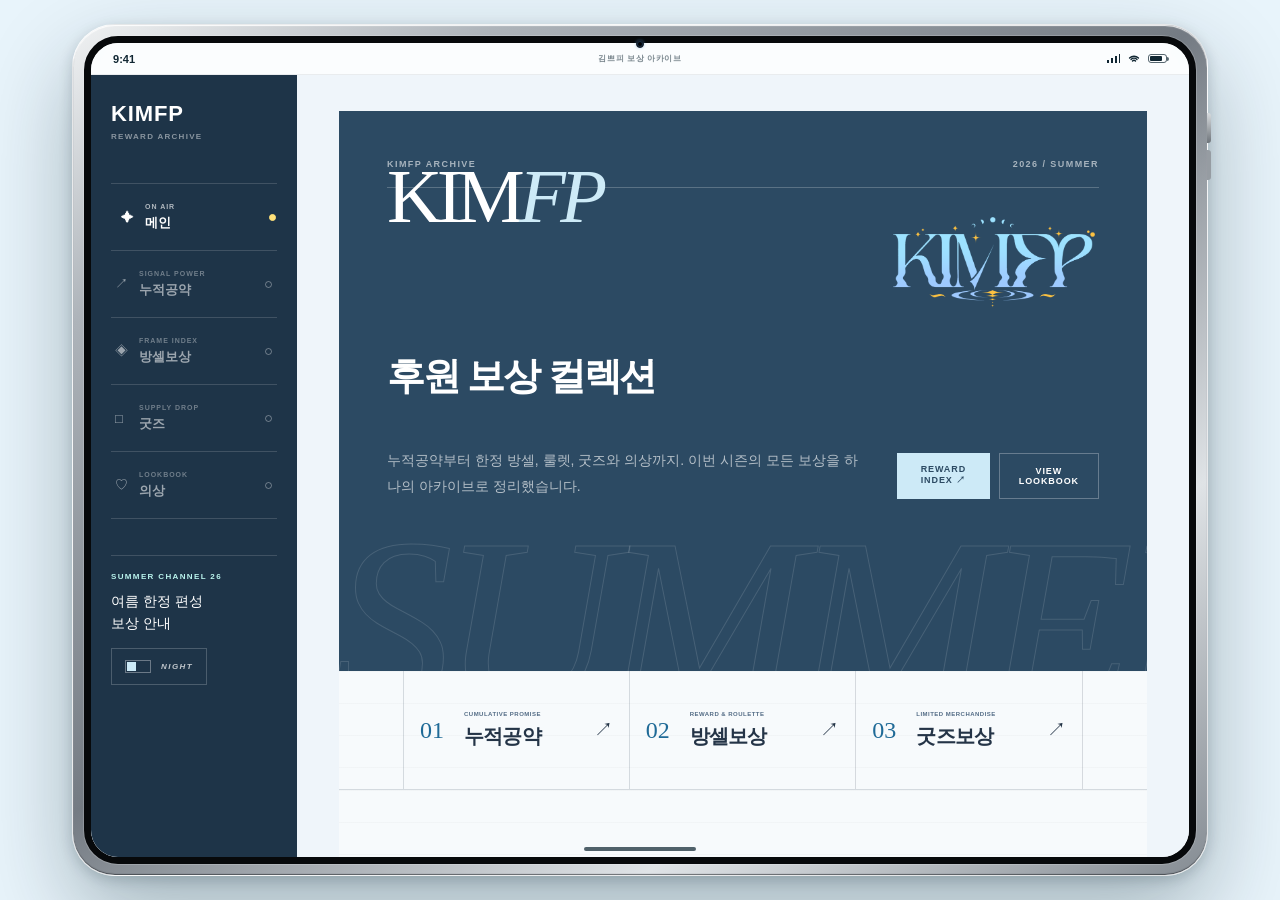
==== index.html @ 83be07af "Add files via upload" ====
<!doctype html>
<html lang="ko">
<head>
<meta charset="utf-8">
<meta name="viewport" content="width=device-width, initial-scale=1">
<title>김쁘피 여름 보상 아카이브</title>
<meta name="description" content="김쁘피의 누적공약, 방셀룰렛, 한정 굿즈와 여름 의상을 한눈에 확인하세요.">
<meta property="og:type" content="website">
<meta property="og:title" content="김쁘피 여름 보상 아카이브">
<meta property="og:description" content="김쁘피의 누적공약, 방셀룰렛, 한정 굿즈와 여름 의상을 한눈에 확인하세요.">
<meta property="og:image" content="og.jpg">
<link rel="icon" type="image/jpeg" href="https://profile.img.sooplive.co.kr/LOGO/gu/gurm01/gurm01.jpg">
<link rel="preconnect" href="https://cdn.jsdelivr.net" crossorigin>
<link rel="stylesheet" href="https://cdn.jsdelivr.net/gh/orioncactus/pretendard@v1.3.9/dist/web/variable/pretendardvariable-dynamic-subset.min.css">
<link rel="stylesheet" href="style.css">
</head>
<body>
<script>if(localStorage.getItem('theme')==='dark')document.body.classList.add('dark');</script>

<!-- 전환/로딩 커버 -->
<div id="cover" class="chan-cover" aria-hidden="true">
  <div class="chan-cover-in">
    <img id="cover-img" src="https://profile.img.sooplive.co.kr/LOGO/gu/gurm01/gurm01.jpg" alt="" referrerpolicy="no-referrer">
    <span class="chan-cover-rule"></span>
    <img id="cover-logo" class="chan-cover-logo" src="" alt="" hidden referrerpolicy="no-referrer">
    <strong id="cover-label">김쁘피 · 메인</strong>
  </div>
</div>

<div class="view-experience" data-view="ipad">
  <div class="ipad-device">
    <div class="ipad-screen">

      <div class="ipad-status-bar" aria-hidden="true">
        <strong data-hook="status-time">9:41</strong>
        <span class="ipad-status-title" data-hook="status-title">김쁘피 보상 아카이브</span>
        <div class="ipad-status-icons">
          <i class="ipad-cellular"></i>
          <svg class="ipad-wifi" viewBox="0 0 20 14" role="presentation" focusable="false">
            <path d="M3.64 5.64a9 9 0 0 1 12.72 0"></path>
            <path d="M5.76 7.76a6 6 0 0 1 8.48 0"></path>
            <path d="M7.88 9.88a3 3 0 0 1 4.24 0"></path>
          </svg>
          <i class="ipad-battery"><b></b></i>
        </div>
      </div>

      <div class="ipad-scroll-area">
        <div class="site-shell" data-theme="editorial">

          <aside class="side-navigation">
            <div class="brand-block ipad-archive-brand">
              <div><img id="brandLogo" class="brand-logo" src="" alt="" hidden referrerpolicy="no-referrer">
                   <strong id="brandName" data-hook="brand-name">KIMFP</strong>
                   <span data-hook="brand-sub">REWARD ARCHIVE</span></div>
            </div>
            <nav aria-label="페이지 메뉴"><button data-go="main" class="active"><span class="nav-mark" data-hook="nav1-mark">✦</span><span><small data-hook="nav1-eyebrow">ON AIR</small><strong data-hook="nav1-label">메인</strong></span><span class="nav-dot"></span></button><button data-go="promise" class=""><span class="nav-mark" data-hook="nav2-mark">↗</span><span><small data-hook="nav2-eyebrow">SIGNAL POWER</small><strong data-hook="nav2-label">누적공약</strong></span><span class="nav-dot"></span></button><button data-go="reward" class=""><span class="nav-mark" data-hook="nav3-mark">◈</span><span><small data-hook="nav3-eyebrow">FRAME INDEX</small><strong data-hook="nav3-label">방셀보상</strong></span><span class="nav-dot"></span></button><button data-go="goods" class=""><span class="nav-mark" data-hook="nav4-mark">□</span><span><small data-hook="nav4-eyebrow">SUPPLY DROP</small><strong data-hook="nav4-label">굿즈</strong></span><span class="nav-dot"></span></button><button data-go="outfit" class=""><span class="nav-mark" data-hook="nav5-mark">♡</span><span><small data-hook="nav5-eyebrow">LOOKBOOK</small><strong data-hook="nav5-label">의상</strong></span><span class="nav-dot"></span></button></nav>
            <div class="side-note">
              <span data-hook="side-kicker">SUMMER CHANNEL 26</span>
              <strong data-hook="side-title">여름 한정 편성<br>보상 안내</strong>
            </div>
            <button class="dark-toggle" id="darkToggle" type="button" aria-label="다크모드 전환">
              <i></i><em>NIGHT</em>
            </button>
          </aside>

          <main class="content-sheet">
            <header class="mobile-header">
              <div class="brand-block"><div>
                <strong data-hook="mobile-brand">김쁘피</strong>
                <span id="mobEyebrow">ON AIR</span></div></div>
              <div class="mobile-page-label" id="mobLabel">메인</div>
            </header>
            <nav class="mobile-nav" aria-label="모바일 페이지 메뉴"><button data-go="main" class="active"><span data-hook="nav1-mark">✦</span><i data-hook="nav1-label">메인</i></button><button data-go="promise" class=""><span data-hook="nav2-mark">↗</span><i data-hook="nav2-label">누적공약</i></button><button data-go="reward" class=""><span data-hook="nav3-mark">◈</span><i data-hook="nav3-label">방셀보상</i></button><button data-go="goods" class=""><span data-hook="nav4-mark">□</span><i data-hook="nav4-label">굿즈</i></button><button data-go="outfit" class=""><span data-hook="nav5-mark">♡</span><i data-hook="nav5-label">의상</i></button></nav>

            <!-- ══════════════ 메인 ══════════════ -->
            <div class="page-content main-page" data-view-panel="main">
              <section class="editorial-hero">
                <img id="heroLogo" class="hero-logo" src="" alt="" hidden referrerpolicy="no-referrer">
                <span class="hero-ghost" aria-hidden="true" data-hook="hero-ghost">SUMMER</span>
                <div class="hero-overline">
                  <span data-hook="hero-overline-l">KIMFP ARCHIVE</span>
                  <span data-hook="hero-overline-r">2026 / SUMMER</span>
                </div>
                <div class="hero-title">
                  <h1><span data-hook="hero-title-a">KIM</span><em data-hook="hero-title-b">FP</em></h1>
                  <h2 data-hook="hero-title-sub">후원 보상 컬렉션</h2>
                </div>
                <div class="hero-lower">
                  <p data-hook="hero-lead">누적공약부터 한정 방셀, 룰렛, 굿즈와 의상까지. 이번 시즌의 모든 보상을 하나의 아카이브로 정리했습니다.</p>
                  <div class="hero-actions">
                    <button class="primary-button" data-go="reward">
                      <span data-hook="hero-btn1">REWARD INDEX</span> <span>↗</span></button>
                    <button class="soft-button" data-go="outfit" data-hook="hero-btn2">VIEW LOOKBOOK</button>
                  </div>
                </div>
                <div class="summer-signal">
                  <span><i></i> <b data-hook="signal-text">VIRTUAL SIGNAL ONLINE</b></span>
                  <div class="signal-bars" aria-hidden="true">
                    <b></b><b></b><b></b><b></b><b></b><b></b><b></b><b></b><b></b><b></b><b></b><b></b>
                  </div>
                  <strong data-hook="signal-channel">SUMMER CHANNEL · 26</strong>
                </div>
              </section>

              <section class="editorial-index" aria-label="주요 보상 요약"><button data-go="promise"><span>01</span><div><small data-hook="idx1-small">CUMULATIVE PROMISE</small><strong data-hook="idx1-strong">누적공약</strong></div><em data-hook="idx1-em">10만 — 300만</em><b>↗</b></button><button data-go="reward"><span>02</span><div><small data-hook="idx2-small">REWARD & ROULETTE</small><strong data-hook="idx2-strong">방셀보상</strong></div><em data-hook="idx2-em">100개 · 11연차</em><b>↗</b></button><button data-go="goods"><span>03</span><div><small data-hook="idx3-small">LIMITED MERCHANDISE</small><strong data-hook="idx3-strong">굿즈보상</strong></div><em data-hook="idx3-em">6 TIERS</em><b>↗</b></button></section>

              <section class="main-lookbook">
                <div class="editorial-heading">
                  <div><span data-hook="lookbook-kicker">CURATED LOOKS</span>
                       <h3 data-hook="lookbook-title">이번 여름의 두 가지 무드</h3></div>
                  <button data-go="outfit"><span data-hook="lookbook-btn">FULL LOOKBOOK</span> ↗</button>
                </div>
                <div class="look-split" id="mainLooks"></div>
              </section>

              <section class="main-ledger">
                <article class="reward-ledger">
                  <div class="editorial-heading">
                    <div><span data-hook="ledger-kicker">FIXED REWARD</span>
                         <h3 data-hook="ledger-title">확정 방셀 단가</h3></div>
                    <button data-go="reward"><span data-hook="ledger-btn">DETAIL</span> ↗</button>
                  </div>
                  <div class="mini-reward-list" id="miniRewards"></div>
                </article>
                <article class="goods-feature">
                  <div class="goods-feature-copy">
                    <span data-hook="goodsfeat-kicker">MERCHANDISE / 06</span>
                    <h3 data-hook="goodsfeat-title">취향으로 완성하는<br>리워드 셀렉션</h3>
                    <p data-hook="goodsfeat-desc">블랙과 크림, 낮과 밤. 단계별 한정 굿즈를 확인해보세요.</p>
                    <button data-go="goods"><span data-hook="goodsfeat-btn">EXPLORE GOODS</span> ↗</button>
                  </div>
                  <div class="goods-feature-images">
                    <img src="assets/tumbler-black.png" alt="블랙 텀블러">
                    <img src="assets/keycaps.png" alt="캐릭터 키캡">
                    <img src="assets/keyring.png" alt="미니 아크릴 키링">
                  </div>
                </article>
              </section>
            </div>

            <!-- ══════════════ 누적공약 ══════════════ -->
            <div class="page-content" data-view-panel="promise" hidden>
              <header class="section-title">
                <span class="section-kicker" data-hook="promise-kicker">CUMULATIVE PROMISE</span>
                <h2 data-hook="promise-title">누적공약</h2>
                <p data-hook="promise-desc">누적으로 함께 채워가는 김쁘피의 장기 공약이에요.</p>
              </header>
              <section class="promise-progress">
                <div class="promise-progress-head">
                  <div><small data-hook="promise-live">LIVE PROGRESS</small>
                       <strong><span data-hook="promise-current">0</span>만</strong>
                       <span>/ <b data-hook="promise-final">300</b>만</span></div>
                  <p data-hook="promise-note">완료된 구간은 진하게, 다음 목표는 포인트 색으로 표시됩니다.</p>
                  <em id="promisePct">0%</em>
                </div>
                <div class="promise-roadmap-scroll">
                  <div class="promise-roadmap" id="promiseRoad">
                    <div class="promise-track" aria-hidden="true"><span></span></div>
                  </div>
                </div>
              </section>
              <div class="promise-footer-note">
                <span>✦</span>
                <div><strong data-hook="promise-foot-strong">40만 달성 시 이전 공약 모두 이행</strong>
                     <p data-hook="promise-foot-desc">정확한 진행 일정과 세부 방식은 방송 공지를 기준으로 확인해주세요.</p></div>
              </div>
            </div>

            <!-- ══════════════ 방셀보상 ══════════════ -->
            <div class="page-content" data-view-panel="reward" hidden>
              <header class="section-title">
                <span class="section-kicker" data-hook="reward-kicker">PERSONAL REWARD</span>
                <h2 data-hook="reward-title">방셀보상</h2>
                <p data-hook="reward-desc">확정 방셀 단가와 룰렛 확률을 함께 확인할 수 있습니다.</p>
              </header>
              <div class="reward-layout">
                <section class="reward-panel roulette-panel">
                  <div class="panel-heading">
                    <div><span class="panel-number" data-hook="rp2-num">02</span>
                         <small data-hook="rp2-small">DOPAMINE ROULETTE</small>
                         <h3 data-hook="rp2-title">100개 방셀룰렛</h3></div>
                    <div class="roulette-badge">
                      <strong data-hook="roulette-badge-num">11</strong>
                      <span data-hook="roulette-badge-text">1000개 시 연차</span></div>
                  </div>
                  <div class="roulette-columns" id="rouletteCols"></div>
                </section>
                <section class="reward-panel fixed-panel">
                  <div class="panel-heading">
                    <div><span class="panel-number" data-hook="rp1-num">01</span>
                         <small data-hook="rp1-small">FIXED REWARD</small>
                         <h3 data-hook="rp1-title">확정 방셀 단가</h3></div>
                    <span class="floating-star">✦</span>
                  </div>
                  <p class="panel-note" data-hook="rp1-note">삼국지 한정 방셀 및 히든 방셀은 룰렛에서만 구매 가능해요.</p>
                  <div class="fixed-reward-list" id="fixedList"></div>
                </section>
              </div>
            </div>

            <!-- ══════════════ 굿즈 ══════════════ -->
            <div class="page-content" data-view-panel="goods" hidden>
              <header class="section-title">
                <span class="section-kicker" data-hook="goods-kicker">LIMITED MERCHANDISE</span>
                <h2 data-hook="goods-title">굿즈보상</h2>
                <p data-hook="goods-desc">선택형 굿즈부터 모든 색상 풀세트까지 단계별로 정리했습니다.</p>
              </header>
              <div class="goods-tier-grid" id="tierGrid"></div>
              <div class="goods-caution">
                <span>!</span>
                <p><strong data-hook="goods-caution-strong">굿즈 풀세트 제외 안내</strong>
                   <b data-hook="goods-caution-text">버인 바람막이와 버인 방셀은 굿즈 풀세트에서 제외돼요.</b></p>
              </div>
              <section class="merch-gallery-section">
                <div class="subsection-heading">
                  <div><span class="section-kicker" data-hook="merch-kicker">MERCH GALLERY</span>
                       <h3 data-hook="merch-title">전체 굿즈 보기</h3></div>
                  <p data-hook="merch-note">상품 사진은 비율에 맞춰 카드 안에 자동으로 정리돼요.</p>
                </div>
                <div class="merch-gallery" id="merchGrid"></div>
              </section>
            </div>

            <!-- ══════════════ 의상 ══════════════ -->
            <div class="page-content" data-view-panel="outfit" hidden>
              <header class="section-title">
                <span class="section-kicker" data-hook="outfit-kicker">SUMMER LOOKBOOK</span>
                <h2 data-hook="outfit-title">한정의상</h2>
                <p data-hook="outfit-desc">사진을 누르면 해당 컬렉션의 방셀 포스터 5종이 아래에 펼쳐집니다.</p>
              </header>
              <div class="lookbook-grid" id="lookGrid"></div>
              <section class="poster-section">
                <div class="subsection-heading">
                  <div><span class="section-kicker" id="posterKicker"></span>
                       <h3 id="posterTitle"></h3></div>
                  <div class="carousel-count"><strong id="posterCount"></strong><span id="posterTotal"></span></div>
                </div>
                <div class="poster-switch" role="tablist" aria-label="의상 컬렉션 선택" id="posterSwitch"></div>
                <div class="poster-grid" id="posterGrid"></div>
              </section>
            </div>

            <footer class="site-footer">
              <span data-hook="footer-left">KIMFP · REWARD ARCHIVE</span>
              <a id="soopLink" class="soop-link" href="#" target="_blank" rel="noreferrer">SOOP 방송국 ↗</a>
              <strong data-hook="footer-right">SUMMER 2026</strong>
            </footer>
          </main>
        </div>
      </div>
    </div>
    <span class="ipad-home-indicator" aria-hidden="true"></span>
  </div>
</div>

<!-- 이미지 확대 -->
<div class="image-modal" id="imgModal" role="dialog" aria-modal="true" aria-label="확대 이미지" hidden>
  <button class="image-modal-close" type="button" aria-label="닫기">×</button>
  <div class="image-modal-frame"><img id="imgModalImg" src="" alt=""></div>
</div>

<script src="https://cdn.jsdelivr.net/npm/@supabase/supabase-js@2/dist/umd/supabase.min.js"></script>
<script src="supabase.js"></script>
<script>
var DEFAULT_TEXT = {
 "site-title": "김쁘피 여름 보상 아카이브",
 "site-desc": "김쁘피의 누적공약, 방셀룰렛, 한정 굿즈와 여름 의상을 한눈에 확인하세요.",
 "brand-name": "KIMFP",
 "brand-sub": "REWARD ARCHIVE",
 "status-time": "9:41",
 "status-title": "김쁘피 보상 아카이브",
 "side-kicker": "SUMMER CHANNEL 26",
 "side-title": "여름 한정 편성<br>보상 안내",
 "mobile-brand": "김쁘피",
 "footer-left": "KIMFP · REWARD ARCHIVE",
 "footer-right": "SUMMER 2026",
 "logo-image": "",
 "hero-logo": "assets/logo-wordmark.png",
 "cover-logo": "assets/logo-wordmark-white.png",
 "logo-emblem": "assets/logo-emblem.png",
 "page-image": "",
 "font-all": "1",
 "font-hero": "1",
 "font-title": "1",
 "font-sub": "1",
 "font-kicker": "1",
 "font-body": "1",
 "font-number": "1",
 "font-nav": "1",
 "soop-id": "gurm01",
 "soop-url": "https://www.sooplive.com/station/gurm01",
 "loader-image": "",
 "trans-prefix": "김쁘피 · ",
 "nav1-eyebrow": "ON AIR",
 "nav1-label": "메인",
 "nav1-mark": "✦",
 "nav2-eyebrow": "SIGNAL POWER",
 "nav2-label": "누적공약",
 "nav2-mark": "↗",
 "nav3-eyebrow": "FRAME INDEX",
 "nav3-label": "방셀보상",
 "nav3-mark": "◈",
 "nav4-eyebrow": "SUPPLY DROP",
 "nav4-label": "굿즈",
 "nav4-mark": "□",
 "nav5-eyebrow": "LOOKBOOK",
 "nav5-label": "의상",
 "nav5-mark": "♡",
 "hero-overline-l": "KIMFP ARCHIVE",
 "hero-overline-r": "2026 / SUMMER",
 "hero-title-a": "KIM",
 "hero-title-b": "FP",
 "hero-title-sub": "후원 보상 컬렉션",
 "hero-lead": "누적공약부터 한정 방셀, 룰렛, 굿즈와 의상까지. 이번 시즌의 모든 보상을 하나의 아카이브로 정리했습니다.",
 "hero-btn1": "REWARD INDEX",
 "hero-btn2": "VIEW LOOKBOOK",
 "signal-text": "VIRTUAL SIGNAL ONLINE",
 "signal-channel": "SUMMER CHANNEL · 26",
 "hero-ghost": "SUMMER",
 "idx1-small": "CUMULATIVE PROMISE",
 "idx1-strong": "누적공약",
 "idx1-em": "10만 — 300만",
 "idx2-small": "REWARD & ROULETTE",
 "idx2-strong": "방셀보상",
 "idx2-em": "100개 · 11연차",
 "idx3-small": "LIMITED MERCHANDISE",
 "idx3-strong": "굿즈보상",
 "idx3-em": "6 TIERS",
 "lookbook-kicker": "CURATED LOOKS",
 "lookbook-title": "이번 여름의 두 가지 무드",
 "lookbook-btn": "FULL LOOKBOOK",
 "ledger-kicker": "FIXED REWARD",
 "ledger-title": "확정 방셀 단가",
 "ledger-btn": "DETAIL",
 "goodsfeat-kicker": "MERCHANDISE / 06",
 "goodsfeat-title": "취향으로 완성하는<br>리워드 셀렉션",
 "goodsfeat-desc": "블랙과 크림, 낮과 밤. 단계별 한정 굿즈를 확인해보세요.",
 "goodsfeat-btn": "EXPLORE GOODS",
 "promise-kicker": "CUMULATIVE PROMISE",
 "promise-title": "누적공약",
 "promise-desc": "누적으로 함께 채워가는 김쁘피의 장기 공약이에요.",
 "promise-live": "LIVE PROGRESS",
 "promise-current": "0",
 "promise-final": "300",
 "promise-note": "완료된 구간은 진하게, 다음 목표는 포인트 색으로 표시됩니다.",
 "promise-foot-strong": "40만 달성 시 이전 공약 모두 이행",
 "promise-foot-desc": "정확한 진행 일정과 세부 방식은 방송 공지를 기준으로 확인해주세요.",
 "reward-kicker": "PERSONAL REWARD",
 "reward-title": "방셀보상",
 "reward-desc": "확정 방셀 단가와 룰렛 확률을 함께 확인할 수 있습니다.",
 "rp1-num": "02",
 "rp1-small": "FIXED REWARD",
 "rp1-title": "확정 방셀 단가",
 "rp1-note": "삼국지 한정 방셀 및 히든 방셀은 룰렛에서만 구매 가능해요.",
 "rp2-num": "01",
 "rp2-small": "DOPAMINE ROULETTE",
 "rp2-title": "100개 방셀룰렛",
 "roulette-badge-num": "11",
 "roulette-badge-text": "1000개 시 연차",
 "roulette-percol": "9",
 "goods-kicker": "LIMITED MERCHANDISE",
 "goods-title": "굿즈보상",
 "goods-desc": "선택형 굿즈부터 모든 색상 풀세트까지 단계별로 정리했습니다.",
 "goods-caution-strong": "굿즈 풀세트 제외 안내",
 "goods-caution-text": "버인 바람막이와 버인 방셀은 굿즈 풀세트에서 제외돼요.",
 "merch-kicker": "MERCH GALLERY",
 "merch-title": "전체 굿즈 보기",
 "merch-note": "상품 사진은 비율에 맞춰 카드 안에 자동으로 정리돼요.",
 "outfit-kicker": "SUMMER LOOKBOOK",
 "outfit-title": "한정의상",
 "outfit-desc": "사진을 누르면 해당 컬렉션의 방셀 포스터 5종이 아래에 펼쳐집니다.",
 "col1-index": "01",
 "col1-eyebrow": "SUMMER LIMITED",
 "col1-title": "여름 한정 의상",
 "col1-note": "초선 한정의상은 룰렛에서만 구매 가능해요.",
 "col1-cover": "assets/summer-outfits.png",
 "col2-index": "02",
 "col2-eyebrow": "PPEUKINI LIMITED",
 "col2-title": "쁘키니 한정 의상",
 "col2-note": "각 의상의 디테일과 포즈를 천천히 확인해보세요.",
 "col2-cover": "assets/ppeukini-outfits.png",
 "empty-outfit": "이 컬렉션에는 아직 송출된 프레임이 없어요."
};
var DEFAULT_THEME = {
 "theme-ink": "#243447",
 "theme-muted": "#526B85",
 "theme-paper": "#F7FAFC",
 "theme-night": "#2C4A63",
 "theme-night-soft": "#3A5C77",
 "theme-iris": "#1F6A97",
 "theme-ice": "#CDEAF7",
 "theme-rose": "#F6DCE2",
 "theme-sand": "#F0C43C",
 "theme-mint": "#D8EDE4",
 "theme-night-deep": "#1E3448",
 "theme-hero": "#2C4A63",
 "theme-page": "#E8F4FB",
 "theme-screen": "#FBFDFE",
 "theme-sheet": "#EFF5FA"
};
var DEFAULT_FONT = {
 "font-all": "1",
 "font-hero": "1",
 "font-title": "1",
 "font-sub": "1",
 "font-kicker": "1",
 "font-body": "1",
 "font-number": "1",
 "font-nav": "1"
};
var DEFAULT_DATA = {
 "promises": [
  {
   "amount": "10만",
   "title": "엔더 하드코어 노방종",
   "sort": 0
  },
  {
   "amount": "20만",
   "title": "종겜 똥겜 핀볼",
   "sort": 1
  },
  {
   "amount": "30만",
   "title": "항마력 딸리는 일식 노래 커버하기",
   "sort": 2
  },
  {
   "amount": "40만",
   "title": "이전 단계 공약 모두 이행",
   "sort": 3
  },
  {
   "amount": "50만",
   "title": "오리지널곡 제작",
   "sort": 4
  },
  {
   "amount": "60만",
   "title": "마크서버 만들기",
   "sort": 5
  },
  {
   "amount": "70만",
   "title": "오리지널곡 + 3D 뮤직비디오 제작",
   "sort": 6
  },
  {
   "amount": "90만",
   "title": "호룰 만지기 VLOG",
   "sort": 7
  },
  {
   "amount": "100만",
   "title": "미니콘서트 (feat. 버인초청?)",
   "sort": 8
  },
  {
   "amount": "300만",
   "title": "보스한테 언니 시집보내기",
   "sort": 9
  }
 ],
 "fixed": [
  {
   "count": "1111",
   "title": "여름 랜덤 단컷",
   "tone": "pink",
   "sort": 0
  },
  {
   "count": "2222",
   "title": "여름 선택 2컷",
   "tone": "blue",
   "sort": 1
  },
  {
   "count": "3333",
   "title": "쁘키니 랜덤 2컷",
   "tone": "yellow",
   "sort": 2
  },
  {
   "count": "4999",
   "title": "버인방셀 + 버인바람막이",
   "tone": "mint",
   "sort": 3
  },
  {
   "count": "5555",
   "title": "쁘키니 선택 2종 2컷",
   "tone": "lavender",
   "sort": 4
  }
 ],
 "roulette": [
  {
   "title": "여름 A",
   "chance": "0.8%",
   "sort": 0
  },
  {
   "title": "여름 B",
   "chance": "0.8%",
   "sort": 1
  },
  {
   "title": "여름 C",
   "chance": "0.8%",
   "sort": 2
  },
  {
   "title": "여름 D",
   "chance": "0.8%",
   "sort": 3
  },
  {
   "title": "삼국지 한정 초선",
   "chance": "0.4%",
   "sort": 4
  },
  {
   "title": "쁘키니 A",
   "chance": "0.3%",
   "sort": 5
  },
  {
   "title": "쁘키니 B",
   "chance": "0.3%",
   "sort": 6
  },
  {
   "title": "쁘키니 C",
   "chance": "0.3%",
   "sort": 7
  },
  {
   "title": "쁘키니 D",
   "chance": "0.3%",
   "sort": 8
  },
  {
   "title": "쁘키니 히든",
   "chance": "0.1%",
   "sort": 9
  },
  {
   "title": "여름랜덤방셀",
   "chance": "3%",
   "sort": 10
  },
  {
   "title": "김",
   "chance": "3%",
   "sort": 11
  },
  {
   "title": "쁘",
   "chance": "3%",
   "sort": 12
  },
  {
   "title": "피",
   "chance": "3%",
   "sort": 13
  },
  {
   "title": "다음 룰렛 2배 (글자 적용 X)",
   "chance": "20%",
   "sort": 14
  },
  {
   "title": "쿼쁘",
   "chance": "5%",
   "sort": 15
  },
  {
   "title": "쁘독",
   "chance": "4%",
   "sort": 16
  },
  {
   "title": "용캐지원금",
   "chance": "54.1%",
   "sort": 17
  }
 ],
 "tiers": [
  {
   "count": "582개",
   "label": "MINI",
   "title": "미니굿즈",
   "description": "미니 아크릴 키링",
   "images": [
    "assets/keyring.png"
   ],
   "tone": "pink",
   "sort": 0
  },
  {
   "count": "1182개",
   "label": "A GOODS",
   "title": "A 굿즈",
   "description": "티셔츠(블랙/화이트) 또는 장패드(밤/낮) 중 택 1",
   "images": [
    "assets/tshirt-black.png",
    "assets/tshirt-white.png",
    "assets/deskmat-night.png",
    "assets/deskmat-day.png"
   ],
   "tone": "blue",
   "sort": 1
  },
  {
   "count": "1482개",
   "label": "B GOODS",
   "title": "B 굿즈",
   "description": "텀블러(블랙/크림) 또는 키캡 또는 쿠션 중 택 1",
   "images": [
    "assets/tumbler-black.png",
    "assets/tumbler-cream.png",
    "assets/keycaps.png",
    "assets/keycap-case.png",
    "assets/cushion.png"
   ],
   "tone": "yellow",
   "sort": 2
  },
  {
   "count": "2882개",
   "label": "SET",
   "title": "굿즈세트",
   "description": "미니굿즈 + A 굿즈 중 택 1 + B 굿즈 중 택 1",
   "images": [
    "assets/keyring.png",
    "assets/tshirt-black.png",
    "assets/tshirt-white.png",
    "assets/deskmat-night.png",
    "assets/deskmat-day.png",
    "assets/tumbler-black.png",
    "assets/tumbler-cream.png",
    "assets/keycaps.png",
    "assets/keycap-case.png",
    "assets/cushion.png"
   ],
   "tone": "mint",
   "sort": 3
  },
  {
   "count": "4999개",
   "label": "SPECIAL",
   "title": "버인굿즈",
   "description": "버인 바람막이와 버인 방셀",
   "images": [
    "assets/windbreaker-models.png",
    "assets/windbreaker-black.png",
    "assets/windbreaker-white.png"
   ],
   "tone": "lavender",
   "sort": 4
  },
  {
   "count": "12482개",
   "label": "FULL SET",
   "title": "굿즈 풀세트",
   "description": "모든 굿즈·모든 색상 풀세트 + 손편지",
   "images": [
    "assets/keyring.png",
    "assets/tshirt-black.png",
    "assets/tshirt-white.png",
    "assets/deskmat-night.png",
    "assets/deskmat-day.png",
    "assets/tumbler-black.png",
    "assets/tumbler-cream.png",
    "assets/keycaps.png",
    "assets/keycap-case.png",
    "assets/cushion.png"
   ],
   "tone": "pink",
   "sort": 5
  }
 ],
 "merch": [
  {
   "image_url": "assets/tshirt-black.png",
   "name": "블랙 티셔츠",
   "sort": 0
  },
  {
   "image_url": "assets/tshirt-white.png",
   "name": "화이트 티셔츠",
   "sort": 1
  },
  {
   "image_url": "assets/deskmat-night.png",
   "name": "밤 장패드",
   "sort": 2
  },
  {
   "image_url": "assets/deskmat-day.png",
   "name": "낮 장패드",
   "sort": 3
  },
  {
   "image_url": "assets/tumbler-black.png",
   "name": "블랙 텀블러",
   "sort": 4
  },
  {
   "image_url": "assets/tumbler-cream.png",
   "name": "크림 텀블러",
   "sort": 5
  },
  {
   "image_url": "assets/keycaps.png",
   "name": "캐릭터 키캡",
   "sort": 6
  },
  {
   "image_url": "assets/keycap-case.png",
   "name": "키캡 패키지",
   "sort": 7
  },
  {
   "image_url": "assets/cushion.png",
   "name": "쁘키니 쿠션",
   "sort": 8
  },
  {
   "image_url": "assets/keyring.png",
   "name": "미니 아크릴 키링",
   "sort": 9
  },
  {
   "image_url": "assets/windbreaker-black.png",
   "name": "블랙 바람막이",
   "sort": 10
  },
  {
   "image_url": "assets/windbreaker-white.png",
   "name": "화이트 바람막이",
   "sort": 11
  }
 ],
 "outfits": [
   {
    "collection": "summer",
    "name": "삼국지 초선 한정",
    "image_url": "assets/poster/summer-pose-02.webp",
    "origin_url": "assets/summer-pose-02.png",
    "sort": 0
   },
   {
    "collection": "summer",
    "name": "여름 A",
    "image_url": "assets/poster/summer-pose-10.webp",
    "origin_url": "assets/summer-pose-10.png",
    "sort": 1
   },
   {
    "collection": "summer",
    "name": "여름 B",
    "image_url": "assets/poster/summer-pose-08.webp",
    "origin_url": "assets/summer-pose-08.png",
    "sort": 2
   },
   {
    "collection": "summer",
    "name": "여름 C",
    "image_url": "assets/poster/summer-pose-01.webp",
    "origin_url": "assets/summer-pose-01.png",
    "sort": 3
   },
   {
    "collection": "summer",
    "name": "여름 D",
    "image_url": "assets/poster/summer-pose-07.webp",
    "origin_url": "assets/summer-pose-07.png",
    "sort": 4
   },
   {
    "collection": "ppeukini",
    "name": "쁘키니 히든",
    "image_url": "assets/poster/summer-pose-03.webp",
    "origin_url": "assets/summer-pose-03.png",
    "sort": 5
   },
   {
    "collection": "ppeukini",
    "name": "쁘키니 A",
    "image_url": "assets/poster/summer-pose-04.webp",
    "origin_url": "assets/summer-pose-04.png",
    "sort": 6
   },
   {
    "collection": "ppeukini",
    "name": "쁘키니 B",
    "image_url": "assets/poster/summer-pose-06.webp",
    "origin_url": "assets/summer-pose-06.png",
    "sort": 7
   },
   {
    "collection": "ppeukini",
    "name": "쁘키니 C",
    "image_url": "assets/poster/summer-pose-05.webp",
    "origin_url": "assets/summer-pose-05.png",
    "sort": 8
   },
   {
    "collection": "ppeukini",
    "name": "쁘키니 D",
    "image_url": "assets/poster/summer-pose-09.webp",
    "origin_url": "assets/summer-pose-09.png",
    "sort": 9
   }
  ]
};
</script>
<script src="app.js"></script>
</body>
</html>
---- style.css ----
:root {
  --fs-all: 1;
  --fs-hero: 1;
  --fs-title: 1;
  --fs-sub: 1;
  --fs-kicker: 1;
  --fs-body: 1;
  --fs-number: 1;
  --fs-nav: 1;
  --ink: #243447;
  --muted: #526B85;
  --paper: #F7FAFC;
  --sheet: #EFF5FA;
  --white: #ffffff;
  --night: #2C4A63;
  --night-soft: #3A5C77;
  --night-deep: #1E3448;
  --hero: #2C4A63;
  --iris: #1F6A97;
  --ice: #CDEAF7;
  --rose: #F6DCE2;
  --sand: #F0C43C;
  --mint: #D8EDE4;
  --page: #E8F4FB;
  --screen: #FBFDFE;
  --line: rgba(36, 52, 71, 0.16);
  --line-dark: rgba(255, 255, 255, 0.2);
  --shadow: 0 24px 80px rgba(36, 52, 71, 0.16);
}

* {
  box-sizing: border-box;
}

html {
  scroll-behavior: smooth;
}

body {
  min-height: 100vh;
  margin: 0;
  color: var(--ink);
  background:
    linear-gradient(rgba(255, 255, 255, 0.06) 1px, transparent 1px),
    linear-gradient(90deg, rgba(255, 255, 255, 0.06) 1px, transparent 1px),
    radial-gradient(circle at 12% 5%, rgba(121, 134, 228, 0.52), transparent 28%),
    radial-gradient(circle at 92% 22%, rgba(147, 217, 228, 0.38), transparent 25%),
    #151925;
  background-size: 48px 48px, 48px 48px, auto, auto, auto;
  font-family:
    "Pretendard Variable", Pretendard, "Noto Sans KR", "Apple SD Gothic Neo",
    "Malgun Gothic", sans-serif;
  opacity: 0;
  transition: opacity 0.22s ease;
}

body.ready {
  opacity: 1;
}

body::before {
  position: fixed;
  inset: 0;
  z-index: -1;
  background: linear-gradient(120deg, transparent 0 48%, rgba(255, 255, 255, 0.035) 48% 49%, transparent 49%);
  content: "";
  pointer-events: none;
}

button,
input,
textarea,
select {
  font: inherit;
}

button {
  color: inherit;
}

img {
  display: block;
  max-width: 100%;
}

.site-shell {
  display: grid;
  grid-template-columns: 218px minmax(0, 1fr);
  width: min(1460px, 90vw);
  min-height: calc(100vh - 8vw);
  margin: clamp(34px, 4vw, 70px) auto;
  border: 1px solid rgba(255, 255, 255, 0.2);
  background: var(--paper);
  box-shadow: var(--shadow);
}

.side-navigation {
  position: sticky;
  top: 0;
  align-self: start;
  min-height: calc(100vh - 8vw);
  padding: 34px 24px 24px;
  color: #fff;
  background:
    radial-gradient(circle at 0 0, rgba(115, 125, 232, 0.34), transparent 34%),
    var(--night);
}

.brand-block {
  display: flex;
  align-items: center;
  gap: 13px;
}

.brand-mark {
  display: grid;
  flex: 0 0 42px;
  width: 42px;
  height: 42px;
  place-items: center;
  border: 1px solid rgba(255, 255, 255, 0.42);
  color: #fff;
  font-size: 12px;
  font-weight: 900;
  letter-spacing: -0.04em;
}

.brand-block strong,
.brand-block span {
  display: block;
}

.brand-block strong {
  font-size: 13px;
  letter-spacing: 0.07em;
}

.brand-block span {
  margin-top: 4px;
  color: rgba(255, 255, 255, 0.5);
  font-size: 8px;
  font-weight: 800;
  letter-spacing: 0.16em;
}

.side-navigation nav {
  display: grid;
  margin-top: 64px;
  border-top: 1px solid var(--line-dark);
}

.side-navigation nav button {
  display: grid;
  grid-template-columns: 24px 1fr 8px;
  align-items: center;
  min-height: 72px;
  padding: 0 4px;
  border: 0;
  border-bottom: 1px solid var(--line-dark);
  color: rgba(255, 255, 255, 0.56);
  background: transparent;
  text-align: left;
  cursor: pointer;
  transition: color 0.18s ease, padding 0.18s ease;
}

.side-navigation nav button:hover,
.side-navigation nav button.active {
  padding-left: 10px;
  color: #fff;
}

.nav-mark {
  font-size: 13px;
}

.side-navigation nav small,
.side-navigation nav strong {
  display: block;
}

.side-navigation nav small {
  margin-bottom: 4px;
  color: inherit;
  font-size: 7px;
  font-weight: 800;
  letter-spacing: 0.14em;
  opacity: 0.65;
}

.side-navigation nav strong {
  font-size: 14px;
}

.nav-dot {
  width: 7px;
  height: 7px;
  border: 1px solid rgba(255, 255, 255, 0.35);
  border-radius: 50%;
}

.side-navigation nav button.active .nav-dot {
  border-color: var(--ice);
  background: var(--ice);
  box-shadow: 0 0 18px rgba(184, 233, 239, 0.8);
}

.side-note {
  margin-top: 54px;
  padding-top: 18px;
  border-top: 1px solid var(--line-dark);
}

.side-note span,
.side-note strong {
  display: block;
}

.side-note span {
  margin-bottom: 10px;
  color: var(--ice);
  font-size: calc((8px) * var(--fs-kicker, 1) * var(--fs-all, 1));
  font-weight: 800;
  letter-spacing: 0.17em;
}

.side-note strong {
  font-size: 14px;
  font-weight: 500;
  line-height: 1.55;
}

.content-sheet {
  min-width: 0;
  overflow: hidden;
  background:
    linear-gradient(rgba(17, 19, 26, 0.025) 1px, transparent 1px),
    var(--paper);
  background-size: 100% 32px;
}

.mobile-header,
.mobile-nav {
  display: none;
}

.page-content {
  min-height: 780px;
  padding: clamp(42px, 5vw, 78px);
}

.main-page {
  padding-top: clamp(34px, 4vw, 64px);
}

.editorial-hero {
  position: relative;
  overflow: hidden;
  min-height: 560px;
  padding: clamp(28px, 4vw, 56px);
  color: #fff;
  background:
    linear-gradient(100deg, rgba(115, 125, 232, 0.2), transparent 48%),
    radial-gradient(circle at 88% 12%, rgba(184, 233, 239, 0.18), transparent 26%),
    var(--night);
}

.editorial-hero::after {
  position: absolute;
  right: -90px;
  bottom: -175px;
  width: 430px;
  height: 430px;
  border: 1px solid rgba(255, 255, 255, 0.14);
  border-radius: 50%;
  box-shadow:
    0 0 0 42px rgba(255, 255, 255, 0.025),
    0 0 0 84px rgba(255, 255, 255, 0.018);
  content: "";
}

.hero-overline {
  display: flex;
  justify-content: space-between;
  padding-bottom: 18px;
  border-bottom: 1px solid var(--line-dark);
  color: rgba(255, 255, 255, 0.58);
  font-size: 9px;
  font-weight: 800;
  letter-spacing: 0.16em;
}

.hero-title {
  position: relative;
  z-index: 1;
  padding: clamp(54px, 8vw, 94px) 0 46px;
}

.hero-issue {
  display: block;
  margin-bottom: 18px;
  color: var(--ice);
  font-size: 9px;
  font-weight: 900;
  letter-spacing: 0.2em;
}

.hero-title h1,
.hero-title h2,
.hero-lower p {
  margin: 0;
}

.hero-title h1 {
  font-family: Georgia, "Times New Roman", serif;
  font-size: calc((clamp(58px, 9vw, 124px)) * var(--fs-hero, 1) * var(--fs-all, 1));
  font-weight: 400;
  letter-spacing: -0.075em;
  line-height: 0.8;
}

.hero-title h1 em {
  color: var(--ice);
  font-weight: 400;
}

.hero-title h2 {
  margin-top: 28px;
  font-size: calc((clamp(28px, 4vw, 52px)) * var(--fs-sub, 1) * var(--fs-all, 1));
  font-weight: 700;
  letter-spacing: -0.055em;
}

.hero-lower {
  position: relative;
  z-index: 1;
  display: flex;
  gap: 30px;
  align-items: flex-end;
  justify-content: space-between;
}

.hero-lower > p {
  max-width: 480px;
  color: rgba(255, 255, 255, 0.64);
  font-size: 14px;
  line-height: 1.8;
}

.hero-actions {
  display: flex;
  gap: 9px;
}

.hero-actions button,
.editorial-heading button,
.goods-feature-copy button {
  border: 0;
  cursor: pointer;
}

.primary-button,
.soft-button {
  min-height: 46px;
  padding: 0 19px;
  font-size: 9px;
  font-weight: 900;
  letter-spacing: 0.1em;
}

.primary-button {
  color: var(--night);
  background: var(--ice);
}

.soft-button {
  border: 1px solid var(--line-dark) !important;
  color: #fff;
  background: transparent;
}

.main-lookbook,
.main-ledger,
.merch-gallery-section,
.poster-section {
  margin-top: clamp(64px, 8vw, 112px);
}

.editorial-heading,
.subsection-heading {
  display: flex;
  align-items: flex-end;
  justify-content: space-between;
  margin-bottom: 24px;
  padding-bottom: 16px;
  border-bottom: 1px solid var(--ink);
}

.editorial-heading span,
.section-kicker {
  display: block;
  margin-bottom: 8px;
  color: var(--iris);
  font-size: calc((8px) * var(--fs-kicker, 1) * var(--fs-all, 1));
  font-weight: 900;
  letter-spacing: 0.17em;
}

.editorial-heading h3,
.subsection-heading h3 {
  margin: 0;
  font-size: calc((clamp(25px, 3vw, 38px)) * var(--fs-sub, 1) * var(--fs-all, 1));
  letter-spacing: -0.055em;
}

.editorial-heading button,
.goods-feature-copy button {
  padding: 10px 0;
  border-bottom: 1px solid var(--ink);
  background: transparent;
  font-size: 9px;
  font-weight: 900;
  letter-spacing: 0.12em;
}

.main-ledger {
  display: grid;
  grid-template-columns: 0.9fr 1.1fr;
  gap: 40px;
}

.mini-reward-list {
  display: grid;
  border-top: 1px solid var(--line);
}

.mini-reward-list > div {
  display: grid;
  grid-template-columns: 36px 74px 1fr;
  gap: 14px;
  align-items: center;
  min-height: 58px;
  border-bottom: 1px solid var(--line);
}

.mini-reward-list span {
  color: var(--iris);
  font-family: Georgia, "Times New Roman", serif;
  font-size: 13px;
}

.mini-reward-list strong {
  font-size: 18px;
}

.mini-reward-list p {
  margin: 0;
  color: var(--muted);
  font-size: 12px;
}

.goods-feature {
  display: grid;
  grid-template-columns: 0.88fr 1.12fr;
  min-height: 390px;
  color: #fff;
  background: var(--night);
}

.goods-feature-copy {
  padding: clamp(30px, 4vw, 54px);
}

.goods-feature-copy > span {
  color: var(--ice);
  font-size: 8px;
  font-weight: 900;
  letter-spacing: 0.17em;
}

.goods-feature-copy h3 {
  margin: 50px 0 16px;
  font-size: clamp(26px, 3vw, 40px);
  letter-spacing: -0.055em;
  line-height: 1.17;
}

.goods-feature-copy p {
  margin: 0 0 40px;
  color: rgba(255, 255, 255, 0.58);
  font-size: 12px;
  line-height: 1.7;
}

.goods-feature-copy button {
  border-color: rgba(255, 255, 255, 0.5);
  color: #fff;
}

.goods-feature-images {
  position: relative;
  overflow: hidden;
  background:
    radial-gradient(circle at 50% 30%, rgba(184, 233, 239, 0.25), transparent 42%),
    var(--night-soft);
}

.goods-feature-images img {
  position: absolute;
  object-fit: contain;
  filter: drop-shadow(0 20px 28px rgba(0, 0, 0, 0.28));
}

.goods-feature-images img:nth-child(1) {
  right: 14%;
  bottom: -5%;
  width: 47%;
  height: 90%;
}

.goods-feature-images img:nth-child(2) {
  top: 7%;
  left: 2%;
  width: 55%;
  height: 38%;
}

.goods-feature-images img:nth-child(3) {
  bottom: 5%;
  left: 8%;
  width: 35%;
  height: 36%;
}

.section-title {
  position: relative;
  padding: 14px 0 42px;
  border-top: 1px solid var(--ink);
  border-bottom: 1px solid var(--ink);
}

.section-title::after {
  position: absolute;
  right: 0;
  top: 22px;
  width: 72px;
  height: 72px;
  border: 1px solid var(--line);
  border-radius: 50%;
  /* 비어 있던 장식 링 안에 로고 엠블럼을 얹는다 (없으면 링만) */
  background-image: var(--logo-emblem, none);
  background-position: center;
  background-repeat: no-repeat;
  background-size: 58%;
  content: "";
}

.section-title h2 {
  margin: 28px 0 14px;
  font-family: Georgia, "Times New Roman", "Noto Serif KR", serif;
  font-size: calc((clamp(58px, 7.6vw, 104px)) * var(--fs-title, 1) * var(--fs-all, 1));
  font-weight: 400;
  letter-spacing: -0.08em;
  line-height: 0.95;
}

.section-title p {
  max-width: 520px;
  margin: 0;
  color: var(--muted);
  font-size: calc((13px) * var(--fs-body, 1) * var(--fs-all, 1));
  line-height: 1.75;
}

.promise-banner {
  display: grid;
  grid-template-columns: 210px 1fr auto;
  gap: 28px;
  align-items: center;
  margin-top: 40px;
  padding: 30px 34px;
  color: #fff;
  background: var(--night);
}

.promise-banner small,
.promise-banner strong {
  display: block;
}

.promise-banner small {
  margin-bottom: 8px;
  color: var(--ice);
  font-size: 8px;
  letter-spacing: 0.15em;
}

.promise-banner strong {
  font-family: Georgia, "Times New Roman", serif;
  font-size: 27px;
  font-weight: 400;
}

.promise-banner p {
  margin: 0;
  color: rgba(255, 255, 255, 0.6);
  font-size: 12px;
}

.promise-banner > span {
  color: var(--ice);
  font-size: 10px;
  font-weight: 900;
  letter-spacing: 0.13em;
}

.promise-grid {
  display: grid;
  grid-template-columns: repeat(2, 1fr);
  margin-top: 44px;
  border-top: 1px solid var(--ink);
}

.promise-card {
  position: relative;
  display: grid;
  grid-template-columns: 42px 96px 1fr;
  gap: 14px;
  align-items: center;
  min-height: 124px;
  padding: 24px 28px 24px 0;
  border-right: 1px solid var(--line);
  border-bottom: 1px solid var(--line);
  background: transparent;
}

.promise-card:nth-child(even) {
  padding-left: 28px;
  border-right: 0;
}

.promise-card.special {
  color: #fff;
  background: var(--iris);
}

.promise-index {
  font-family: Georgia, "Times New Roman", serif;
  color: var(--iris);
  font-size: 17px;
}

.promise-card.special .promise-index {
  color: #fff;
}

.promise-card > strong {
  font-size: 25px;
  letter-spacing: -0.04em;
}

.promise-card h3 {
  margin: 0;
  font-size: 16px;
  letter-spacing: -0.03em;
  line-height: 1.45;
}

.promise-line {
  position: absolute;
  right: 28px;
  bottom: 17px;
  left: 152px;
  height: 1px;
  background: var(--line);
}

.promise-card:nth-child(even) .promise-line {
  left: 180px;
}

.promise-line span {
  display: block;
  height: 1px;
  background: currentColor;
}

.promise-footer-note,
.goods-caution {
  display: flex;
  gap: 18px;
  align-items: center;
  margin-top: 28px;
  padding: 26px 30px;
  border: 1px solid var(--line);
  background: #fff;
}

.promise-footer-note > span,
.goods-caution > span {
  display: grid;
  flex: 0 0 42px;
  width: 42px;
  height: 42px;
  place-items: center;
  color: #fff;
  background: var(--night);
}

.promise-footer-note strong,
.goods-caution strong {
  display: block;
  margin-bottom: 5px;
  font-size: 14px;
}

.promise-footer-note p,
.goods-caution p {
  margin: 0;
  color: var(--muted);
  font-size: 11px;
  line-height: 1.65;
}

.reward-layout {
  display: grid;
  grid-template-columns: 0.78fr 1.22fr;
  gap: 18px;
  margin-top: 46px;
}

.reward-panel {
  padding: clamp(28px, 4vw, 48px);
  border: 1px solid var(--line);
  background: #fff;
}

.roulette-panel {
  color: #fff;
  background: var(--night);
}

.panel-heading {
  display: flex;
  align-items: flex-start;
  justify-content: space-between;
  padding-bottom: 26px;
  border-bottom: 1px solid var(--line);
}

.roulette-panel .panel-heading {
  border-color: var(--line-dark);
}

.panel-heading > div:first-child {
  display: grid;
  grid-template-columns: 38px 1fr;
}

.panel-number {
  grid-row: 1 / 3;
  color: var(--iris);
  font-family: Georgia, "Times New Roman", serif;
  font-size: calc((20px) * var(--fs-number, 1) * var(--fs-all, 1));
}

.roulette-panel .panel-number {
  color: var(--ice);
}

.panel-heading small {
  font-size: 8px;
  letter-spacing: 0.14em;
  opacity: 0.58;
}

.panel-heading h3 {
  margin: 7px 0 0;
  font-size: calc((clamp(24px, 3vw, 36px)) * var(--fs-sub, 1) * var(--fs-all, 1));
  letter-spacing: -0.05em;
}

.floating-star {
  color: var(--iris);
  font-size: 24px;
}

.panel-note {
  margin: 24px 0;
  color: var(--muted);
  font-size: calc((11px) * var(--fs-body, 1) * var(--fs-all, 1));
  line-height: 1.7;
}

.fixed-reward-list {
  display: grid;
  border-top: 1px solid var(--line);
}

.fixed-reward {
  display: grid;
  grid-template-columns: 86px 1fr;
  gap: 14px;
  align-items: center;
  min-height: 66px;
  border-bottom: 1px solid var(--line);
}

.fixed-reward strong {
  color: var(--iris);
  font-family: Georgia, "Times New Roman", serif;
  font-size: calc((24px) * var(--fs-number, 1) * var(--fs-all, 1));
  font-weight: 400;
}

.fixed-reward span {
  font-size: calc((13px) * var(--fs-body, 1) * var(--fs-all, 1));
}

.roulette-badge {
  text-align: right;
}

.roulette-badge strong,
.roulette-badge span {
  display: block;
}

.roulette-badge strong {
  color: var(--ice);
  font-family: Georgia, "Times New Roman", serif;
  font-size: calc((38px) * var(--fs-number, 1) * var(--fs-all, 1));
  font-weight: 400;
}

.roulette-badge span {
  color: rgba(255, 255, 255, 0.5);
  font-size: 8px;
}

.roulette-columns {
  display: grid;
  grid-template-columns: repeat(2, 1fr);
  gap: 28px;
  margin-top: 24px;
}

.roulette-list {
  display: grid;
}

.roulette-list > div {
  display: grid;
  grid-template-columns: 1fr auto;
  gap: 14px;
  align-items: center;
  min-height: 47px;
  border-bottom: 1px solid var(--line-dark);
}

.roulette-list span {
  color: rgba(255, 255, 255, 0.72);
  font-size: 11px;
}

.roulette-list strong {
  color: var(--ice);
  font-family: Georgia, "Times New Roman", serif;
  font-size: 14px;
  font-weight: 400;
}

.goods-tier-grid {
  display: grid;
  grid-template-columns: repeat(2, 1fr);
  gap: 1px;
  margin-top: 46px;
  border: 1px solid var(--line);
  background: var(--line);
}

.goods-tier {
  display: grid;
  grid-template-columns: 0.9fr 1.1fr;
  min-height: 360px;
  background: #fff;
}

.goods-tier-copy {
  display: flex;
  flex-direction: column;
  padding: clamp(28px, 4vw, 48px);
}

.goods-tier-copy small {
  color: var(--iris);
  font-size: calc((8px) * var(--fs-kicker, 1) * var(--fs-all, 1));
  font-weight: 900;
  letter-spacing: 0.15em;
}

.goods-tier-copy > strong {
  margin-top: auto;
  color: var(--iris);
  font-family: Georgia, "Times New Roman", serif;
  font-size: calc((32px) * var(--fs-number, 1) * var(--fs-all, 1));
  font-weight: 400;
}

.goods-tier-copy h3 {
  margin: 9px 0 12px;
  font-size: calc((27px) * var(--fs-sub, 1) * var(--fs-all, 1));
  letter-spacing: -0.05em;
}

.goods-tier-copy p {
  margin: 0;
  color: var(--muted);
  font-size: calc((11px) * var(--fs-body, 1) * var(--fs-all, 1));
  line-height: 1.65;
}

.goods-tier-image {
  display: grid;
  min-width: 0;
  place-items: center;
  padding: 18px;
  background:
    linear-gradient(rgba(17, 19, 26, 0.04) 1px, transparent 1px),
    linear-gradient(90deg, rgba(17, 19, 26, 0.04) 1px, transparent 1px),
    #eef0f5;
  background-size: 24px 24px;
}

.goods-tier.pink .goods-tier-image {
  background-color: #f1e6ec;
}

.goods-tier.blue .goods-tier-image {
  background-color: #e3edf3;
}

.goods-tier.yellow .goods-tier-image {
  background-color: #f2eddf;
}

.goods-tier.mint .goods-tier-image {
  background-color: #e2eee9;
}

.goods-tier.lavender .goods-tier-image {
  background-color: #e8e8f3;
}

.goods-tier-image img {
  width: 100%;
  height: 290px;
  object-fit: contain;
  filter: drop-shadow(0 18px 22px rgba(23, 25, 34, 0.12));
}

.goods-caution {
  margin-top: 18px;
}

.merch-gallery-section {
  padding-top: 24px;
}

.subsection-heading p {
  max-width: 330px;
  margin: 0;
  color: var(--muted);
  font-size: 11px;
  text-align: right;
}

.merch-gallery {
  display: grid;
  grid-template-columns: repeat(4, 1fr);
  gap: 1px;
  border: 1px solid var(--line);
  background: var(--line);
}

.merch-gallery figure {
  margin: 0;
  background: #fff;
}

.merch-gallery figure > div {
  display: grid;
  aspect-ratio: 1 / 1;
  place-items: center;
  padding: 18px;
  background: #f0f1f3;
}

.merch-gallery img {
  width: 100%;
  height: 100%;
  object-fit: contain;
  transition: transform 0.22s ease;
}

.merch-gallery figure:hover img {
  transform: scale(1.035);
}

.merch-gallery figcaption {
  padding: 13px 15px;
  border-top: 1px solid var(--line);
  font-size: calc((11px) * var(--fs-sub, 1) * var(--fs-all, 1));
}

.lookbook-grid {
  display: grid;
  grid-template-columns: repeat(2, 1fr);
  gap: 18px;
  margin-top: 46px;
}

.lookbook-card {
  position: relative;
  padding: 20px;
  border: 1px solid var(--line);
  background: #fff;
}

.lookbook-label {
  display: flex;
  gap: 10px 18px;
  align-items: center;
  margin-bottom: 18px;
  flex-wrap: wrap;
}

.lookbook-label > div {
  min-width: 0;
}

.lookbook-label > span {
  color: var(--iris);
  font-family: Georgia, "Times New Roman", serif;
  font-size: 27px;
}

.lookbook-label small,
.lookbook-label h3 {
  display: block;
  margin: 0;
}

.lookbook-label small {
  margin-bottom: 5px;
  color: var(--muted);
  font-size: calc((7px) * var(--fs-kicker, 1) * var(--fs-all, 1));
  font-weight: 900;
  letter-spacing: 0.14em;
}

.lookbook-label h3 {
  font-size: calc((20px) * var(--fs-sub, 1) * var(--fs-all, 1));
  letter-spacing: -0.04em;
  word-break: keep-all;
}

.lookbook-image {
  position: relative;
  display: block;
  overflow: hidden;
  width: 100%;
  padding: 0;
  border: 0;
  background: #e2edf1;
  cursor: pointer;
}

.lookbook-image::after {
  position: absolute;
  inset: 0;
  background: rgba(7, 60, 82, 0);
  content: "";
  transition: background 0.25s ease;
}

.lookbook-image:hover::after {
  background: rgba(7, 60, 82, 0.08);
}

.lookbook-image:focus-visible {
  outline: 2px solid var(--iris);
  outline-offset: 2px;
}

.lookbook-cue {
  position: absolute;
  right: 12px;
  bottom: 12px;
  z-index: 2;
  padding: 8px 12px;
  color: #fff;
  background: rgba(7, 60, 82, 0.82);
  font-size: 8px;
  font-weight: 900;
  letter-spacing: 0.14em;
}

.lookbook-card.selected {
  border-color: var(--iris);
  box-shadow: inset 0 0 0 1px var(--iris);
}

.lookbook-card.selected .lookbook-cue {
  background: var(--iris);
}

.lookbook-flag {
  margin-left: auto;
  white-space: nowrap;
  padding: 5px 9px;
  border: 1px solid var(--line);
  color: var(--muted);
  font-size: 7px;
  font-weight: 900;
  letter-spacing: 0.14em;
}

.lookbook-card.selected .lookbook-flag {
  border-color: var(--iris);
  color: #fff;
  background: var(--iris);
}

.lookbook-card.pink .lookbook-image {
  background: #efe2e8;
}

.lookbook-image img {
  width: 100%;
  height: clamp(310px, 34vw, 520px);
  object-fit: cover;
}

.lookbook-card > p {
  margin: 16px 0 0;
  color: var(--muted);
  font-size: calc((11px) * var(--fs-body, 1) * var(--fs-all, 1));
}

.carousel-count {
  display: flex;
  gap: 7px;
  align-items: baseline;
}

.carousel-count strong {
  color: var(--iris);
  font-family: Georgia, "Times New Roman", serif;
  font-size: calc((33px) * var(--fs-number, 1) * var(--fs-all, 1));
  font-weight: 400;
}

.carousel-count span {
  color: var(--muted);
  font-size: 10px;
}

.poster-switch {
  display: inline-flex;
  margin-bottom: 14px;
  border: 1px solid var(--line);
}

.poster-switch button {
  padding: 10px 18px;
  border: 0;
  color: var(--muted);
  background: transparent;
  font-size: calc((11px) * var(--fs-nav, 1) * var(--fs-all, 1));
  font-weight: 800;
  letter-spacing: 0.02em;
  cursor: pointer;
  transition: color 0.2s ease, background 0.2s ease;
}

.poster-switch button + button {
  border-left: 1px solid var(--line);
}

.poster-switch button.active {
  color: #fff;
  background: var(--night);
}

.poster-grid {
  display: grid;
  grid-template-columns: repeat(4, minmax(0, 1fr));
  gap: 12px;
}

.poster-grid > .poster-tile:first-child {
  grid-row: span 2;
  grid-column: span 2;
}

.poster-tile {
  position: relative;
  display: block;
  aspect-ratio: 3 / 4;
  overflow: hidden;
  padding: 0;
  border: 1px solid var(--line);
  background:
    radial-gradient(circle at 50% 40%, rgba(255, 255, 255, 0.96), transparent 52%),
    linear-gradient(135deg, #e6ecf4, #e9e6f1);
  cursor: pointer;
  animation: pose-in 0.34s ease both;
  animation-delay: var(--poster-delay, 0ms);
  transition: transform 0.3s ease, box-shadow 0.3s ease;
}

.poster-tile:hover {
  box-shadow: 0 18px 42px rgba(5, 59, 77, 0.22);
  transform: translateY(-5px);
}

.poster-tile:focus-visible {
  outline: 2px solid var(--iris);
  outline-offset: 2px;
}

.poster-grid-lines {
  position: absolute;
  inset: 0;
  background:
    linear-gradient(rgba(17, 19, 26, 0.045) 1px, transparent 1px),
    linear-gradient(90deg, rgba(17, 19, 26, 0.045) 1px, transparent 1px);
  background-size: 30px 30px;
}

.poster-tile img {
  position: absolute;
  inset: 0;
  z-index: 1;
  width: 100%;
  height: 100%;
  object-fit: cover;
  transition: transform 0.5s ease;
}

.poster-tile:hover img {
  transform: scale(1.045);
}

.poster-tile::after {
  position: absolute;
  inset: 0;
  z-index: 2;
  background:
    linear-gradient(
      180deg,
      rgba(7, 60, 82, 0.42) 0%,
      rgba(7, 60, 82, 0) 24%,
      rgba(7, 60, 82, 0) 48%,
      rgba(7, 60, 82, 0.78) 100%
    );
  content: "";
  pointer-events: none;
}

.poster-frame-line {
  position: absolute;
  z-index: 3;
  inset: 9px;
  border: 1px solid rgba(255, 255, 255, 0.42);
  pointer-events: none;
}

.poster-top {
  position: absolute;
  top: 0;
  right: 0;
  left: 0;
  z-index: 4;
  display: flex;
  padding: 16px 16px 0;
  gap: 8px;
  align-items: flex-start;
  justify-content: space-between;
  color: #fff;
}

.poster-serial {
  font-family: Georgia, "Times New Roman", serif;
  font-size: calc((15px) * var(--fs-number, 1) * var(--fs-all, 1));
  letter-spacing: 0.06em;
  text-shadow: 0 1px 5px rgba(4, 30, 40, 0.7);
}

.poster-serial i {
  margin: 0 2px;
  opacity: 0.6;
  font-style: normal;
}

.poster-badge {
  padding: 4px 8px;
  color: #fff;
  background: var(--iris);
  font-size: calc((7px) * var(--fs-kicker, 1) * var(--fs-all, 1));
  font-weight: 900;
  letter-spacing: 0.14em;
}

.poster-bottom {
  position: absolute;
  right: 0;
  bottom: 0;
  left: 0;
  z-index: 4;
  display: block;
  padding: 0 16px 16px;
  color: #fff;
  text-align: left;
}

.poster-rule {
  display: block;
  width: 24px;
  height: 2px;
  margin-bottom: 9px;
  background: var(--sand);
}

.poster-bottom strong {
  display: block;
  font-size: calc((14px) * var(--fs-sub, 1) * var(--fs-all, 1));
  letter-spacing: -0.02em;
  line-height: 1.2;
  text-shadow: 0 2px 8px rgba(4, 30, 40, 0.7);
  word-break: keep-all;
}

.poster-bottom em {
  display: block;
  margin-top: 7px;
  font-size: 7px;
  font-style: normal;
  font-weight: 900;
  letter-spacing: 0.16em;
  opacity: 0;
  transition: opacity 0.25s ease, transform 0.25s ease;
  transform: translateY(4px);
}

.poster-tile:hover .poster-bottom em,
.poster-tile:focus-visible .poster-bottom em {
  opacity: 0.92;
  transform: translateY(0);
}

.poster-grid > .poster-tile:first-child .poster-serial {
  font-size: calc((24px) * var(--fs-number, 1) * var(--fs-all, 1));
}

.poster-grid > .poster-tile:first-child .poster-bottom strong {
  font-size: calc((25px) * var(--fs-sub, 1) * var(--fs-all, 1));
}

.poster-grid > .poster-tile:first-child .poster-rule {
  width: 34px;
  height: 3px;
}

@keyframes pose-in {
  from {
    opacity: 0;
    transform: translateY(10px);
  }

  to {
    opacity: 1;
    transform: translateY(0);
  }
}

.poster-viewer {
  position: fixed;
  inset: 0;
  z-index: 600;
  display: flex;
  padding: clamp(14px, 4vw, 46px);
  align-items: center;
  justify-content: center;
  background: rgba(6, 32, 44, 0.9);
  animation: poster-fade 0.2s ease both;
  backdrop-filter: blur(10px);
}

@keyframes poster-fade {
  from {
    opacity: 0;
  }

  to {
    opacity: 1;
  }
}

.poster-viewer-inner {
  position: relative;
  display: flex;
  max-width: min(1020px, 100%);
  gap: clamp(8px, 2vw, 20px);
  align-items: center;
}

.poster-viewer figure {
  margin: 0;
  border: 1px solid rgba(255, 255, 255, 0.26);
  background: #fffaf0;
}

.poster-viewer figure img {
  display: block;
  width: auto;
  max-width: 100%;
  max-height: min(70vh, 820px);
  background:
    radial-gradient(circle at 50% 40%, rgba(255, 255, 255, 0.96), transparent 55%),
    linear-gradient(135deg, #e6ecf4, #e9e6f1);
  object-fit: contain;
}

.poster-viewer figcaption {
  display: flex;
  padding: 14px 18px;
  gap: 14px;
  align-items: baseline;
  border-top: 1px solid var(--line);
  flex-wrap: wrap;
}

.poster-viewer figcaption span {
  color: var(--muted);
  font-size: 7px;
  font-weight: 900;
  letter-spacing: 0.14em;
}

.poster-viewer figcaption strong {
  font-size: 17px;
  letter-spacing: -0.03em;
}

.poster-viewer figcaption em {
  color: var(--iris);
  font-family: Georgia, "Times New Roman", serif;
  font-size: 15px;
  font-style: normal;
}

.poster-viewer figcaption a {
  margin-left: auto;
  color: var(--night);
  font-size: 9px;
  font-weight: 900;
  letter-spacing: 0.1em;
}

.poster-viewer-nav,
.poster-viewer-close {
  flex: 0 0 auto;
  width: 42px;
  height: 42px;
  border: 1px solid rgba(255, 255, 255, 0.34);
  color: #fff;
  background: transparent;
  font-size: 17px;
  cursor: pointer;
  transition: background 0.2s ease, color 0.2s ease;
}

.poster-viewer-nav:hover,
.poster-viewer-close:hover {
  color: var(--night);
  background: #fff;
}

.poster-viewer-close {
  position: absolute;
  top: -54px;
  right: 0;
}

@media (max-width: 900px) {.poster-grid {
    grid-template-columns: repeat(2, minmax(0, 1fr));
  }

.poster-grid > .poster-tile:first-child {
    grid-row: auto;
  }
}

@media (max-width: 620px) {.poster-viewer-inner {
    flex-wrap: wrap;
    justify-content: center;
  }

.poster-viewer figure {
    order: -1;
    width: 100%;
  }

.poster-viewer figure img {
    width: 100%;
    max-height: 56vh;
  }
}

@media (prefers-reduced-motion: reduce) {.poster-tile,
.poster-viewer {
    animation: none;
  }

.poster-tile:hover {
    transform: none;
  }

.poster-tile:hover img {
    transform: none;
  }
}

.site-footer {
  display: flex;
  justify-content: space-between;
  margin: 0 clamp(42px, 5vw, 78px);
  padding: 26px 0 34px;
  border-top: 1px solid var(--ink);
  color: var(--muted);
  font-size: 8px;
  font-weight: 800;
  letter-spacing: 0.13em;
}

.site-footer strong {
  color: var(--ink);
}

@media (max-width: 1180px) {.site-shell {
    grid-template-columns: 186px minmax(0, 1fr);
    width: 94vw;
  }

.side-navigation {
    padding-right: 18px;
    padding-left: 18px;
  }

.main-ledger,
.reward-layout {
    grid-template-columns: 1fr;
  }

.goods-feature {
    min-height: 430px;
  }

.goods-tier {
    grid-template-columns: 1fr;
  }

.goods-tier-copy {
    min-height: 230px;
  }
}

@media (max-width: 860px) {.site-shell {
    display: block;
    width: 94vw;
    margin: 3vw auto;
  }

.side-navigation {
    position: static;
    min-height: auto;
    padding: 18px 22px;
  }

.side-navigation > .brand-block,
.side-note {
    display: none;
  }

.side-navigation nav {
    grid-template-columns: repeat(5, 1fr);
    margin: 0;
    border: 0;
  }

.side-navigation nav button {
    display: flex;
    min-height: 52px;
    justify-content: center;
    padding: 0;
    border: 0;
    border-right: 1px solid var(--line-dark);
    text-align: center;
  }

.side-navigation nav button:last-child {
    border-right: 0;
  }

.side-navigation nav button:hover,
.side-navigation nav button.active {
    padding: 0;
    color: var(--ice);
  }

.side-navigation nav small,
.nav-mark,
.nav-dot {
    display: none;
  }

.page-content {
    padding: 40px;
  }

.hero-title h1 {
    font-size: calc((clamp(56px, 13vw, 100px)) * var(--fs-hero, 1) * var(--fs-all, 1));
  }

.hero-lower,
.editorial-heading,
.subsection-heading {
    align-items: flex-start;
  }

.goods-tier-grid,
.promise-grid,
.lookbook-grid {
    grid-template-columns: 1fr;
  }

.promise-card,
.promise-card:nth-child(even) {
    padding-left: 0;
    border-right: 0;
  }

.promise-card:nth-child(even) .promise-line {
    left: 152px;
  }

.merch-gallery {
    grid-template-columns: repeat(3, 1fr);
  }
}

/* Brand lockup: the square monogram was removed,
so the name now carries the mark. */
.ipad-archive-brand {
  gap: 0;
}

.ipad-archive-brand strong {
  font-size: 18px;
  line-height: 1;
  letter-spacing: 0.04em;
}

.view-experience[data-view="ipad"] .ipad-archive-brand strong {
  font-size: 22px;
}

.view-experience[data-view="ipad"] .ipad-archive-brand span {
  margin-top: 7px;
}

/* Large,
swipeable product strips with a visible bottom scrollbar. */
.goods-tier-image,
.view-experience[data-view="ipad"] .content-sheet .goods-tier-image {
  display: flex;
  flex-wrap: nowrap;
  align-items: stretch;
  justify-content: flex-start;
  gap: 12px;
  overflow-x: auto;
  overflow-y: hidden;
  padding: 14px 14px 10px;
  scroll-padding-inline: 14px;
  scroll-snap-type: x mandatory;
  scrollbar-gutter: stable;
  scrollbar-width: thin;
  scrollbar-color: var(--iris) rgba(17, 19, 26, 0.08);
}

.goods-tier-image::-webkit-scrollbar {
  height: 8px;
}

.goods-tier-image::-webkit-scrollbar-track {
  border-radius: 999px;
  background: rgba(17, 19, 26, 0.08);
}

.goods-tier-image::-webkit-scrollbar-thumb {
  border-radius: 999px;
  background: var(--iris);
}

.goods-product-thumb,
.view-experience[data-view="ipad"] .content-sheet .goods-product-thumb {
  flex: 0 0 84%;
  width: 84%;
  min-width: 0;
  height: auto;
  aspect-ratio: auto;
  align-self: stretch;
  padding: 12px;
  scroll-snap-align: start;
  scroll-snap-stop: always;
}

.goods-tier-image.goods-count-1 .goods-product-thumb {
  flex-basis: 100%;
  width: 100%;
}

.goods-product-thumb img {
  width: 100%;
  height: 100%;
  object-fit: contain;
}

@media (max-width: 620px) {.site-shell {
    width: 100%;
    margin: 0;
    border: 0;
  }

.side-navigation {
    padding: 12px 8px;
  }

.side-navigation nav strong {
    font-size: 11px;
  }

.page-content {
    padding: 28px 18px 46px;
  }

.editorial-hero {
    min-height: 580px;
    padding: 24px 20px;
  }

.hero-overline span:last-child {
    display: none;
  }

.hero-title {
    padding-top: 66px;
  }

.hero-title h1 {
    font-size: calc((clamp(49px, 15vw, 72px)) * var(--fs-hero, 1) * var(--fs-all, 1));
  }

.hero-title h2 {
    font-size: calc((28px) * var(--fs-sub, 1) * var(--fs-all, 1));
  }

.hero-lower {
    display: block;
  }

.hero-lower > p {
    font-size: 12px;
  }

.hero-actions {
    margin-top: 24px;
  }

.main-lookbook,
.main-ledger,
.merch-gallery-section,
.poster-section {
    margin-top: 62px;
  }

.editorial-heading {
    display: block;
  }

.editorial-heading button {
    margin-top: 15px;
  }

.goods-feature {
    grid-template-columns: 1fr;
  }

.goods-feature-images {
    min-height: 300px;
  }

.section-title h2 {
    font-size: calc((56px) * var(--fs-title, 1) * var(--fs-all, 1));
  }

.section-title::after {
    width: 48px;
    height: 48px;
  }

.promise-banner {
    grid-template-columns: 1fr;
    gap: 14px;
    padding: 24px;
  }

.promise-banner > span {
    display: none;
  }

.promise-card {
    grid-template-columns: 34px 74px 1fr;
    min-height: 112px;
    padding-right: 8px;
  }

.promise-card > strong {
    font-size: 21px;
  }

.promise-card h3 {
    font-size: 14px;
  }

.promise-line,
.promise-card:nth-child(even) .promise-line {
    left: 122px;
  }

.reward-panel {
    padding: 24px 18px;
  }

.panel-heading {
    display: block;
  }

.floating-star,
.roulette-badge {
    display: none;
  }

.roulette-columns {
    grid-template-columns: 1fr;
    gap: 0;
  }

.goods-tier {
    min-height: 0;
  }

.goods-tier-copy {
    min-height: 210px;
  }

.goods-tier-image img {
    height: 250px;
  }

.subsection-heading {
    display: block;
  }

.subsection-heading p {
    margin-top: 12px;
    text-align: left;
  }

.merch-gallery {
    grid-template-columns: repeat(2, 1fr);
  }

.lookbook-image img {
    height: 310px;
  }

.poster-grid {
    gap: 8px;
  }

.poster-bottom strong {
    font-size: calc((12px) * var(--fs-sub, 1) * var(--fs-all, 1));
  }

.poster-grid > .poster-tile:first-child .poster-bottom strong {
    font-size: calc((19px) * var(--fs-sub, 1) * var(--fs-all, 1));
  }

.site-footer {
    margin: 0 18px;
  }
}

.theme-switch {
  margin-top: 36px;
  padding-top: 18px;
  border-top: 1px solid var(--line-dark);
}

.theme-switch > span {
  display: block;
  margin-bottom: 10px;
  color: rgba(255, 255, 255, 0.45);
  font-size: 7px;
  font-weight: 900;
  letter-spacing: 0.16em;
}

.theme-switch > div {
  display: grid;
  grid-template-columns: repeat(2, 1fr);
  gap: 5px;
}

.theme-switch button {
  min-height: 34px;
  padding: 0 4px;
  border: 1px solid var(--line-dark);
  color: rgba(255, 255, 255, 0.5);
  background: transparent;
  font-size: 7px;
  font-weight: 900;
  letter-spacing: 0.08em;
  cursor: pointer;
}

.theme-switch button.active {
  border-color: var(--ice);
  color: var(--night);
  background: var(--ice);
}

@media (max-width: 860px) {.theme-switch {
    display: flex;
    gap: 10px;
    align-items: center;
    justify-content: center;
    margin: 10px 0 0;
    padding: 10px 0 0;
  }

.theme-switch > span {
    margin: 0;
  }

.theme-switch > div {
    width: 170px;
  }
}

@media (max-width: 620px) {.theme-switch {
    justify-content: space-between;
  }

.theme-switch > span {
    display: none;
  }

.theme-switch > div {
    width: 100%;
  }
}

/* Restrained art direction: flat materials,
one accent and consistent geometry. */
body {
  background: #d9dadd;
}

body::before,
.editorial-hero::after {
  display: none;
}

.site-shell {
  border: 0;
  box-shadow: 0 20px 64px rgba(10, 12, 18, 0.16);
}

.side-navigation {
  background: var(--night-deep);
}

.content-sheet {
  background: var(--sheet);
  background-image: none;
}

.editorial-hero {
  background: var(--night-deep);
}.lookbook-image {
  background: #e4edf0;
}.lookbook-card.pink .lookbook-image {
  background: #eee5e8;
}

.goods-feature,
.goods-feature-images {
  background: #15171c;
}

.goods-feature-images {
  border-left: 1px solid rgba(255, 255, 255, 0.12);
}

.goods-tier-image,
.goods-tier.pink .goods-tier-image,
.goods-tier.blue .goods-tier-image,
.goods-tier.yellow .goods-tier-image,
.goods-tier.mint .goods-tier-image,
.goods-tier.lavender .goods-tier-image {
  background: #eef0f1;
  background-image: none;
}

.poster-tile {
  background: #e8eaee;
}

.promise-card.special {
  background: #6570cf;
}

/* Fixed-frame composition: sections share edges instead of floating. */
.main-page {
  padding: 0;
}

.editorial-hero {
  min-height: 600px;
  border: 0;
  border-radius: 0;
  box-shadow: none;
}

.main-lookbook {
  margin: 0;
  padding: clamp(62px, 7vw, 104px) clamp(34px, 5vw, 76px);
  border-bottom: 1px solid var(--line);
}

.main-ledger {
  gap: 0;
  margin: 0;
  padding: 0;
  border-bottom: 1px solid var(--line);
}

.reward-ledger {
  padding: clamp(44px, 5vw, 76px);
  border: 0;
  border-right: 1px solid var(--line);
  border-radius: 0;
  background: var(--sheet);
  box-shadow: none;
}

.goods-feature {
  min-height: 520px;
  border: 0;
  border-radius: 0;
  box-shadow: none;
}

.promise-progress {
  margin-top: 46px;
  border-top: 1px solid var(--ink);
  border-bottom: 1px solid var(--ink);
}

.promise-progress-head {
  display: grid;
  grid-template-columns: 210px 1fr 80px;
  gap: 28px;
  align-items: center;
  min-height: 110px;
  padding: 0 18px;
  border-bottom: 1px solid var(--line);
}

.promise-progress-head > div {
  display: flex;
  align-items: baseline;
}

.promise-progress-head small {
  display: block;
  margin-right: 16px;
  color: var(--iris);
  font-size: 7px;
  font-weight: 900;
  letter-spacing: 0.14em;
}

.promise-progress-head strong {
  font-family: Georgia, "Times New Roman", serif;
  font-size: 31px;
  font-weight: 400;
}

.promise-progress-head span {
  margin-left: 5px;
  color: var(--muted);
  font-size: 11px;
}

.promise-progress-head p {
  margin: 0;
  color: var(--muted);
  font-size: 11px;
}

.promise-progress-head em {
  justify-self: end;
  color: var(--iris);
  font-family: Georgia, "Times New Roman", serif;
  font-size: 28px;
  font-style: normal;
}

.promise-roadmap-scroll {
  overflow-x: auto;
  scrollbar-width: thin;
  scrollbar-color: var(--ink) transparent;
}

.promise-roadmap {
  --promise-progress: 0%;
  position: relative;
  display: grid;
  grid-template-columns: repeat(10, minmax(118px, 1fr));
  min-width: 1280px;
  padding: 44px 30px 34px;
}

.promise-track {
  position: absolute;
  top: 86px;
  right: 88px;
  left: 88px;
  height: 2px;
  background: #c9c9c9;
}

.promise-track span {
  display: block;
  width: var(--promise-progress);
  height: 100%;
  background: var(--iris);
}

.promise-node {
  position: relative;
  min-width: 0;
  padding: 0 14px;
  text-align: center;
}

.promise-node > span {
  display: block;
  margin-bottom: 22px;
  color: var(--muted);
  font-family: Georgia, "Times New Roman", serif;
  font-size: 12px;
}

.promise-node i {
  position: relative;
  z-index: 1;
  display: block;
  width: 12px;
  height: 12px;
  margin: 0 auto 24px;
  border: 2px solid #aaa;
  border-radius: 50%;
  background: var(--paper);
}

.promise-node.completed i {
  border-color: var(--ink);
  background: var(--ink);
}

.promise-node.next i {
  width: 18px;
  height: 18px;
  margin-top: -3px;
  margin-bottom: 21px;
  border: 4px solid var(--paper);
  background: var(--iris);
  box-shadow: 0 0 0 1px var(--iris);
}

.promise-node strong {
  display: block;
  margin-bottom: 9px;
  font-size: calc((21px) * var(--fs-number, 1) * var(--fs-all, 1));
  letter-spacing: -0.04em;
}

.promise-node h3 {
  min-height: 42px;
  margin: 0;
  color: var(--muted);
  font-size: calc((11px) * var(--fs-body, 1) * var(--fs-all, 1));
  font-weight: 600;
  line-height: 1.45;
  word-break: keep-all;
}

.promise-node.completed h3,
.promise-node.next h3 {
  color: var(--ink);
}

@media (max-width: 860px) {

.main-ledger {
    grid-template-columns: 1fr;
  }

.reward-ledger {
    border-right: 0;
    border-bottom: 1px solid var(--line);
  }
}

@media (max-width: 620px) {.editorial-hero {
    border-radius: 0;
  }

.main-lookbook {
    padding: 58px 18px;
  }

.reward-ledger {
    padding: 52px 18px;
  }

.promise-progress-head {
    grid-template-columns: 1fr auto;
    gap: 8px 18px;
    padding: 20px 10px;
  }

.promise-progress-head > div {
    grid-column: 1;
  }

.promise-progress-head p {
    grid-column: 1 / -1;
  }

.promise-progress-head em {
    grid-column: 2;
    grid-row: 1;
  }
}

.site-shell[data-theme="editorial"] .editorial-hero {
  position: relative;
  isolation: isolate;
  border-left: 1px solid rgba(255, 255, 255, 0.16);
  background: #202a38;
}

.site-shell[data-theme="editorial"] .editorial-hero::before {
  position: absolute;
  inset: 0;
  z-index: -1;
  background:
    linear-gradient(rgba(184, 233, 239, 0.055) 1px, transparent 1px),
    linear-gradient(90deg, rgba(184, 233, 239, 0.04) 1px, transparent 1px);
  background-size: 32px 32px;
  content: "";
  pointer-events: none;
}

.summer-signal {
  position: relative;
  z-index: 1;
  display: grid;
  grid-template-columns: 1fr minmax(180px, 320px) auto;
  gap: 24px;
  align-items: center;
  margin-top: 24px;
  padding-top: 16px;
  border-top: 1px solid rgba(255, 255, 255, 0.15);
  color: rgba(255, 255, 255, 0.55);
  font-size: 8px;
  font-weight: 900;
  letter-spacing: 0.14em;
}

.summer-signal > span {
  color: var(--ice);
}

.summer-signal i {
  display: inline-block;
  width: 6px;
  height: 6px;
  margin-right: 8px;
  background: #ff8f79;
}

.summer-signal strong {
  color: rgba(255, 255, 255, 0.62);
  font: inherit;
  text-align: right;
}

.signal-bars {
  display: grid;
  grid-template-columns: repeat(12, 1fr);
  gap: 4px;
  align-items: end;
  height: 18px;
}

.signal-bars b {
  display: block;
  height: 20%;
  background: var(--ice);
  opacity: 0.65;
}

.signal-bars b:nth-child(2) { height: 50%; }

.signal-bars b:nth-child(3) { height: 80%; }

.signal-bars b:nth-child(4) { height: 35%; }

.signal-bars b:nth-child(5) { height: 65%; }

.signal-bars b:nth-child(6) { height: 100%; }

.signal-bars b:nth-child(7) { height: 45%; }

.signal-bars b:nth-child(8) { height: 75%; }

.signal-bars b:nth-child(9) { height: 30%; }

.signal-bars b:nth-child(10) { height: 65%; }

.signal-bars b:nth-child(11) { height: 90%; }

.signal-bars b:nth-child(12) { height: 40%; }

.goods-tier {
  min-height: 420px;
}

.goods-tier-image {
  display: flex;
  gap: 9px;
  align-content: center;
  align-items: center;
  justify-content: center;
  min-height: 350px;
  padding: 24px 18px;
  flex-wrap: wrap;
}

.goods-product-thumb {
  display: grid;
  flex: 0 0 clamp(58px, 5.2vw, 78px);
  width: clamp(58px, 5.2vw, 78px);
  aspect-ratio: 1;
  place-items: center;
  padding: 6px;
  border: 1px solid rgba(17, 19, 26, 0.1);
  background: rgba(255, 255, 255, 0.82);
}

.goods-product-thumb img,
.goods-tier-image .goods-product-thumb img {
  width: 100%;
  height: 100%;
  object-fit: contain;
  filter: none;
}

@media (max-width: 1180px) {.goods-tier-image {
    min-height: 300px;
  }

.goods-product-thumb {
    flex-basis: 72px;
    width: 72px;
  }
}

@media (max-width: 620px) {.summer-signal {
    grid-template-columns: 1fr auto;
  }

.signal-bars {
    grid-column: 1 / -1;
    grid-row: 2;
  }

.goods-tier-image {
    min-height: 270px;
    padding: 20px 14px;
  }

.goods-product-thumb {
    flex-basis: 62px;
    width: 62px;
  }
}

.goods-tier {
  grid-template-columns: 0.86fr 1.14fr;
  min-height: 0;
  height: 316px;
}

.goods-tier-copy {
  min-height: 0;
  padding: 28px 26px;
  justify-content: center;
}

.goods-tier-copy > strong {
  margin-top: 24px;
}

.goods-tier-image {
  gap: 7px;
  align-content: center;
  min-height: 0;
  height: 100%;
  padding: 16px 12px;
}

.goods-product-thumb {
  flex: 0 0 60px;
  width: 60px;
  padding: 5px;
}

.merch-gallery {
  grid-auto-rows: 270px;
}

.merch-gallery figure {
  display: grid;
  min-width: 0;
  min-height: 0;
  grid-template-rows: minmax(0, 1fr) 42px;
}

.merch-gallery figure > div {
  width: 100%;
  min-height: 0;
  aspect-ratio: auto;
  padding: 14px;
  overflow: hidden;
}

.merch-gallery img {
  max-width: 100%;
  max-height: 100%;
}

.merch-gallery figcaption {
  display: flex;
  align-items: center;
  min-height: 42px;
  padding: 0 14px;
}

@media (max-width: 1180px) {.goods-tier {
    grid-template-columns: 0.86fr 1.14fr;
    height: 316px;
  }

.goods-tier-copy {
    min-height: 0;
  }

.goods-tier-image {
    min-height: 0;
  }
}

@media (max-width: 760px) {.goods-tier {
    grid-template-columns: 1fr;
    height: auto;
  }

.goods-tier-copy {
    min-height: 190px;
  }

.goods-tier-image {
    min-height: 230px;
  }

.merch-gallery {
    grid-auto-rows: 230px;
  }
}

body {
  background: #b9dfe8;
}

.site-shell {
  background: #fffaf0;
  box-shadow: var(--shadow);
}

.side-navigation {
  border-top: 8px solid #ff7a63;
  background: #073c52;
}

.brand-mark {
  border-color: #ff8c74;
  color: #073c52;
  background: #ff8c74;
}

.side-navigation nav button.active .nav-dot {
  border-color: #ffe27a;
  background: #ffe27a;
  box-shadow: none;
}

.side-note span {
  color: #baf4ed;
}

.content-sheet,
.reward-ledger {
  background: #fffaf0;
}

.site-shell[data-theme="editorial"] .editorial-hero {
  border-top: 8px solid #ff7a63;
  border-left: 0;
  background: #087f9d;
}

.site-shell[data-theme="editorial"] .editorial-hero::before {
  background:
    linear-gradient(rgba(255, 255, 255, 0.085) 1px, transparent 1px),
    linear-gradient(90deg, rgba(255, 255, 255, 0.065) 1px, transparent 1px);
  background-size: 28px 28px;
}

.site-shell[data-theme="editorial"] .editorial-hero::after {
  position: absolute;
  right: 34px;
  bottom: -18px;
  display: block;
  width: auto;
  height: auto;
  border: 0;
  border-radius: 0;
  color: rgba(255, 255, 255, 0.08);
  font-family: Georgia, "Times New Roman", serif;
  font-size: clamp(72px, 11vw, 158px);
  font-style: italic;
  font-weight: 400;
  letter-spacing: -0.08em;
  line-height: 0.8;
  white-space: nowrap;
  box-shadow: none;
  content: "SUMMER / 2026";
  pointer-events: none;
}

.site-shell[data-theme="editorial"] .hero-overline {
  border-bottom-color: rgba(255, 255, 255, 0.28);
  color: rgba(255, 255, 255, 0.72);
}

.site-shell[data-theme="editorial"] .hero-issue {
  color: #ffe27a;
}

.site-shell[data-theme="editorial"] .hero-title h1 em {
  color: #baf4ed;
}

.site-shell[data-theme="editorial"] .hero-lower > p {
  color: rgba(255, 255, 255, 0.78);
}

.site-shell[data-theme="editorial"] .primary-button {
  color: #073c52;
  background: #ffe27a;
}

.site-shell[data-theme="editorial"] .soft-button {
  border-color: rgba(255, 255, 255, 0.45) !important;
  color: #fff;
}

.summer-signal {
  border-top-color: rgba(255, 255, 255, 0.24);
  color: rgba(255, 255, 255, 0.72);
}

.summer-signal > span {
  color: #baf4ed;
}

.summer-signal i {
  background: #ff7a63;
}

.summer-signal strong {
  color: #ffe27a;
}

.signal-bars b {
  background: #baf4ed;
  opacity: 0.86;
}

.editorial-heading span,
.section-kicker {
  color: #087f9d;
}

.main-lookbook {
  background: #fffaf0;
}.lookbook-image {
  background: #dff3f3;
}.lookbook-card.pink .lookbook-image {
  background: #ffe6dc;
}

.goods-feature,
.goods-feature-images {
  background: #073c52;
}

.goods-tier-image,
.goods-tier.pink .goods-tier-image,
.goods-tier.blue .goods-tier-image,
.goods-tier.yellow .goods-tier-image,
.goods-tier.mint .goods-tier-image,
.goods-tier.lavender .goods-tier-image,
.poster-tile {
  background: #edf7f5;
}

.site-footer strong {
  color: #087f9d;
}

@media (max-width: 760px) {.site-shell[data-theme="editorial"] .editorial-hero::after {
    right: 18px;
    bottom: 18px;
    font-size: clamp(54px, 16vw, 92px);
    white-space: normal;
    text-align: right;
  }
}

/* 창 전체 뒷배경. 색은 --page, 이미지는 관리자 '뒷배경 이미지'로 제어. */
body {
  background-color: var(--page);
  background-image: var(--page-image, none);
  background-position: center top;
  background-size: cover;
  background-attachment: fixed;
}

.side-navigation nav {
  margin-top: 12px;
}

.site-shell[data-theme="editorial"] .editorial-hero {
  background-color: #073c52;
  background-image:
    linear-gradient(
      90deg,
      rgba(7, 60, 82, 0.99) 0%,
      rgba(7, 60, 82, 0.95) 32%,
      rgba(7, 60, 82, 0.74) 52%,
      rgba(7, 60, 82, 0.32) 74%,
      rgba(7, 60, 82, 0.14) 100%
    ),
    url("/assets/hero-otter-pair.png");
  background-repeat: no-repeat;
  background-position: center, right 8%;
  background-size: cover, auto 124%;
}

.site-shell[data-theme="editorial"] .editorial-hero::before,
.site-shell[data-theme="editorial"] .editorial-hero::after {
  display: none;
}

@media (max-width: 760px) {body {
    background-attachment: scroll;
    background-size: auto 100vh;
  }

.site-shell[data-theme="editorial"] .editorial-hero {
    background-image:
      linear-gradient(
        90deg,
        rgba(7, 60, 82, 0.98) 0%,
        rgba(7, 60, 82, 0.9) 52%,
        rgba(7, 60, 82, 0.56) 100%
      ),
      url("/assets/hero-otter-pair.png");
    background-position: center, 62% 8%;
    background-size: cover, auto 112%;
  }
}

/* Detach the navigation panel from the content sheet on desktop. */
.site-shell {
  column-gap: 18px;
  align-items: start;
  background: transparent;
  box-shadow: none;
}

.side-navigation {
  box-shadow: 0 18px 42px rgba(5, 59, 77, 0.16);
}

.content-sheet {
  min-height: calc(100vh - 8vw);
  box-shadow: 0 18px 42px rgba(5, 59, 77, 0.16);
}

@media (max-width: 860px) {.site-shell {
    background: #fffaf0;
    box-shadow: var(--shadow);
  }

.side-navigation,
.content-sheet {
    box-shadow: none;
  }
}

/* iPad cleanup: keep the device chrome quiet and align all summary columns. */
.view-experience[data-view="ipad"] .view-mode-switch {
  display: none;
}

.view-experience[data-view="ipad"] .reward-layout {
  grid-template-columns: minmax(0, 1fr);
  gap: 18px;
  margin-top: 34px;
}

.view-experience[data-view="ipad"] .reward-panel {
  padding: 28px;
}

.view-experience[data-view="ipad"] .panel-heading h3 {
  font-size: calc((30px) * var(--fs-sub, 1) * var(--fs-all, 1));
  white-space: nowrap;
}

.view-experience[data-view="ipad"] .fixed-reward {
  grid-template-columns: 76px minmax(0, 1fr);
}

.view-experience[data-view="ipad"] .content-sheet .goods-tier-grid {
  grid-template-columns: minmax(0, 1fr);
}

.view-experience[data-view="ipad"] .content-sheet .goods-tier {
  grid-template-columns: minmax(0, 0.78fr) minmax(0, 1.22fr);
  min-height: 300px;
}

.view-experience[data-view="ipad"] .content-sheet .goods-tier-copy {
  min-width: 0;
  min-height: 300px;
  padding: 28px;
}

.view-experience[data-view="ipad"] .content-sheet .goods-tier-copy > strong,
.view-experience[data-view="ipad"] .content-sheet .goods-tier-copy h3 {
  white-space: nowrap;
}

.view-experience[data-view="ipad"] .content-sheet .goods-tier-image {
  min-height: 300px;
}

/* Archived editorial presentation shared by the default site and iPad view. */
body[data-view-mode="original"] {
  overflow: auto;
  background: #d7d9dc;
  background-image: none;
}

body[data-view-mode="original"]::before {
  display: none;
}

@media (max-width: 860px) {body[data-view-mode="original"] {
    background: var(--sheet);
  }
}

.view-mode-switch {
  position: fixed;
  top: 14px;
  right: 16px;
  z-index: 1500;
  display: flex;
  overflow: hidden;
  border: 1px solid rgba(7, 60, 82, 0.3);
  border-radius: 999px;
  background: rgba(255, 250, 240, 0.9);
  box-shadow: 0 8px 24px rgba(5, 36, 48, 0.12);
  backdrop-filter: blur(16px) saturate(1.25);
}

.view-mode-switch button {
  display: flex;
  align-items: center;
  gap: 6px;
  min-height: 34px;
  padding: 0 12px;
  border: 0;
  color: rgba(7, 60, 82, 0.62);
  background: transparent;
  font-size: 10px;
  font-weight: 800;
  cursor: pointer;
}

.view-mode-switch button + button {
  border-left: 1px solid rgba(7, 60, 82, 0.18);
}

.view-mode-switch button span {
  font-size: 7px;
  letter-spacing: 0.12em;
}

.view-mode-switch button.active {
  color: #fff;
  background: #073c52;
}

body[data-view-mode="ipad"] {
  overflow: hidden;
}

.view-experience[data-view="ipad"] {
  display: grid;
  min-height: 100svh;
  padding: 22px;
  place-items: center;
  background: color-mix(in srgb, var(--page) 34%, transparent);
  backdrop-filter: blur(2px);
}

.view-experience[data-view="ipad"] .ipad-device {
  position: relative;
  width: min(760px, calc(100vw - 56px), calc((100svh - 44px) * 0.75));
  height: auto;
  aspect-ratio: 3 / 4;
  padding: 11px;
  border: 1px solid rgba(255, 255, 255, 0.78);
  border-radius: 43px;
  background:
    linear-gradient(145deg, #f0f2f3 0%, #aeb4ba 18%, #747b83 48%, #dfe3e6 76%, #858c93 100%);
  box-shadow:
    0 38px 90px rgba(4, 30, 40, 0.3),
    0 4px 14px rgba(4, 30, 40, 0.18),
    inset 0 1px 1px rgba(255, 255, 255, 0.92),
    inset 0 -1px 1px rgba(28, 32, 36, 0.6);
}

.view-experience[data-view="ipad"] .ipad-device::before {
  position: absolute;
  top: 15px;
  left: 50%;
  z-index: 8;
  width: 6px;
  height: 6px;
  border: 1px solid #18212b;
  border-radius: 50%;
  background: #020406;
  box-shadow:
    inset 0 0 0 1px #17304a,
    0 0 3px rgba(83, 154, 216, 0.42);
  content: "";
  transform: translateX(-50%);
}

.view-experience[data-view="ipad"] .ipad-device::after {
  position: absolute;
  top: 88px;
  right: -4px;
  width: 4px;
  height: 30px;
  border-radius: 0 3px 3px 0;
  background: linear-gradient(#d8dcdf, #6e747a);
  box-shadow: 0 37px 0 #969ca2;
  content: "";
}

.view-experience[data-view="ipad"] .ipad-screen {
  position: relative;
  display: flex;
  overflow: hidden;
  width: 100%;
  height: 100%;
  flex-direction: column;
  border: 7px solid #07090b;
  border-radius: 34px;
  background: var(--screen);
  box-shadow:
    0 0 0 1px rgba(255, 255, 255, 0.18),
    inset 0 0 30px rgba(255, 255, 255, 0.32);
}

.ipad-status-bar {
  display: grid;
  flex: 0 0 32px;
  grid-template-columns: 1fr auto 1fr;
  align-items: center;
  padding: 0 22px;
  border-bottom: 1px solid rgba(16, 38, 50, 0.08);
  color: #102632;
  background: color-mix(in srgb, var(--screen) 94%, transparent);
  font-size: 10px;
  backdrop-filter: blur(20px);
}

.ipad-status-bar > strong {
  font-size: 11px;
}

.ipad-status-title {
  color: rgba(16, 38, 50, 0.56);
  font-size: 8px;
  font-weight: 700;
  letter-spacing: 0.08em;
}

.ipad-status-icons {
  display: flex;
  justify-self: end;
  align-items: center;
  gap: 7px;
}

.ipad-cellular {
  width: 13px;
  height: 9px;
  background:
    linear-gradient(to top, #102632 0 100%) 0 6px / 2px 3px no-repeat,
    linear-gradient(to top, #102632 0 100%) 4px 4px / 2px 5px no-repeat,
    linear-gradient(to top, #102632 0 100%) 8px 2px / 2px 7px no-repeat,
    linear-gradient(to top, #102632 0 100%) 12px 0 / 2px 9px no-repeat;
}

.ipad-wifi {
  display: block;
  width: 14px;
  height: 10px;
  fill: none;
  stroke: #102632;
  stroke-width: 2;
  stroke-linecap: round;
}

.ipad-battery {
  position: relative;
  display: block;
  width: 19px;
  height: 9px;
  padding: 1px;
  border: 1px solid rgba(16, 38, 50, 0.7);
  border-radius: 3px;
}

.ipad-battery::after {
  position: absolute;
  top: 2px;
  right: -3px;
  width: 2px;
  height: 4px;
  border-radius: 0 2px 2px 0;
  background: rgba(16, 38, 50, 0.7);
  content: "";
}

.ipad-battery b {
  display: block;
  width: 78%;
  height: 100%;
  border-radius: 1px;
  background: #102632;
}

.ipad-app-bar {
  display: grid;
  flex: 0 0 48px;
  grid-template-columns: 1fr auto 1fr;
  align-items: center;
  padding: 0 18px;
  border-bottom: 1px solid rgba(16, 38, 50, 0.12);
  color: #102632;
  background: rgba(255, 250, 240, 0.93);
  backdrop-filter: blur(22px) saturate(1.3);
}

.ipad-app-bar > div {
  display: flex;
  align-items: center;
  gap: 9px;
}

.ipad-app-icon {
  display: grid;
  width: 26px;
  height: 26px;
  place-items: center;
  border-radius: 7px;
  color: #fff;
  background: linear-gradient(145deg, #0e7d99, #073c52);
  font-size: 8px;
  font-weight: 900;
  box-shadow: inset 0 1px 0 rgba(255, 255, 255, 0.28);
}

.ipad-app-bar strong {
  font-size: 11px;
}

.ipad-app-bar > span {
  color: rgba(16, 38, 50, 0.54);
  font-size: 8px;
  font-weight: 800;
  letter-spacing: 0.1em;
}

.ipad-app-bar > button {
  justify-self: end;
  padding: 6px 10px;
  border: 0;
  border-radius: 7px;
  color: #087f9d;
  background: rgba(8, 127, 157, 0.09);
  font-size: 9px;
  font-weight: 800;
  cursor: pointer;
}

.view-experience[data-view="ipad"] .ipad-scroll-area {
  container-type: size;   /* 사이드바가 이 영역의 실제 높이(100cqh)를 참조하도록 */
  position: relative;
  flex: 1 1 auto;
  min-height: 0;
  overflow: auto;
  overscroll-behavior: contain;
  scrollbar-color: rgba(7, 60, 82, 0.42) transparent;
  scrollbar-width: thin;
}

.view-experience[data-view="ipad"] .ipad-scroll-area::-webkit-scrollbar {
  width: 6px;
}

.view-experience[data-view="ipad"] .ipad-scroll-area::-webkit-scrollbar-thumb {
  border-radius: 999px;
  background: rgba(7, 60, 82, 0.42);
}

.view-experience[data-view="ipad"] .site-shell {
  display: block;
  width: 100%;
  min-height: 100%;
  margin: 0;
  border: 0;
}

.view-experience[data-view="ipad"] .side-navigation {
  position: sticky;
  top: 0;
  z-index: 45;
  display: block;
  width: 100%;
  min-height: 0;
  padding: 10px 12px;
  background: rgba(7, 60, 82, 0.96);
  backdrop-filter: blur(20px) saturate(1.2);
}

.view-experience[data-view="ipad"] .side-navigation nav {
  display: grid;
  grid-template-columns: repeat(5, 1fr);
  margin: 0;
  border: 0;
}

.view-experience[data-view="ipad"] .side-navigation nav button {
  display: flex;
  min-height: 46px;
  justify-content: center;
  padding: 0;
  border: 0;
  border-right: 1px solid rgba(255, 255, 255, 0.18);
  text-align: center;
}

.view-experience[data-view="ipad"] .side-navigation nav button:last-child {
  border-right: 0;
}

.view-experience[data-view="ipad"] .side-navigation nav button:hover,
.view-experience[data-view="ipad"] .side-navigation nav button.active {
  padding: 0;
  color: #baf4ed;
}

.view-experience[data-view="ipad"] .side-navigation nav small,
.view-experience[data-view="ipad"] .side-navigation .nav-mark,
.view-experience[data-view="ipad"] .side-navigation .nav-dot,
.view-experience[data-view="ipad"] .side-note {
  display: none;
}

.view-experience[data-view="ipad"] .side-navigation nav strong {
  font-size: 11px;
}

.view-experience[data-view="ipad"] .page-content {
  padding: 34px;
}

.view-experience[data-view="ipad"] .hero-title h1 {
  font-size: calc((clamp(58px, 7vw, 78px)) * var(--fs-hero, 1) * var(--fs-all, 1));
  transform: translateY(-58px);
}

.view-experience[data-view="ipad"] .hero-title h2 {
  font-size: calc((32px) * var(--fs-sub, 1) * var(--fs-all, 1));
}

.view-experience[data-view="ipad"] .hero-lower {
  display: block;
}

.view-experience[data-view="ipad"] .hero-actions {
  margin-top: 22px;
}

.view-experience[data-view="ipad"] .goods-tier-grid,
.view-experience[data-view="ipad"] .lookbook-grid {
  grid-template-columns: 1fr;
}

.view-experience[data-view="ipad"] .merch-gallery {
  grid-template-columns: repeat(3, 1fr);
}

.ipad-home-indicator {
  position: absolute;
  bottom: 24px;
  left: 50%;
  z-index: 50;
  width: 112px;
  height: 4px;
  padding: 0;
  border: 0;
  border-radius: 999px;
  background: rgba(16, 38, 50, 0.72);
  cursor: pointer;
  transform: translateX(-50%);
}

.ipad-home-indicator:focus-visible {
  outline: 2px solid rgba(8, 127, 157, 0.72);
  outline-offset: 6px;
}

.image-modal {
  z-index: 2000;
}

@media (max-width: 860px) {.view-mode-switch {
    top: 8px;
    right: 8px;
  }

.view-mode-switch button {
    min-height: 30px;
    padding: 0 9px;
    font-size: 9px;
  }

.view-experience[data-view="ipad"] {
    padding: 8px;
  }

.view-experience[data-view="ipad"] .ipad-device {
    width: min(calc(100vw - 16px), calc((100svh - 16px) * 0.75));
    height: auto;
    aspect-ratio: 3 / 4;
    padding: 8px;
    border-radius: 28px;
  }

.view-experience[data-view="ipad"] .ipad-screen {
    border-radius: 21px;
  }

.ipad-status-bar {
    flex-basis: 28px;
    padding: 0 14px;
  }

.ipad-status-title {
    display: none;
  }

.ipad-app-bar {
    flex-basis: 42px;
    grid-template-columns: 1fr auto;
    padding: 0 12px;
  }

.ipad-app-bar > span {
    display: none;
  }

.ipad-home-indicator {
    bottom: 18px;
    width: 88px;
    height: 3px;
  }
}.view-experience[data-view="ipad"] .content-sheet,
.view-experience[data-view="ipad"] .main-lookbook,
.view-experience[data-view="ipad"] .reward-ledger {
  background:
    linear-gradient(rgba(17, 19, 26, 0.025) 1px, transparent 1px),
    var(--paper);
  background-size: 100% 32px;
}

.view-experience[data-view="ipad"] .side-navigation {
  color: #fff;
  background:
    radial-gradient(circle at 0 0, rgba(115, 125, 232, 0.22), transparent 40%),
    #101219;
}

.view-experience[data-view="ipad"] .site-shell[data-theme="editorial"] .editorial-hero {
  color: #fff;
  background:
    linear-gradient(100deg, rgba(115, 125, 232, 0.2), transparent 48%),
    radial-gradient(circle at 88% 12%, rgba(184, 233, 239, 0.18), transparent 26%),
    var(--hero);
}

.view-experience[data-view="ipad"] .site-shell[data-theme="editorial"] .editorial-hero::before {
  display: none;
}

.view-experience[data-view="ipad"] .site-shell[data-theme="editorial"] .editorial-hero::after {
  position: absolute;
  right: -110px;
  bottom: -190px;
  display: block;
  width: 430px;
  height: 430px;
  border: 1px solid rgba(255, 255, 255, 0.11);
  border-radius: 50%;
  color: transparent;
  font-size: 0;
  box-shadow:
    0 0 0 42px rgba(255, 255, 255, 0.025),
    0 0 0 84px rgba(255, 255, 255, 0.018);
  content: "";
}

.view-experience[data-view="ipad"] .site-shell[data-theme="editorial"] .hero-overline {
  border-bottom-color: rgba(255, 255, 255, 0.22);
  color: rgba(255, 255, 255, 0.58);
}

.view-experience[data-view="ipad"] .site-shell[data-theme="editorial"] .hero-title h1,
.view-experience[data-view="ipad"] .site-shell[data-theme="editorial"] .hero-title h2 {
  color: #fff;
}.view-experience[data-view="ipad"] .site-shell[data-theme="editorial"] .hero-title h1 em {
  color: var(--ice);
}

.view-experience[data-view="ipad"] .site-shell[data-theme="editorial"] .hero-lower > p {
  color: rgba(255, 255, 255, 0.64);
}

.view-experience[data-view="ipad"] .site-shell[data-theme="editorial"] .primary-button {
  color: var(--night);
  background: var(--ice);
}

.view-experience[data-view="ipad"] .site-shell[data-theme="editorial"] .soft-button {
  border-color: rgba(255, 255, 255, 0.28) !important;
  color: #fff;
}

.view-experience[data-view="ipad"] .summer-signal {
  display: none;
}.view-experience[data-view="ipad"] .editorial-heading span,
.view-experience[data-view="ipad"] .section-kicker {
  color: var(--iris);
}.view-experience[data-view="ipad"] .lookbook-image,
.view-experience[data-view="ipad"] .goods-tier-image,
.view-experience[data-view="ipad"] .poster-tile {
  background: color-mix(in srgb, var(--ice) 34%, var(--paper));
}

.view-experience[data-view="ipad"] .goods-feature,
.view-experience[data-view="ipad"] .goods-feature-images {
  background: var(--night);
}

/* Final iPad presentation: landscape hardware with the complete archived layout. */
/* ⚠️ 여기에 불투명 색을 주면 body(뒷배경)가 완전히 가려져 테마가 안 먹는다. */
.view-experience[data-view="ipad"] {
  padding: 24px;
  background: transparent;
  backdrop-filter: none;
}

.view-experience[data-view="ipad"] .ipad-device {
  width: min(1440px, calc(100vw - 56px), calc((100svh - 48px) * 1.3333));
  height: auto;
  aspect-ratio: 4 / 3;
  padding: 11px;
  border-radius: 43px;
}

.view-experience[data-view="ipad"] .ipad-screen {
  border: 7px solid #07090b;
  border-radius: 34px;
}

.view-experience[data-view="ipad"] .site-shell {
  display: grid;
  grid-template-columns: 206px minmax(0, 1fr);
  width: 100%;
  min-height: 100%;
  margin: 0;
  border: 0;
  background: var(--sheet);
  box-shadow: none;
}

.view-experience[data-view="ipad"] .side-navigation {
  position: sticky;
  top: 0;
  z-index: 45;
  display: block;
  width: auto;
  height: 100cqh;
  min-height: 0;
  overflow-y: auto;
  overscroll-behavior: contain;
  padding: 28px 20px 24px;
  color: #fff;
  background: var(--night-deep);
  box-shadow: none;
  backdrop-filter: none;
}

.view-experience[data-view="ipad"] .ipad-archive-brand {
  display: flex;
}

.view-experience[data-view="ipad"] .ipad-archive-brand .brand-mark {
  border-color: rgba(255, 255, 255, 0.42);
  color: #fff;
  background: transparent;
}

.view-experience[data-view="ipad"] .ipad-archive-brand strong {
  color: #fff;
}

.view-experience[data-view="ipad"] .ipad-archive-brand span {
  color: rgba(255, 255, 255, 0.48);
}

.view-experience[data-view="ipad"] .side-navigation nav {
  display: grid;
  grid-template-columns: 1fr;
  margin-top: 42px;
  border-top: 1px solid rgba(255, 255, 255, 0.15);
}

.view-experience[data-view="ipad"] .side-navigation nav button {
  display: grid;
  grid-template-columns: 24px 1fr 8px;
  align-items: center;
  min-height: 67px;
  justify-content: initial;
  padding: 0 4px;
  border: 0;
  border-right: 0;
  border-bottom: 1px solid rgba(255, 255, 255, 0.15);
  color: rgba(255, 255, 255, 0.56);
  background: transparent;
  text-align: left;
}

.view-experience[data-view="ipad"] .side-navigation nav button:hover,
.view-experience[data-view="ipad"] .side-navigation nav button.active {
  padding-left: 10px;
  color: #fff;
}

.view-experience[data-view="ipad"] .side-navigation nav small,
.view-experience[data-view="ipad"] .side-navigation .nav-mark,
.view-experience[data-view="ipad"] .side-navigation .nav-dot,
.view-experience[data-view="ipad"] .side-note {
  display: block;
}

.view-experience[data-view="ipad"] .side-navigation nav small {
  font-size: 7px;
}

.view-experience[data-view="ipad"] .side-navigation nav strong {
  font-size: 13px;
}

.view-experience[data-view="ipad"] .side-navigation .nav-dot {
  width: 7px;
  height: 7px;
}

.view-experience[data-view="ipad"] .side-note {
  margin-top: 36px;
  padding-top: 16px;
  border-top: 1px solid rgba(255, 255, 255, 0.15);
}

.view-experience[data-view="ipad"] .content-sheet {
  min-height: 100%;
  color: var(--ink);
  background: var(--sheet);
  background-image: none;
  box-shadow: none;
}

.view-experience[data-view="ipad"] .page-content {
  padding: 42px;
}

.view-experience[data-view="ipad"] .main-page {
  padding-top: 36px;
}

.view-experience[data-view="ipad"] .site-shell[data-theme="editorial"] .editorial-hero {
  min-height: 560px;
  padding: 48px;
  color: #fff;
  background: var(--hero);
}

.view-experience[data-view="ipad"] .site-shell[data-theme="editorial"] .editorial-hero::before,
.view-experience[data-view="ipad"] .site-shell[data-theme="editorial"] .editorial-hero::after {
  display: none;
}

.view-experience[data-view="ipad"] .hero-title {
  padding: 74px 0 46px;
}

.view-experience[data-view="ipad"] .hero-title h1 {
  color: #fff;
  font-size: calc((clamp(74px, 6vw, 116px)) * var(--fs-hero, 1) * var(--fs-all, 1));
  transform: translateY(-22px);
}

.view-experience[data-view="ipad"] .hero-title h2 {
  color: #fff;
  font-size: calc((clamp(32px, 3vw, 46px)) * var(--fs-sub, 1) * var(--fs-all, 1));
}

.view-experience[data-view="ipad"] .hero-lower {
  display: flex;
}

.view-experience[data-view="ipad"] .hero-actions {
  margin-top: 0;
}

.view-experience[data-view="ipad"] .goods-tier-grid,
.view-experience[data-view="ipad"] .lookbook-grid {
  grid-template-columns: repeat(2, minmax(0, 1fr));
}

.view-experience[data-view="ipad"] .merch-gallery {
  grid-template-columns: repeat(4, 1fr);
}

.view-experience[data-view="ipad"] .poster-grid {
  grid-template-columns: repeat(4, minmax(0, 1fr));
  gap: 8px;
}

.view-experience[data-view="ipad"] .poster-bottom strong {
  font-size: calc((11px) * var(--fs-sub, 1) * var(--fs-all, 1));
}

.view-experience[data-view="ipad"] .poster-grid > .poster-tile:first-child .poster-bottom strong {
  font-size: calc((19px) * var(--fs-sub, 1) * var(--fs-all, 1));
}

.view-experience[data-view="ipad"] .poster-grid > .poster-tile:first-child .poster-serial {
  font-size: calc((19px) * var(--fs-number, 1) * var(--fs-all, 1));
}

@media (max-width: 860px) {.view-experience[data-view="ipad"] {
    padding: 8px;
  }

.view-experience[data-view="ipad"] .ipad-device {
    width: min(calc(100vw - 16px), calc((100svh - 16px) * 1.3333));
    aspect-ratio: 4 / 3;
    padding: 8px;
    border-radius: 28px;
  }

.view-experience[data-view="ipad"] .site-shell {
    grid-template-columns: 128px minmax(0, 1fr);
  }

.view-experience[data-view="ipad"] .side-navigation {
    height: 100cqh;
    min-height: 0;
    padding: 16px 10px;
  }

.view-experience[data-view="ipad"] .ipad-archive-brand {
    display: none;
  }

.view-experience[data-view="ipad"] .side-navigation nav {
    grid-template-columns: 1fr;
    margin-top: 8px;
  }

.view-experience[data-view="ipad"] .side-navigation nav button {
    display: grid;
    min-height: 48px;
    grid-template-columns: 1fr;
    border-right: 0;
    text-align: center;
  }

.view-experience[data-view="ipad"] .side-navigation nav small,
.view-experience[data-view="ipad"] .side-navigation .nav-mark,
.view-experience[data-view="ipad"] .side-navigation .nav-dot,
.view-experience[data-view="ipad"] .side-note {
    display: none;
  }

.view-experience[data-view="ipad"] .page-content {
    padding: 24px;
  }

.view-experience[data-view="ipad"] .site-shell[data-theme="editorial"] .editorial-hero {
    min-height: 500px;
    padding: 28px;
  }

.view-experience[data-view="ipad"] .hero-title h1 {
    font-size: calc((clamp(48px, 9vw, 72px)) * var(--fs-hero, 1) * var(--fs-all, 1));
  }

.view-experience[data-view="ipad"] .hero-lower {
    display: block;
  }

.view-experience[data-view="ipad"] .hero-actions {
    margin-top: 18px;
  }
}

.side-navigation,
.site-shell[data-theme="editorial"] .editorial-hero {
  border-top: 0;
}

.site-shell[data-theme="editorial"] .hero-title h1 {
  transform: translateY(-70px);
}

.content-sheet img {
  cursor: zoom-in;
}

.content-sheet button img {
  cursor: pointer;
}

.image-modal {
  position: fixed;
  inset: 0;
  z-index: 1000;
  display: grid;
  place-items: center;
  padding: 34px;
  background: rgba(5, 24, 31, 0.88);
}

.image-modal-frame {
  display: grid;
  width: min(1120px, 92vw);
  height: min(820px, 88vh);
  place-items: center;
}

.image-modal-frame img {
  width: auto;
  max-width: 100%;
  height: auto;
  max-height: 100%;
  border: 1px solid rgba(255, 255, 255, 0.35);
  background: #fffaf0;
  object-fit: contain;
  cursor: default;
  box-shadow: 0 24px 70px rgba(0, 0, 0, 0.34);
}

.image-modal-close {
  position: fixed;
  top: 22px;
  right: 24px;
  z-index: 1;
  display: grid;
  width: 46px;
  height: 46px;
  place-items: center;
  border: 1px solid rgba(255, 255, 255, 0.5);
  color: #fff;
  background: transparent;
  font-size: 30px;
  font-weight: 300;
  line-height: 1;
  cursor: pointer;
}

@media (max-width: 760px) {.site-shell[data-theme="editorial"] .hero-title h1 {
    transform: translateY(-46px);
  }

.image-modal {
    padding: 18px;
  }

.image-modal-frame {
    width: 96vw;
    height: 88vh;
  }
}

/* Keep the menu attached;use the supplied artwork without a color overlay. */
.site-shell {
  column-gap: 0;
  align-items: stretch;
  background: #fffaf0;
  box-shadow: var(--shadow);
}

.side-navigation {
  position: relative;
  top: auto;
  align-self: stretch;
  min-height: 100%;
  box-shadow: none;
}

.content-sheet {
  min-height: 0;
  box-shadow: none;
}

.site-shell[data-theme="editorial"] .editorial-hero {
  color: #102632;
  background-color: #aabdd4;
  background-image: url("/assets/hero-otter-pair.png");
  background-position: center 8%;
  background-size: cover;
}

.site-shell[data-theme="editorial"] .hero-overline {
  border-bottom-color: rgba(16, 38, 50, 0.24);
  color: rgba(16, 38, 50, 0.72);
}

.site-shell[data-theme="editorial"] .hero-issue,
.site-shell[data-theme="editorial"] .hero-title h1 em {
  color: #075d78;
}

.site-shell[data-theme="editorial"] .hero-lower > p {
  color: rgba(16, 38, 50, 0.82);
}

.site-shell[data-theme="editorial"] .soft-button {
  border-color: rgba(16, 38, 50, 0.45) !important;
  color: #102632;
}.summer-signal {
  border-color: rgba(16, 38, 50, 0.22);
}

.summer-signal,
.summer-signal strong {
  color: rgba(16, 38, 50, 0.76);
}

.summer-signal > span {
  color: #075d78;
}

.signal-bars b {
  background: #075d78;
}

@media (max-width: 760px) {.site-shell[data-theme="editorial"] .editorial-hero {
    background-image: url("/assets/hero-otter-pair.png");
    background-position: 54% 8%;
    background-size: auto 112%;
  }
}

.site-shell[data-theme="editorial"] .hero-title h1 {
  transform: translateY(-96px);
}

@media (max-width: 760px) {.site-shell[data-theme="editorial"] .hero-title h1 {
    transform: translateY(-58px);
  }
}

/* The menu touches the content at the top,
then ends with its final label. */
.site-shell {
  align-items: start;
  background: transparent;
  box-shadow: none;
}

.side-navigation {
  position: sticky;
  top: 0;
  align-self: start;
  min-height: 0;
  height: auto;
  padding-bottom: 28px;
  box-shadow: 0 18px 42px rgba(5, 59, 77, 0.16);
}

.content-sheet {
  min-height: calc(100vh - 8vw);
  background: #fffaf0;
  box-shadow: var(--shadow);
}

@media (max-width: 860px) {.site-shell {
    background: #fffaf0;
    box-shadow: var(--shadow);
  }

.side-navigation {
    position: static;
    min-height: auto;
    padding-bottom: 18px;
    box-shadow: none;
  }

.content-sheet {
    min-height: 0;
    box-shadow: none;
  }
}

/* Final product-strip sizing: keep tall source images inside each swipe card. */
.goods-product-thumb,
.view-experience[data-view="ipad"] .content-sheet .goods-product-thumb {
  position: relative;
  height: calc(100% - 24px);
  max-height: calc(100% - 24px);
  overflow: hidden;
}

.goods-product-thumb img,
.goods-tier-image .goods-product-thumb img,
.view-experience[data-view="ipad"] .content-sheet .goods-product-thumb img {
  position: absolute;
  inset: 12px;
  width: calc(100% - 24px);
  height: calc(100% - 24px);
  object-fit: contain;
}

/* Narrow phones: the lookbook pair needs a single column to stay inside the sheet. */
@media (max-width: 620px) {
  .view-experience[data-view="ipad"] .lookbook-grid {
    grid-template-columns: minmax(0, 1fr);
  }

  .view-experience[data-view="ipad"] .poster-grid {
    grid-template-columns: repeat(2, minmax(0, 1fr));
  }

  .view-experience[data-view="ipad"] .poster-grid > .poster-tile:first-child {
    grid-row: auto;
  }
}

/* ══════════════════════════════════════════════════════════════════
   바닐라 포팅 추가분 — 채널 26 세계관 레이어
   ════════════════════════════════════════════════════════════════ */

[hidden] { display: none !important; }

/* FOUC 게이트 — 데이터가 채워진 뒤 나타난다 */
.content-sheet { opacity: 0; transition: opacity .3s ease; }
body.ready .content-sheet { opacity: 1; }

/* ── ① 전환층: 채널 전환 커버 ───────────────────────────────── */
.chan-cover {
  position: fixed;
  inset: 0;
  z-index: 900;
  display: flex;
  align-items: center;
  justify-content: center;
  background: var(--night);
  opacity: 0;
  visibility: hidden;
  transition: opacity .2s ease, visibility .2s ease;
}

.chan-cover.on { opacity: 1; visibility: visible; }

.chan-cover-in { display: grid; gap: 15px; justify-items: center; }

.chan-cover img {
  width: 108px;
  height: 108px;
  border: 1px solid rgba(255, 255, 255, .28);
  object-fit: cover;
}

.chan-cover-rule {
  display: block;
  width: 0;
  height: 1px;
  background: var(--ice);
  transition: width .3s ease .04s;
}

.chan-cover.on .chan-cover-rule { width: 190px; }

.chan-cover strong {
  color: #fff;
  font-size: 10px;
  font-weight: 900;
  letter-spacing: .24em;
}

/* ── ② 소품층: 히어로 고스트 레터링 ─────────────────────────── */
.editorial-hero { position: relative; overflow: hidden; }

.hero-ghost {
  position: absolute;
  bottom: -.2em;
  left: -.03em;
  z-index: 0;
  color: transparent;
  font-family: Georgia, "Times New Roman", serif;
  font-size: clamp(110px, 19vw, 260px);
  font-style: italic;
  letter-spacing: -.05em;
  line-height: .78;
  -webkit-text-stroke: 1px rgba(255, 255, 255, .13);
  pointer-events: none;
  user-select: none;
}

.editorial-hero > *:not(.hero-ghost):not(.hero-logo) { position: relative; z-index: 1; }

/* ── ③ 인터랙션층: 다크 토글 (사이드바 하단) ─────────────────── */
.dark-toggle {
  display: flex;
  margin-top: 14px;
  padding: 11px 13px;
  gap: 10px;
  align-items: center;
  border: 1px solid rgba(255, 255, 255, .2);
  color: rgba(255, 255, 255, .72);
  background: transparent;
  font-size: 8px;
  font-weight: 900;
  letter-spacing: .18em;
  cursor: pointer;
  transition: border-color .2s ease, color .2s ease;
}

.dark-toggle i {
  position: relative;
  width: 26px;
  height: 13px;
  border: 1px solid rgba(255, 255, 255, .34);
  background: transparent;
}

.dark-toggle i::after {
  position: absolute;
  top: 1px;
  left: 1px;
  width: 9px;
  height: 9px;
  background: var(--ice);
  content: "";
  transition: transform .2s ease;
}

.dark-toggle.on { border-color: var(--ice); color: #fff; }
.dark-toggle.on i::after { transform: translateX(13px); }
.dark-toggle:hover { border-color: rgba(255, 255, 255, .5); color: #fff; }

/* ── 빈 상태 문구 (세계관 언어) ─────────────────────────────── */
.poster-empty {
  grid-column: 1 / -1;
  margin: 0;
  padding: 44px 18px;
  border: 1px dashed var(--line);
  color: var(--muted);
  font-size: 12px;
  letter-spacing: .02em;
  text-align: center;
}

/* 모바일 목차 라벨 */
.mobile-nav button i { font-style: normal; }

/* ── 다크모드 ───────────────────────────────────────────────── */
body.dark {
  --paper: #14161d;
  --ink: #eceef4;
  --muted: #9ba2ae;
  --line: rgba(255, 255, 255, .17);
  --shadow: 0 24px 80px rgba(0, 0, 0, .5);
}

body.dark .view-experience[data-view="ipad"] .site-shell,
body.dark .view-experience[data-view="ipad"] .content-sheet,
body.dark .content-sheet { background: #14161d; }body.dark .reward-panel,
body.dark .reward-ledger,
body.dark .goods-tier,
body.dark .goods-caution,
body.dark .lookbook-card,
body.dark .merch-gallery figure { background: #1a1d26; }

body.dark .poster-tile,
body.dark .lookbook-image,
body.dark .goods-tier-image,
body.dark .merch-gallery figure div { background: #232733; }

body.dark .promise-node,
body.dark .fixed-reward { border-color: var(--line); }

body.dark .ipad-status-bar {
  border-bottom-color: rgba(255, 255, 255, .12);
  color: #eceef4;
  background: rgba(20, 22, 29, .95);
}

body.dark .ipad-status-title { color: rgba(236, 238, 244, .6); }
body.dark .ipad-cellular { background-color: #eceef4; }
body.dark .ipad-wifi { stroke: #eceef4; }
body.dark .ipad-battery { border-color: rgba(236, 238, 244, .7); }
body.dark .ipad-battery b { background: #eceef4; }
body.dark .ipad-battery::after { background: rgba(236, 238, 244, .7); }

body.dark .poster-viewer figure { background: #1a1d26; }
body.dark .poster-viewer figcaption { border-top-color: var(--line); }
body.dark .poster-viewer figcaption a { color: var(--ice); }

@media (prefers-reduced-motion: reduce) {
  .chan-cover,
  .content-sheet { transition: none; }
}

/* ── 좁은 화면(아이패드 목업이 축소될 때) 열 수 보정 ─────────── */
@media (max-width: 700px) {

  .view-experience[data-view="ipad"] .reward-layout,
  .view-experience[data-view="ipad"] .roulette-columns,
  .view-experience[data-view="ipad"] .goods-tier-grid {
    grid-template-columns: minmax(0, 1fr);
  }

  .view-experience[data-view="ipad"] .merch-gallery {
    grid-template-columns: repeat(2, minmax(0, 1fr));
  }

  .view-experience[data-view="ipad"] .goods-tier {
    grid-template-columns: minmax(0, 1fr);
  }

  .hero-ghost { font-size: clamp(74px, 26vw, 130px); }
}

/* 좁은 폭: 패널 머리글·지표 줄바꿈 허용 (min-content가 컨테이너를 밀어내지 않게) */
@media (max-width: 1000px) {
}

@media (max-width: 700px) {
  .view-experience[data-view="ipad"] .panel-heading { flex-wrap: wrap; gap: 10px; }

  .view-experience[data-view="ipad"] .panel-heading > div {
    display: flex;
    min-width: 0;
    gap: 8px;
    flex-wrap: wrap;
    align-items: baseline;
  }

  .view-experience[data-view="ipad"] .panel-heading h3 {
    min-width: 0;
    font-size: calc((15px) * var(--fs-sub, 1) * var(--fs-all, 1));
    word-break: keep-all;
  }

  .view-experience[data-view="ipad"] .panel-number { font-size: calc((18px) * var(--fs-number, 1) * var(--fs-all, 1)); }

  .view-experience[data-view="ipad"] .reward-panel { padding: 16px; }

  .view-experience[data-view="ipad"] .roulette-list > div { gap: 8px; }
  .view-experience[data-view="ipad"] .roulette-list > div span { min-width: 0; word-break: keep-all; }
}.goods-tier,
.goods-tier-copy,
.goods-tier-copy > * { min-width: 0; }

/* 아주 좁은 폭(360px 등): 목업이 극단적으로 축소될 때 */
@media (max-width: 520px) {
  .view-experience[data-view="ipad"] .page-content { padding: 18px 14px; }
  .view-experience[data-view="ipad"] .main-page { padding-top: 16px; }
  .view-experience[data-view="ipad"] .goods-tier-copy strong { font-size: calc((18px) * var(--fs-number, 1) * var(--fs-all, 1)); }
  .view-experience[data-view="ipad"] .goods-tier-copy h3 { font-size: calc((15px) * var(--fs-sub, 1) * var(--fs-all, 1)); }
  .view-experience[data-view="ipad"] .site-footer { margin: 0 14px; }
}

@media (max-width: 520px) {

  .view-experience[data-view="ipad"] .editorial-hero { padding: 20px 14px; min-height: 460px; }
}

@media (max-width: 620px) {
  .view-experience[data-view="ipad"] .main-ledger,
  .view-experience[data-view="ipad"] .goods-feature { grid-template-columns: minmax(0, 1fr); }

  .view-experience[data-view="ipad"] .promise-progress-head { display: block; }
  .view-experience[data-view="ipad"] .promise-progress-head > div { flex-wrap: wrap; }
  .view-experience[data-view="ipad"] .hero-actions { flex-wrap: wrap; }
  .view-experience[data-view="ipad"] .hero-actions button { width: 100%; }

  /* 고스트 레터링이 측정폭을 부풀리지 않게 */
  .hero-ghost { max-width: 100%; overflow: hidden; white-space: nowrap; }
}

@media (max-width: 620px) {
  .view-experience[data-view="ipad"] .main-ledger > *,
  .view-experience[data-view="ipad"] .reward-ledger,
  .view-experience[data-view="ipad"] .goods-feature,
  .view-experience[data-view="ipad"] .goods-feature-copy,
  .view-experience[data-view="ipad"] .goods-feature-images,
  .view-experience[data-view="ipad"] .mini-reward-list,
  .view-experience[data-view="ipad"] .mini-reward-list > * { min-width: 0; }

  .view-experience[data-view="ipad"] .goods-feature-images {
    grid-template-columns: repeat(3, minmax(0, 1fr));
  }
}

/* ── 좁은 폭 텍스트 오버플로 정리 ───────────────────────────── */
@media (max-width: 1000px) {
}

@media (max-width: 760px) {
  .view-experience[data-view="ipad"] .poster-top { padding: 11px 11px 0; gap: 5px; }
  .view-experience[data-view="ipad"] .poster-serial { font-size: calc((11px) * var(--fs-number, 1) * var(--fs-all, 1)); }
  .view-experience[data-view="ipad"] .poster-badge { padding: 3px 5px; font-size: calc((6px) * var(--fs-kicker, 1) * var(--fs-all, 1)); letter-spacing: .08em; }
  .view-experience[data-view="ipad"] .poster-grid > .poster-tile:not(:first-child) .poster-badge { display: none; }
  .view-experience[data-view="ipad"] .poster-bottom { padding: 0 11px 11px; }

  .view-experience[data-view="ipad"] .goods-tier-copy strong { font-size: calc((20px) * var(--fs-number, 1) * var(--fs-all, 1)); }
  .view-experience[data-view="ipad"] .goods-tier-copy h3 { font-size: calc((15px) * var(--fs-sub, 1) * var(--fs-all, 1)); word-break: keep-all; }
  .view-experience[data-view="ipad"] .goods-tier-copy small { font-size: calc((6.5px) * var(--fs-kicker, 1) * var(--fs-all, 1)); letter-spacing: .1em; }
  .view-experience[data-view="ipad"] .goods-tier-copy p { font-size: calc((10.5px) * var(--fs-body, 1) * var(--fs-all, 1)); word-break: keep-all; }
}

@media (max-width: 520px) {
  .view-experience[data-view="ipad"] .hero-title h1 { font-size: calc((40px) * var(--fs-hero, 1) * var(--fs-all, 1)); transform: translateY(-24px); }
  .view-experience[data-view="ipad"] .hero-title h2 { font-size: calc((20px) * var(--fs-sub, 1) * var(--fs-all, 1)); }
  .view-experience[data-view="ipad"] .hero-title { padding-top: 30px; }
  .view-experience[data-view="ipad"] .poster-badge { display: none; }
  .view-experience[data-view="ipad"] .goods-tier-copy strong { font-size: calc((17px) * var(--fs-number, 1) * var(--fs-all, 1)); }
  .view-experience[data-view="ipad"] .goods-tier-copy h3 { font-size: calc((13px) * var(--fs-sub, 1) * var(--fs-all, 1)); }
}

/* ── 좁은 폭에서 글자가 "잘리는" 대신 "줄바꿈"되게 ──────────────
   원본은 nowrap+overflow:hidden 이라 목차 카드의 '누적공약'이 잘려 나갔다. */
@media (max-width: 1000px) {
}

@media (max-width: 760px) {
  .view-experience[data-view="ipad"] .goods-tier-copy strong,
  .view-experience[data-view="ipad"] .goods-tier-copy h3,
  .view-experience[data-view="ipad"] .goods-tier-copy small {
    white-space: normal;
    word-break: keep-all;
  }
}

@media (max-width: 400px) {
  .view-experience[data-view="ipad"] .hero-title h1 { font-size: calc((32px) * var(--fs-hero, 1) * var(--fs-all, 1)); }
}

/* ══ 특이도 보정 + 줄바꿈 불가 한글 라벨 대응 ══════════════════
   1) 원본 3141행 `[ipad] .content-sheet .goods-tier` 가 2열을 강제하고 있어
      같은 깊이(.content-sheet 포함)로 받아쳐야 1열이 된다.
   2) '누적공약'처럼 공백 없는 한글은 keep-all 이면 절대 안 쪼개지므로
      줄바꿈이 아니라 글자 크기로 맞춘다. */
@media (max-width: 1000px) {
}

@media (max-width: 760px) {
  .view-experience[data-view="ipad"] .content-sheet .goods-tier {
    grid-template-columns: minmax(0, 1fr);
    min-height: 0;
  }

  .view-experience[data-view="ipad"] .content-sheet .goods-tier-copy {
    min-height: 0;
    padding: 16px;
  }

  .view-experience[data-view="ipad"] .content-sheet .goods-tier-copy > strong { font-size: calc((20px) * var(--fs-number, 1) * var(--fs-all, 1)); }
  .view-experience[data-view="ipad"] .content-sheet .goods-tier-copy > h3 { font-size: calc((15px) * var(--fs-sub, 1) * var(--fs-all, 1)); }
  .view-experience[data-view="ipad"] .content-sheet .goods-tier-image { min-height: 150px; }
}

@media (max-width: 520px) {
  .view-experience[data-view="ipad"] .content-sheet .goods-tier-copy > strong { font-size: calc((17px) * var(--fs-number, 1) * var(--fs-all, 1)); }
  .view-experience[data-view="ipad"] .content-sheet .goods-tier-copy > h3 { font-size: calc((13px) * var(--fs-sub, 1) * var(--fs-all, 1)); }
}

@media (max-width: 400px) {
  .view-experience[data-view="ipad"] .content-sheet .hero-title h1 { font-size: calc((32px) * var(--fs-hero, 1) * var(--fs-all, 1)); }
}

/* ══ editorial-index — 캐논 정의 (구 52개 규칙 통합) ═══════════════
   값은 1440px 라이브 computed style 실측. 좁은 폭은 아래 breakpoint만 손대면 됨. */
.editorial-index {
  display: grid;
  grid-template-columns: repeat(3, minmax(0, 1fr));
  align-items: stretch;
  gap: 0;
  margin: 0;
  padding: 0 clamp(34px, 5vw, 76px);
  border-bottom: 1px solid var(--line);
  background:
    linear-gradient(rgba(17, 19, 26, 0.024) 1px, transparent 1px),
    var(--paper);
  background-size: 100% 32px;
}

.editorial-index button {
  display: grid;
  grid-template-columns: 34px minmax(0, 1fr) 18px;
  gap: 10px;
  align-items: center;
  min-width: 0;
  min-height: 118px;
  padding: 0 16px;
  border: 0;
  border-right: 1px solid var(--line);
  background: transparent;
  cursor: pointer;
  text-align: left;
  transition: background .2s ease;
}

.editorial-index button:first-child { border-left: 1px solid var(--line); }

.editorial-index button:hover { background: #eef0f8; }

.editorial-index > button > span {
  display: block;
  color: var(--iris);
  font-family: Georgia, "Times New Roman", serif;
  font-size: calc((24px) * var(--fs-number, 1) * var(--fs-all, 1));
  font-weight: 400;
}

.editorial-index button > div { min-width: 0; }

.editorial-index small,
.editorial-index strong { display: block; min-width: 0; }

.editorial-index small {
  margin-bottom: 6px;
  color: var(--muted);
  font-size: 6px;
  font-weight: 800;
  letter-spacing: 0.08em;
}

.editorial-index strong {
  font-size: calc((20px) * var(--fs-nav, 1) * var(--fs-all, 1));
  letter-spacing: -0.04em;
  word-break: keep-all;
  overflow-wrap: anywhere;   /* 어떤 폭에서도 넘치지 않는 안전망 */
}

.editorial-index em { display: none; }

.editorial-index b {
  align-self: center;
  justify-self: end;
  font-size: 19px;
  font-weight: 400;
}

/* 좁은 폭: 1열로 눕히고 글자를 줄여 잘림 없이 담는다
   (구 규칙은 nowrap+ellipsis 로 '누적공약'을 잘라내고 있었다) */
@media (max-width: 1150px) {
  .editorial-index { grid-template-columns: minmax(0, 1fr); padding: 0 clamp(18px, 4vw, 34px); }
  .editorial-index button {
    border-right: 1px solid var(--line);
    border-bottom: 1px solid var(--line);
    border-left: 1px solid var(--line);
    min-height: 90px;
  }
  .editorial-index strong { font-size: calc((18px) * var(--fs-nav, 1) * var(--fs-all, 1)); }
}

@media (max-width: 400px) {
  .editorial-index strong { font-size: calc((12px) * var(--fs-nav, 1) * var(--fs-all, 1)); }
  .editorial-index small { font-size: 5px; }
}

@media (max-width: 520px) {
  .editorial-index { padding: 0 14px; }
  .editorial-index button { grid-template-columns: 26px minmax(0, 1fr) 16px; gap: 8px; padding: 0 12px; min-height: 76px; }
  .editorial-index > button > span { font-size: calc((17px) * var(--fs-number, 1) * var(--fs-all, 1)); }
  .editorial-index strong { font-size: calc((15px) * var(--fs-nav, 1) * var(--fs-all, 1)); }
  .editorial-index small { font-size: 5.5px; letter-spacing: .06em; }
  .editorial-index b { font-size: 15px; }
}

body.dark .editorial-index { background: #1a1d26; }
body.dark .editorial-index button:hover { background: #232733; }

/* ── mini-reward-list: 고정 36px+74px 열이 극좁폭에서 넘치던 문제 ── */
@media (max-width: 620px) {
  .mini-reward-list > div {
    grid-template-columns: 22px minmax(0, 1fr);
    gap: 4px 8px;
    min-height: 0;
    padding: 12px 0;
  }

  .mini-reward-list p { grid-column: 1 / -1; }
  .mini-reward-list strong { font-size: 15px; }
  .mini-reward-list span { font-size: 11px; }
}

/* 푸터 SOOP 방송국 링크 */
.soop-link {
  margin: 0 auto 0 14px;
  color: var(--iris);
  font-size: 9px;
  font-weight: 900;
  letter-spacing: .14em;
  text-decoration: none;
}

.soop-link:hover { text-decoration: underline; }

@media (max-width: 520px) {
  .soop-link { margin: 0; font-size: 8px; }
}

/* 사이드바 자체 스크롤바는 얇게 (아이패드 목업 안이라 눈에 띄면 안 됨) */
.view-experience[data-view="ipad"] .side-navigation::-webkit-scrollbar { width: 0; }
.view-experience[data-view="ipad"] .side-navigation { scrollbar-width: none; }

/* 다크모드: 뒷배경·화면 바닥도 같이 어둡게 */
body.dark {
  --page: #0B1622;
  --screen: #14202C;
}

/* ── 확정 방셀 단가: tone 데이터를 팔레트 색으로 표시 ──────────────
   tone 값(pink/blue/yellow/mint/lavender)이 페이지에서 안 쓰이는
   죽은 필드였고, --rose/--mint 도 아무데서도 안 쓰였다. 둘을 연결한다.
   절대 위치라서 레이아웃에는 영향이 없다. */
.fixed-reward { position: relative; }

.fixed-reward::after {
  position: absolute;
  top: 0;
  right: 0;
  bottom: 0;
  width: 4px;
  background: var(--iris);
  content: "";
}

.fixed-reward.pink::after     { background: var(--rose); }
.fixed-reward.blue::after     { background: var(--ice); }
.fixed-reward.yellow::after   { background: var(--sand); }
.fixed-reward.mint::after     { background: var(--mint); }
.fixed-reward.lavender::after { background: var(--iris); }

/* ══════════════════════════════════════════════════════════════════
   📱 모바일: 세로형 아이패드 + 목차를 상단 가로줄로
   가로형(4/3)을 폰에 넣으면 374×280 처럼 아주 작게 눌려서,
   폰에서는 세로형(3/4)으로 세우고 사이드바를 위로 눕힌다.
   ════════════════════════════════════════════════════════════════ */
@media (max-width: 700px) {
  .view-experience[data-view="ipad"] { padding: 8px; }

  .view-experience[data-view="ipad"] .ipad-device {
    width: min(calc(100vw - 12px), calc((100svh - 12px) * 0.75));
    height: auto;
    aspect-ratio: 3 / 4;
    padding: 7px;
    border-radius: 26px;
  }

  .view-experience[data-view="ipad"] .ipad-screen {
    border-width: 5px;
    border-radius: 21px;
  }

  /* 목차를 위로 (본문이 가로폭을 다 쓰게) */
  .view-experience[data-view="ipad"] .site-shell {
    grid-template-columns: minmax(0, 1fr);
  }

  .view-experience[data-view="ipad"] .side-navigation {
    position: sticky;
    top: 0;
    z-index: 45;
    display: block;
    width: 100%;
    height: auto;
    min-height: 0;
    padding: 7px 8px 0;
    overflow: visible;
  }

  .view-experience[data-view="ipad"] .side-navigation nav {
    display: grid;
    grid-template-columns: repeat(5, minmax(0, 1fr));
    margin-top: 6px;
    border-top: 1px solid var(--line-dark);
  }

  .view-experience[data-view="ipad"] .side-navigation nav button {
    display: grid;
    grid-template-columns: minmax(0, 1fr);
    min-height: 38px;
    padding: 0 2px;
    gap: 0;
    border-right: 1px solid var(--line-dark);
    border-bottom: 0;
    text-align: center;
  }

  .view-experience[data-view="ipad"] .side-navigation nav button:last-child { border-right: 0; }
  .view-experience[data-view="ipad"] .side-navigation nav button:hover,
  .view-experience[data-view="ipad"] .side-navigation nav button.active { padding-left: 2px; }

  .view-experience[data-view="ipad"] .side-navigation nav button strong { font-size: calc((10.5px) * var(--fs-nav, 1) * var(--fs-all, 1)); }

  /* 좁으니 부가 요소는 접는다 */
  .view-experience[data-view="ipad"] .side-navigation nav small,
  .view-experience[data-view="ipad"] .side-navigation .nav-mark,
  .view-experience[data-view="ipad"] .side-navigation .nav-dot,
  .view-experience[data-view="ipad"] .side-note { display: none; }

  .view-experience[data-view="ipad"] .brand-block strong { font-size: 15px; }
  .view-experience[data-view="ipad"] .brand-block span { font-size: 6.5px; }

  .view-experience[data-view="ipad"] .dark-toggle {
    position: absolute;
    top: 6px;
    right: 8px;
    margin: 0;
    padding: 6px 8px;
  }

  .view-experience[data-view="ipad"] .dark-toggle em { display: none; }

  /* 본문이 가로폭을 다 쓰므로 여백을 조금 되돌린다 */
  .view-experience[data-view="ipad"] .page-content { padding: 20px 16px; }
  .view-experience[data-view="ipad"] .main-page { padding-top: 16px; }
  .view-experience[data-view="ipad"] .editorial-index { padding: 0 16px; }
  .view-experience[data-view="ipad"] .site-footer { margin: 0 16px; }
}

/* 📱 모바일: 목업을 화면 높이에 맞춰 위아래로 늘린다
   3:4 를 지키면 폭이 이미 화면 최대라 높이가 60%에서 멈춘다.
   폰에서는 비율 고정을 풀고 세로로 꽉 채운다(손에 든 기기처럼). */
@media (max-width: 700px) {
  .view-experience[data-view="ipad"] {
    padding: 6px;
    min-height: 100svh;
    align-content: stretch;
    justify-content: center;
  }

  .view-experience[data-view="ipad"] .ipad-device {
    width: min(calc(100vw - 12px), 760px);
    height: calc(100svh - 12px);
    max-height: none;
    aspect-ratio: auto;          /* 비율 고정 해제 */
    padding: 6px;
    border-radius: 30px;
  }

  .view-experience[data-view="ipad"] .ipad-screen { border-radius: 25px; }

  /* 늘어난 만큼 홈 인디케이터도 아래로 */
  .view-experience[data-view="ipad"] .ipad-home-indicator { bottom: 9px; }
}

/* ══════════════════════════════════════════════════════════════════
   📱 모바일 컴팩트: 한 화면에 더 많이 담기
   섹션 간격·이미지 높이·행 높이를 줄이고, 목록은 열 수를 늘린다.
   ════════════════════════════════════════════════════════════════ */
@media (max-width: 700px) {
  /* 섹션 사이 간격 (46~62px → 22px) */
  .view-experience[data-view="ipad"] .main-lookbook,
  .view-experience[data-view="ipad"] .main-ledger,
  .view-experience[data-view="ipad"] .merch-gallery-section,
  .view-experience[data-view="ipad"] .poster-section,
  .view-experience[data-view="ipad"] .lookbook-grid,
  .view-experience[data-view="ipad"] .goods-tier-grid,
  .view-experience[data-view="ipad"] .promise-progress,
  .view-experience[data-view="ipad"] .reward-layout { margin-top: 22px; }

  .view-experience[data-view="ipad"] .page-content { padding: 14px 12px; }
  .view-experience[data-view="ipad"] .main-page { padding-top: 12px; }
  .view-experience[data-view="ipad"] .editorial-index { padding: 0 12px; }
  .view-experience[data-view="ipad"] .site-footer { margin: 0 12px; padding: 14px 0 18px; }

  /* 제목 블록 */
  .view-experience[data-view="ipad"] .content-sheet .section-title {
    padding-bottom: 10px;
    margin-bottom: 14px;
  }

  .view-experience[data-view="ipad"] .content-sheet .section-title h2 {
    font-size: calc((30px) * var(--fs-title, 1) * var(--fs-all, 1));
    line-height: 1.02;
  }

  .view-experience[data-view="ipad"] .content-sheet .section-title p { font-size: calc((10.5px) * var(--fs-body, 1) * var(--fs-all, 1)); }
  .view-experience[data-view="ipad"] .subsection-heading,
  .view-experience[data-view="ipad"] .editorial-heading { margin-bottom: 12px; padding-bottom: 10px; }

  /* 히어로 */
  .view-experience[data-view="ipad"] .editorial-hero { min-height: 0; padding: 16px 12px 18px; }
  .view-experience[data-view="ipad"] .hero-lower p { font-size: calc((11px) * var(--fs-body, 1) * var(--fs-all, 1)); }

  /* 큰 이미지 높이 (310px → 176px) */
  .view-experience[data-view="ipad"] .lookbook-image img { height: 176px; }
  .view-experience[data-view="ipad"] .content-sheet .lookbook-card { padding: 12px; }
  .view-experience[data-view="ipad"] .lookbook-card > p { margin-top: 10px; font-size: calc((10px) * var(--fs-body, 1) * var(--fs-all, 1)); }

  /* 굿즈: 카드 높이 축소 + 갤러리 3열 (6줄 → 4줄) */
  .view-experience[data-view="ipad"] .content-sheet .goods-tier { min-height: 0; }
  .view-experience[data-view="ipad"] .content-sheet .goods-tier-copy { min-height: 0; padding: 12px; }
  .view-experience[data-view="ipad"] .content-sheet .goods-tier-image { min-height: 104px; }
  .view-experience[data-view="ipad"] .goods-tier-grid { gap: 8px; }

  .view-experience[data-view="ipad"] .merch-gallery {
    grid-template-columns: repeat(3, minmax(0, 1fr));
    gap: 6px;
  }

  .view-experience[data-view="ipad"] .merch-gallery figcaption { padding: 6px 0; font-size: calc((8.5px) * var(--fs-sub, 1) * var(--fs-all, 1)); }

  /* 룰렛: 2열로 (18줄 → 9줄) */
  .view-experience[data-view="ipad"] .roulette-columns {
    grid-template-columns: repeat(2, minmax(0, 1fr));
    gap: 12px;
    margin-top: 14px;
  }

  .view-experience[data-view="ipad"] .roulette-list > div { min-height: 0; padding: 7px 0; gap: 6px; }
  .view-experience[data-view="ipad"] .roulette-list > div span { font-size: calc((9.5px) * var(--fs-body, 1) * var(--fs-all, 1)); }
  .view-experience[data-view="ipad"] .roulette-list > div strong { font-size: 9.5px; }
  .view-experience[data-view="ipad"] .content-sheet .reward-panel { padding: 12px; }
  .view-experience[data-view="ipad"] .panel-heading { padding-bottom: 12px; }
  .view-experience[data-view="ipad"] .panel-note { font-size: calc((10px) * var(--fs-body, 1) * var(--fs-all, 1)); }

  /* 목록 행 높이 */
  .view-experience[data-view="ipad"] .fixed-reward { min-height: 50px; }
  .view-experience[data-view="ipad"] .promise-node { min-height: 0; }
  .view-experience[data-view="ipad"] .mini-reward-list > div { padding: 8px 0; }
  .view-experience[data-view="ipad"] .content-sheet .editorial-index button { min-height: 58px; }
  .view-experience[data-view="ipad"] .promise-footer-note { margin-top: 16px; padding: 12px; }

  /* 메인 하단 두 블록 */
  .view-experience[data-view="ipad"] .goods-feature-copy { padding: 14px 12px; }
  .view-experience[data-view="ipad"] .goods-feature-images { padding: 10px; }
  .view-experience[data-view="ipad"] .reward-ledger { padding: 14px 12px; }
}

/* 📱 모바일 컴팩트 2차: 세로로 쌓이던 목록을 2열로 (스크롤 대폭 감소) */
@media (max-width: 700px) {
  /* 굿즈 6단계: 1열 → 2열 (6줄 → 3줄) */
  .view-experience[data-view="ipad"] .content-sheet .goods-tier-grid {
    grid-template-columns: repeat(2, minmax(0, 1fr));
    gap: 8px;
  }

  .view-experience[data-view="ipad"] .content-sheet .goods-tier-copy { padding: 10px; }
  .view-experience[data-view="ipad"] .content-sheet .goods-tier-copy > strong { font-size: calc((15px) * var(--fs-number, 1) * var(--fs-all, 1)); }
  .view-experience[data-view="ipad"] .content-sheet .goods-tier-copy > h3 { font-size: calc((12px) * var(--fs-sub, 1) * var(--fs-all, 1)); }
  .view-experience[data-view="ipad"] .content-sheet .goods-tier-copy > p { font-size: calc((9.5px) * var(--fs-body, 1) * var(--fs-all, 1)); }
  .view-experience[data-view="ipad"] .content-sheet .goods-tier-image { min-height: 88px; }

  /* 굿즈 갤러리: 썸네일 칸을 정사각으로 (행 높이 235 → 130) */
  .view-experience[data-view="ipad"] .merch-gallery figure > div {
    aspect-ratio: 1 / 1;
    height: auto;
    min-height: 0;
  }

  .view-experience[data-view="ipad"] .merch-gallery figure > div img { height: 100%; object-fit: contain; }

  /* 의상 컬렉션 카드: 1열 → 2열 */
  .view-experience[data-view="ipad"] .content-sheet .lookbook-grid {
    grid-template-columns: repeat(2, minmax(0, 1fr));
    gap: 8px;
  }

  .view-experience[data-view="ipad"] .content-sheet .lookbook-card { padding: 9px; }
  .view-experience[data-view="ipad"] .lookbook-image img { height: 148px; }
  .view-experience[data-view="ipad"] .lookbook-label { gap: 6px 8px; margin-bottom: 10px; }
  .view-experience[data-view="ipad"] .lookbook-label > span { font-size: 18px; }
  .view-experience[data-view="ipad"] .lookbook-label h3 { font-size: calc((13px) * var(--fs-sub, 1) * var(--fs-all, 1)); }
  .view-experience[data-view="ipad"] .lookbook-flag { display: none; }
  .view-experience[data-view="ipad"] .lookbook-card > p { font-size: calc((9.5px) * var(--fs-body, 1) * var(--fs-all, 1)); margin-top: 8px; }
  .view-experience[data-view="ipad"] .lookbook-cue { padding: 5px 7px; font-size: 6.5px; }

  /* 포스터 격자: 히어로 확대 해제 (2열 3줄) */
  .view-experience[data-view="ipad"] .poster-grid > .poster-tile:first-child {
    grid-column: auto;
    grid-row: auto;
  }

  .view-experience[data-view="ipad"] .poster-grid > .poster-tile:first-child .poster-serial,
  .view-experience[data-view="ipad"] .poster-grid > .poster-tile:first-child .poster-bottom strong {
    font-size: calc((inherit) * var(--fs-sub, 1) * var(--fs-all, 1));
  }

  .view-experience[data-view="ipad"] .poster-grid { gap: 6px; }

  /* 히어로 추가 압축 */
  .view-experience[data-view="ipad"] .content-sheet .hero-title h1 { font-size: calc((34px) * var(--fs-hero, 1) * var(--fs-all, 1)); transform: none; }
  .view-experience[data-view="ipad"] .hero-title { padding-top: 8px; }
  .view-experience[data-view="ipad"] .hero-title h2 { font-size: calc((17px) * var(--fs-sub, 1) * var(--fs-all, 1)); }
  .view-experience[data-view="ipad"] .hero-actions button { padding: 10px 12px; font-size: 9.5px; }
}

/* ══════════════════════════════════════════════════════════════════
   메인 의상 미리보기 — 대각선 2분할 + hover 확대
   두 컬렉션을 사선으로 갈라 얹고, 마우스를 올린 쪽이 넓어진다.
   ════════════════════════════════════════════════════════════════ */
.look-split {
  position: relative;
  aspect-ratio: 20 / 9;
  overflow: hidden;
  border: 1px solid var(--line);
  background: var(--paper);
}

.look-half {
  position: absolute;
  inset: 0;
  display: block;
  padding: 0;
  border: 0;
  background: transparent;
  cursor: pointer;
  transition: clip-path 0.45s cubic-bezier(0.4, 0, 0.2, 1);
}

.look-a { clip-path: polygon(0 0, 54.8% 0, 42.8% 100%, 0 100%); }
.look-b { clip-path: polygon(57.2% 0, 100% 0, 100% 100%, 45.2% 100%); }

.look-half img {
  position: absolute;
  top: 50%;
  width: 39%;
  height: auto;
  max-height: 86%;
  object-fit: contain;
  transform: translateY(-50%);
  transition: width 0.45s cubic-bezier(0.4, 0, 0.2, 1),
              left 0.45s cubic-bezier(0.4, 0, 0.2, 1),
              right 0.45s cubic-bezier(0.4, 0, 0.2, 1);
}

/* 사선을 넘지 않는 폭으로 계산해 넣는다 (잘림 0) */
.look-a img { left: 2.5%; }
.look-b img { right: 2.5%; }

.look-half::after {
  position: absolute;
  inset: 0;
  background: linear-gradient(200deg, rgba(19, 22, 32, 0) 42%, rgba(19, 22, 32, 0.82) 100%);
  content: "";
  pointer-events: none;
}

/* 사선 이음선 */
.look-seam {
  position: absolute;
  top: -6%;
  left: 50%;
  width: 1px;
  height: 112%;
  background: rgba(255, 255, 255, 0.5);
  pointer-events: none;
  transform: rotate(6.2deg);
}

/* 라벨 */
.look-meta {
  position: absolute;
  bottom: 14px;
  z-index: 3;
  display: grid;
  gap: 3px;
  color: #fff;
  text-align: left;
}

.look-a .look-meta { left: 18px; }
.look-b .look-meta { right: 18px; text-align: right; }

.look-meta b {
  font-family: Georgia, "Times New Roman", serif;
  font-size: 21px;
  font-weight: 400;
  opacity: 0.9;
}

.look-meta em {
  font-size: 7px;
  font-style: normal;
  font-weight: 900;
  letter-spacing: 0.16em;
  opacity: 0.8;
}

.look-meta strong {
  font-size: 15px;
  letter-spacing: -0.03em;
  text-shadow: 0 2px 10px rgba(4, 8, 16, 0.6);
  word-break: keep-all;
}

/* ── hover: 올린 쪽이 넓어진다 ── */
@media (hover: hover) {
  /* 확대 폭은 78% 까지만 — 반대쪽에 22% 를 남겨 마우스가 계속 닿게 한다.
     (93% 까지 키우면 남은 7% 조각을 겨냥해야 해서 되돌리기가 어렵다) */
  .look-split:has(.look-a:hover) .look-a { clip-path: polygon(0 0, 76.8% 0, 68.8% 100%, 0 100%); }
  .look-split:has(.look-a:hover) .look-b { clip-path: polygon(79.2% 0, 100% 0, 100% 100%, 71.2% 100%); }
  .look-split:has(.look-b:hover) .look-b { clip-path: polygon(31.2% 0, 100% 0, 100% 100%, 23.2% 100%); }
  .look-split:has(.look-b:hover) .look-a { clip-path: polygon(0 0, 28.8% 0, 20.8% 100%, 0 100%); }

  .look-split:has(.look-a:hover) .look-seam { left: 74%; }
  .look-split:has(.look-b:hover) .look-seam { left: 26%; }
  .look-seam { transition: left 0.45s cubic-bezier(0.4, 0, 0.2, 1); }

  .look-split:has(.look-a:hover) .look-a img { width: 65%; }
  .look-split:has(.look-a:hover) .look-b img { width: 17%; }
  .look-split:has(.look-b:hover) .look-b img { width: 65%; }
  .look-split:has(.look-b:hover) .look-a img { width: 17%; }
  .look-split:has(.look-b:hover) .look-a .look-meta,
  .look-split:has(.look-a:hover) .look-b .look-meta { opacity: 0; }
  .look-meta { transition: opacity 0.3s ease; }
}

.look-half:focus-visible { outline: 2px solid var(--iris); outline-offset: -4px; }

/* ── 터치 기기: hover 가 없으니 위아래로 나눠 전체를 보여준다 ── */
@media (hover: none) {
  .look-split {
    display: grid;
    grid-template-rows: 1fr 1fr;
    aspect-ratio: auto;
    gap: 6px;
    border: 0;
    background: transparent;
  }

  .look-half {
    position: relative;
    inset: auto;
    clip-path: none;
    aspect-ratio: 16 / 9;
    border: 1px solid var(--line);
    background: color-mix(in srgb, var(--ice) 34%, var(--paper));
  }

  .look-half img { object-fit: contain; }
  .look-seam { display: none; }
  .look-b .look-meta { right: auto; left: 14px; text-align: left; }
  .look-meta { bottom: 10px; }
  .look-meta strong { font-size: 13px; }
}

/* ══════════════════════════════════════════════════════════════════
   피드백 반영: 글씨 두께 · 굿즈 여백 · 의상 사진 비율
   ════════════════════════════════════════════════════════════════ */

/* ── ③ 제목·라벨을 두껍게 (Pretendard 변수폰트 기준) ────────────── */
.section-title h2 { font-weight: 800; letter-spacing: -0.035em; }
.subsection-heading h3,
.editorial-heading h3 { font-weight: 800; }
.panel-heading h3 { font-weight: 800; }
.goods-tier-copy h3 { font-weight: 800; }
.editorial-index strong { font-weight: 800; }
.brand-block strong { font-weight: 800; }
.side-navigation nav button strong { font-weight: 800; }
.hero-title h2 { font-weight: 800; }
.promise-node h3 { font-weight: 700; }
.fixed-reward span { font-weight: 600; }
.lookbook-label h3 { font-weight: 800; }
.look-meta strong { font-weight: 800; }
.poster-bottom strong { font-weight: 800; }
.merch-gallery figcaption { font-weight: 700; }
.section-kicker,
.side-note span { font-weight: 900; }

/* ── ⑤ 굿즈 카드 여백 축소 (300~316 → 214) ───────────────────────
   앞쪽에 height:316px 고정값이 있어 min-height 만으론 안 줄어든다. */
.view-experience[data-view="ipad"] .content-sheet .goods-tier {
  height: 214px;
  min-height: 214px;
}
.view-experience[data-view="ipad"] .content-sheet .goods-tier-copy {
  min-height: 214px;
  padding: 20px 22px;
  justify-content: center;
}

.view-experience[data-view="ipad"] .content-sheet .goods-tier-image {
  min-height: 214px;
  padding: 12px 14px;
}

.view-experience[data-view="ipad"] .goods-tier-grid { gap: 10px; }
.view-experience[data-view="ipad"] .goods-tier-copy > p { margin-top: 8px; }

/* ── ⑦ 의상 카드 사진: 잘라내지 말고 비율 맞춰 납작하게 ─────────── */
.lookbook-image {
  aspect-ratio: 16 / 9;
  background: color-mix(in srgb, var(--ice) 30%, var(--paper));
}

.lookbook-image img {
  width: 100%;
  height: 100%;
  object-fit: contain;
}

/* ── ⑩ 모바일에서 제목이 한 글자씩 잘리는 문제 ─────────────────── */
@media (max-width: 700px) {
  /* 굿즈 소개 블록을 한 줄로 (좁은 칸에 큰 제목이 들어가 세로로 쪼개졌다) */
  .view-experience[data-view="ipad"] .content-sheet .goods-feature {
    grid-template-columns: minmax(0, 1fr);
  }

  .view-experience[data-view="ipad"] .goods-feature-copy h3 {
    font-size: 19px;
    line-height: 1.25;
    word-break: keep-all;
    overflow-wrap: anywhere;
  }

  .view-experience[data-view="ipad"] .goods-feature-copy > * { min-width: 0; }
  .view-experience[data-view="ipad"] .goods-feature-images {
    grid-template-columns: repeat(3, minmax(0, 1fr));
    gap: 8px;
  }

  /* 의상 카드도 같은 비율로 (2열이어도 납작하게) */
  .view-experience[data-view="ipad"] .lookbook-image { aspect-ratio: 4 / 3; }
  .view-experience[data-view="ipad"] .lookbook-image img { height: 100%; }
}

/* ══════════════════════════════════════════════════════════════════
   📱 모바일 피드백 반영 (PC 레이아웃은 건드리지 않음)
   ════════════════════════════════════════════════════════════════ */
@media (max-width: 700px) {
  /* ── ⓐ 상태바: 시간 왼쪽 · 아이콘 오른쪽 ─────────────────────── */
  .view-experience[data-view="ipad"] .ipad-status-bar {
    grid-template-columns: 1fr auto;
    padding: 0 14px;
  }

  .view-experience[data-view="ipad"] .ipad-status-title { display: none; }
  .view-experience[data-view="ipad"] .ipad-status-icons { justify-content: flex-end; }

  /* ── ⓑ 다크토글이 목차를 덮던 문제: 한 줄에 나란히 배치 ───────── */
  .view-experience[data-view="ipad"] .side-navigation {
    display: flex;
    padding: 6px 8px;
    gap: 6px;
    align-items: center;
  }

  .view-experience[data-view="ipad"] .side-navigation .brand-block { display: none; }

  .view-experience[data-view="ipad"] .side-navigation nav {
    flex: 1 1 auto;
    min-width: 0;
    margin-top: 0;
    border-top: 0;
  }

  .view-experience[data-view="ipad"] .dark-toggle {
    position: static;
    flex: 0 0 auto;
    margin: 0;
    padding: 8px 9px;
  }

  /* ── ⓒ 누적공약: 가로 스크롤 대신 2열로 한눈에 ───────────────── */
  .view-experience[data-view="ipad"] .promise-roadmap-scroll {
    overflow: visible;
    padding-bottom: 0;
  }

  .view-experience[data-view="ipad"] .promise-roadmap {
    grid-template-columns: repeat(2, minmax(0, 1fr));
    gap: 8px;
    padding: 0;
    min-width: 0;
  }

  .view-experience[data-view="ipad"] .promise-track { display: none; }

  .view-experience[data-view="ipad"] .promise-node {
    padding: 10px 12px;
    border: 1px solid var(--line);
    text-align: left;
  }

  .view-experience[data-view="ipad"] .promise-node > span { font-size: 8px; }
  .view-experience[data-view="ipad"] .promise-node > i { display: none; }
  .view-experience[data-view="ipad"] .promise-node strong { font-size: calc((17px) * var(--fs-number, 1) * var(--fs-all, 1)); }
  .view-experience[data-view="ipad"] .promise-node h3 {
    font-size: calc((10.5px) * var(--fs-body, 1) * var(--fs-all, 1));
    line-height: 1.35;
    word-break: keep-all;
  }

  .view-experience[data-view="ipad"] .promise-node.completed { background: var(--night); color: #fff; }
  .view-experience[data-view="ipad"] .promise-node.next { border-color: var(--iris); }

  /* ── ⓓ 굿즈: 2열 → 1열 (한 장씩 크게) ────────────────────────── */
  .view-experience[data-view="ipad"] .content-sheet .goods-tier-grid {
    grid-template-columns: minmax(0, 1fr);
    gap: 10px;
  }

  .view-experience[data-view="ipad"] .content-sheet .goods-tier {
    grid-template-columns: minmax(0, 1fr);
    height: auto;
    min-height: 0;
  }

  .view-experience[data-view="ipad"] .content-sheet .goods-tier-copy {
    min-height: 0;
    padding: 14px 16px;
  }

  .view-experience[data-view="ipad"] .content-sheet .goods-tier-copy > strong { font-size: calc((21px) * var(--fs-number, 1) * var(--fs-all, 1)); }
  .view-experience[data-view="ipad"] .content-sheet .goods-tier-copy > h3 { font-size: calc((15px) * var(--fs-sub, 1) * var(--fs-all, 1)); }
  .view-experience[data-view="ipad"] .content-sheet .goods-tier-copy > p { font-size: calc((11px) * var(--fs-body, 1) * var(--fs-all, 1)); }

  .view-experience[data-view="ipad"] .content-sheet .goods-tier-image {
    min-height: 132px;
    padding: 12px;
  }

  /* ── ⓔ 의상 카드 사진: 원본 16:9 그대로 (여백 없이) ──────────── */
  .view-experience[data-view="ipad"] .lookbook-image { aspect-ratio: 16 / 9; }
}

/* ── ⓕ 터치 기기: 메인 미리보기도 대각선 유지 (탭하면 커짐) ────── */
@media (hover: none) {
  .look-split {
    display: block;
    aspect-ratio: 20 / 9;
    gap: 0;
    border: 1px solid var(--line);
    background: var(--paper);
  }

  .look-half {
    position: absolute;
    inset: 0;
    aspect-ratio: auto;
    border: 0;
    background: transparent;
  }

  .look-a { clip-path: polygon(0 0, 54.8% 0, 42.8% 100%, 0 100%); }
  .look-b { clip-path: polygon(57.2% 0, 100% 0, 100% 100%, 45.2% 100%); }
  .look-half img { object-fit: contain; }
  .look-split[data-open="a"] .look-a img { width: 65%; }
  .look-split[data-open="a"] .look-b img { width: 17%; }
  .look-split[data-open="b"] .look-b img { width: 65%; }
  .look-split[data-open="b"] .look-a img { width: 17%; }
  .look-seam { display: block; }
  .look-b .look-meta { right: 14px; left: auto; text-align: right; }

  /* 탭한 쪽이 넓어진다 */
  .look-split[data-open="a"] .look-a { clip-path: polygon(0 0, 76.8% 0, 68.8% 100%, 0 100%); }
  .look-split[data-open="a"] .look-b { clip-path: polygon(79.2% 0, 100% 0, 100% 100%, 71.2% 100%); }
  .look-split[data-open="b"] .look-b { clip-path: polygon(31.2% 0, 100% 0, 100% 100%, 23.2% 100%); }
  .look-split[data-open="b"] .look-a { clip-path: polygon(0 0, 28.8% 0, 20.8% 100%, 0 100%); }
  .look-seam { transition: left 0.45s cubic-bezier(0.4, 0, 0.2, 1); }

  .look-split[data-open] .look-hint { opacity: 0; }
}

.look-hint {
  position: absolute;
  right: 50%;
  bottom: 10px;
  z-index: 4;
  padding: 5px 9px;
  color: #fff;
  background: rgba(19, 22, 32, 0.72);
  font-size: 7px;
  font-weight: 900;
  letter-spacing: 0.14em;
  transform: translateX(50%);
  transition: opacity 0.3s ease;
  pointer-events: none;
}

@media (hover: hover) { .look-hint { display: none; } }

/* ── 두 조각이 한 장처럼 보이던 문제: 사선 '틈'으로 확실히 가른다 ──
   1px 반투명 선은 해변 사진 위에서 완전히 묻혀 경계가 안 보였다.
   이제 컨테이너 배경색이 사선으로 드러나 두 패널임이 분명해진다. */
.look-split { background: var(--night); }
.look-seam { display: none; }

/* 각 조각 안쪽에 얇은 테두리를 넣어 경계를 한 번 더 강조 */
.look-half::before {
  position: absolute;
  z-index: 3;
  inset: 0;
  border: 1px solid rgba(255, 255, 255, 0.32);
  content: "";
  pointer-events: none;
}

/* 라벨이 제 조각을 넘지 않게 */
.look-meta { max-width: 40%; }
.look-split:has(.look-a:hover) .look-a .look-meta,
.look-split[data-open="a"] .look-a .look-meta { max-width: 62%; }
.look-split:has(.look-b:hover) .look-b .look-meta,
.look-split[data-open="b"] .look-b .look-meta { max-width: 62%; }

/* ══════════════════════════════════════════════════════════════════
   로고 배치 (워드마크 · 엠블럼)
   ════════════════════════════════════════════════════════════════ */
.brand-logo {
  display: block;
  width: 100%;
  max-width: 132px;
  height: auto;
}

.brand-block:has(.brand-logo) span { margin-top: 6px; }


@media (max-width: 700px) {
  .brand-logo { max-width: 96px; }

}

/* 모바일: 링이 작아지므로 엠블럼도 함께 */
@media (max-width: 700px) {
  .view-experience[data-view="ipad"] .section-title::after { background-size: 62%; }
}

/* ══════════════════════════════════════════════════════════════════
   굿즈 썸네일 흰 여백 제거
   기존: 칸 폭을 84% 로 고정 → 세로로 긴 제품(키링·바람막이 0.58~0.69)은
         449px 칸에 101px 만 그려지고 나머지가 전부 흰 여백이 됐다.
   변경: 높이를 채우고 폭은 사진 비율대로 → 여백 0
   ════════════════════════════════════════════════════════════════ */
.goods-product-thumb,
.view-experience[data-view="ipad"] .content-sheet .goods-product-thumb,
.goods-tier-image.goods-count-1 .goods-product-thumb {
  flex: 0 0 auto;
  width: auto;
  height: 100%;
  min-width: 0;
  padding: 8px;
  /* 정사각 칸: 제품 비율이 0.58~2.21 로 폭이 넓어 정사각이 낭비가 가장 적다.
     width:auto + img height:100% 조합은 flex 내재폭 계산에서 폭이 붕괴하므로
     aspect-ratio 로 폭을 확정한다. */
  aspect-ratio: 1 / 1;
}

.goods-product-thumb img,
.view-experience[data-view="ipad"] .content-sheet .goods-product-thumb img {
  width: 100%;
  height: 100%;
  max-width: none;
  object-fit: contain;
}

/* 사진이 적으면 가운데, 넘치면 왼쪽부터 (safe) */
.goods-tier-image,
.view-experience[data-view="ipad"] .content-sheet .goods-tier-image {
  gap: 10px;
  justify-content: safe center;
}

/* ══════════════════════════════════════════════════════════════════
   굿즈 카드: 글자 칸 214px 에 실제 글자가 107px — 절반이 빈 공간이었다.
   고정 높이를 없애고 내용이 높이를 정하게 한다.
   ════════════════════════════════════════════════════════════════ */
.view-experience[data-view="ipad"] .content-sheet .goods-tier {
  height: auto;
  min-height: 0;
}

.view-experience[data-view="ipad"] .content-sheet .goods-tier-copy {
  min-height: 0;
  padding: 15px 22px;
}

.view-experience[data-view="ipad"] .content-sheet .goods-tier-image { min-height: 166px; }

.goods-tier-copy > strong { margin-top: 9px; }
.goods-tier-copy > h3 { margin-bottom: 4px; }
.goods-tier-copy > p { margin-top: 4px; }

/* ══════════════════════════════════════════════════════════════════
   히어로 제목을 로고 워드마크로 (세리프 KIMFP 글자 대체)
   ════════════════════════════════════════════════════════════════ */
/* 히어로 우측 상단 로고 — 오버라인 문구를 왼쪽으로 합쳐 자리를 비웠다 */
.hero-logo {
  position: absolute;
  top: clamp(16px, 2.4vw, 30px);
  right: clamp(16px, 2.6vw, 34px);
  z-index: 2;
  width: clamp(150px, 21%, 260px);
  height: auto;
  pointer-events: none;
  user-select: none;
}

/* 전환 커버 로고 */
.chan-cover img.chan-cover-logo {
  width: 168px;
  height: auto;
  border: 0;
  object-fit: contain;
  opacity: 0.95;
}

@media (max-width: 700px) {
  .hero-logo { width: 108px; top: 12px; right: 12px; }
  .chan-cover img.chan-cover-logo { width: 128px; }
  .view-experience[data-view="ipad"] .content-sheet .goods-tier-copy { padding: 13px 16px; }
  .view-experience[data-view="ipad"] .content-sheet .goods-tier-image { min-height: 132px; }
}

/* ══════════════════════════════════════════════════════════════════
   ① 굿즈 글자칸 폭 축소
   글자칸 366px 에 가장 긴 글자가 103px — 219px 가 빈 공간이었다.
   글자칸을 좁히고 남는 폭을 사진 쪽에 넘긴다.
   ════════════════════════════════════════════════════════════════ */
.view-experience[data-view="ipad"] .content-sheet .goods-tier {
  grid-template-columns: minmax(0, 258px) minmax(0, 1fr);
}

/* ② 메인 미리보기: 어두운 판 위에 사진이 떠 보이던 걸 밝은 바탕으로 */
.look-split { background: color-mix(in srgb, var(--ice) 26%, var(--paper)); }
.look-half img { width: 42%; }

@media (hover: hover) {
  .look-split:has(.look-a:hover) .look-a img,
  .look-split:has(.look-b:hover) .look-b img { width: 66%; }
  .look-split:has(.look-a:hover) .look-b img,
  .look-split:has(.look-b:hover) .look-a img { width: 18%; }
}

/* ③ 히어로 우측 로고 — y70~350 이 비어 있어 그 자리에 넣는다 */
.hero-logo {
  position: absolute;
  top: 19%;
  right: clamp(20px, 4.4vw, 52px);
  z-index: 2;
  width: clamp(150px, 25%, 268px);
  height: auto;
  pointer-events: none;
  user-select: none;
}

@media (max-width: 700px) {
  .view-experience[data-view="ipad"] .content-sheet .goods-tier {
    grid-template-columns: minmax(0, 1fr);
  }

  .hero-logo { top: auto; bottom: 14px; right: 12px; width: 116px; }
}
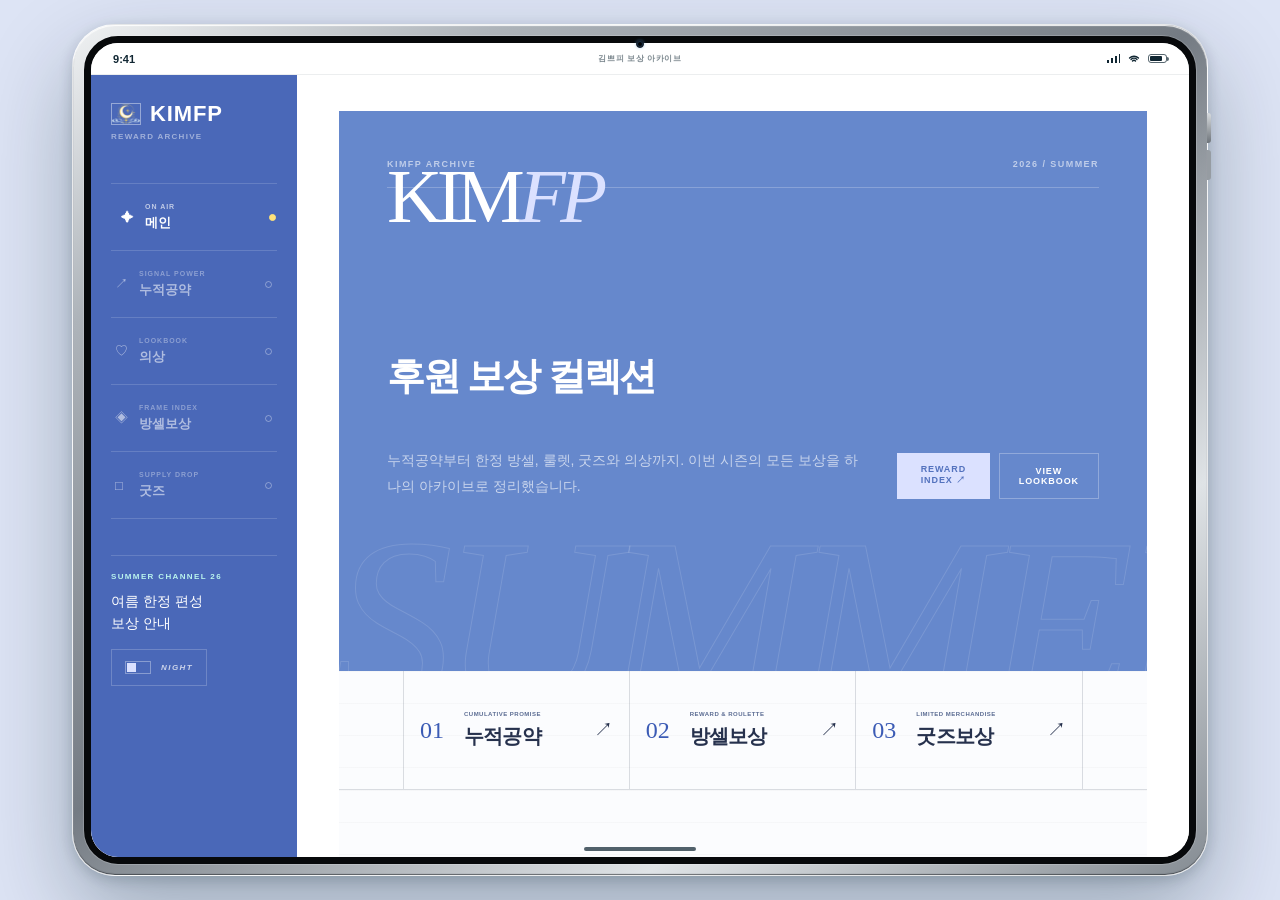
==== commit 44d297e9: "Add files via upload" ====
--- a/index.html
+++ b/index.html
@@ -51,10 +51,10 @@
           <aside class="side-navigation">
             <div class="brand-block ipad-archive-brand">
               <div><img id="brandLogo" class="brand-logo" src="" alt="" hidden referrerpolicy="no-referrer">
-                   <strong id="brandName" data-hook="brand-name">KIMFP</strong>
+                   <img id="brandMark" class="brand-mark" src="" alt="" hidden referrerpolicy="no-referrer"><strong id="brandName" data-hook="brand-name">KIMFP</strong>
                    <span data-hook="brand-sub">REWARD ARCHIVE</span></div>
             </div>
-            <nav aria-label="페이지 메뉴"><button data-go="main" class="active"><span class="nav-mark" data-hook="nav1-mark">✦</span><span><small data-hook="nav1-eyebrow">ON AIR</small><strong data-hook="nav1-label">메인</strong></span><span class="nav-dot"></span></button><button data-go="promise" class=""><span class="nav-mark" data-hook="nav2-mark">↗</span><span><small data-hook="nav2-eyebrow">SIGNAL POWER</small><strong data-hook="nav2-label">누적공약</strong></span><span class="nav-dot"></span></button><button data-go="reward" class=""><span class="nav-mark" data-hook="nav3-mark">◈</span><span><small data-hook="nav3-eyebrow">FRAME INDEX</small><strong data-hook="nav3-label">방셀보상</strong></span><span class="nav-dot"></span></button><button data-go="goods" class=""><span class="nav-mark" data-hook="nav4-mark">□</span><span><small data-hook="nav4-eyebrow">SUPPLY DROP</small><strong data-hook="nav4-label">굿즈</strong></span><span class="nav-dot"></span></button><button data-go="outfit" class=""><span class="nav-mark" data-hook="nav5-mark">♡</span><span><small data-hook="nav5-eyebrow">LOOKBOOK</small><strong data-hook="nav5-label">의상</strong></span><span class="nav-dot"></span></button></nav>
+            <nav aria-label="페이지 메뉴"><button data-go="main" class="active"><span class="nav-mark" data-hook="nav1-mark">✦</span><span><small data-hook="nav1-eyebrow">ON AIR</small><strong data-hook="nav1-label">메인</strong></span><span class="nav-dot"></span></button><button data-go="promise" class=""><span class="nav-mark" data-hook="nav2-mark">↗</span><span><small data-hook="nav2-eyebrow">SIGNAL POWER</small><strong data-hook="nav2-label">누적공약</strong></span><span class="nav-dot"></span></button><button data-go="outfit" class=""><span class="nav-mark" data-hook="nav5-mark">♡</span><span><small data-hook="nav5-eyebrow">LOOKBOOK</small><strong data-hook="nav5-label">의상</strong></span><span class="nav-dot"></span></button><button data-go="reward" class=""><span class="nav-mark" data-hook="nav3-mark">◈</span><span><small data-hook="nav3-eyebrow">FRAME INDEX</small><strong data-hook="nav3-label">방셀보상</strong></span><span class="nav-dot"></span></button><button data-go="goods" class=""><span class="nav-mark" data-hook="nav4-mark">□</span><span><small data-hook="nav4-eyebrow">SUPPLY DROP</small><strong data-hook="nav4-label">굿즈</strong></span><span class="nav-dot"></span></button></nav>
             <div class="side-note">
               <span data-hook="side-kicker">SUMMER CHANNEL 26</span>
               <strong data-hook="side-title">여름 한정 편성<br>보상 안내</strong>
@@ -71,7 +71,7 @@
                 <span id="mobEyebrow">ON AIR</span></div></div>
               <div class="mobile-page-label" id="mobLabel">메인</div>
             </header>
-            <nav class="mobile-nav" aria-label="모바일 페이지 메뉴"><button data-go="main" class="active"><span data-hook="nav1-mark">✦</span><i data-hook="nav1-label">메인</i></button><button data-go="promise" class=""><span data-hook="nav2-mark">↗</span><i data-hook="nav2-label">누적공약</i></button><button data-go="reward" class=""><span data-hook="nav3-mark">◈</span><i data-hook="nav3-label">방셀보상</i></button><button data-go="goods" class=""><span data-hook="nav4-mark">□</span><i data-hook="nav4-label">굿즈</i></button><button data-go="outfit" class=""><span data-hook="nav5-mark">♡</span><i data-hook="nav5-label">의상</i></button></nav>
+            <nav class="mobile-nav" aria-label="모바일 페이지 메뉴"><button data-go="main" class="active"><span data-hook="nav1-mark">✦</span><i data-hook="nav1-label">메인</i></button><button data-go="promise" class=""><span data-hook="nav2-mark">↗</span><i data-hook="nav2-label">누적공약</i></button><button data-go="outfit" class=""><span data-hook="nav5-mark">♡</span><i data-hook="nav5-label">의상</i></button><button data-go="reward" class=""><span data-hook="nav3-mark">◈</span><i data-hook="nav3-label">방셀보상</i></button><button data-go="goods" class=""><span data-hook="nav4-mark">□</span><i data-hook="nav4-label">굿즈</i></button></nav>
 
             <!-- ══════════════ 메인 ══════════════ -->
             <div class="page-content main-page" data-view-panel="main">
@@ -276,7 +276,7 @@
  "footer-left": "KIMFP · REWARD ARCHIVE",
  "footer-right": "SUMMER 2026",
  "logo-image": "",
- "hero-logo": "assets/logo-wordmark.png",
+ "hero-logo": "",
  "cover-logo": "assets/logo-wordmark-white.png",
  "logo-emblem": "assets/logo-emblem.png",
  "page-image": "",
@@ -358,7 +358,7 @@
  "rp2-title": "100개 방셀룰렛",
  "roulette-badge-num": "11",
  "roulette-badge-text": "1000개 시 연차",
- "roulette-percol": "9",
+ "roulette-percol": "6",
  "goods-kicker": "LIMITED MERCHANDISE",
  "goods-title": "굿즈보상",
  "goods-desc": "선택형 굿즈부터 모든 색상 풀세트까지 단계별로 정리했습니다.",
@@ -383,21 +383,21 @@
  "empty-outfit": "이 컬렉션에는 아직 송출된 프레임이 없어요."
 };
 var DEFAULT_THEME = {
- "theme-ink": "#243447",
- "theme-muted": "#526B85",
- "theme-paper": "#F7FAFC",
- "theme-night": "#2C4A63",
- "theme-night-soft": "#3A5C77",
- "theme-iris": "#1F6A97",
- "theme-ice": "#CDEAF7",
- "theme-rose": "#F6DCE2",
- "theme-sand": "#F0C43C",
- "theme-mint": "#D8EDE4",
- "theme-night-deep": "#1E3448",
- "theme-hero": "#2C4A63",
- "theme-page": "#E8F4FB",
- "theme-screen": "#FBFDFE",
- "theme-sheet": "#EFF5FA"
+ "theme-ink": "#26314D",
+ "theme-muted": "#5A6B92",
+ "theme-paper": "#FBFCFE",
+ "theme-night": "#5372BE",
+ "theme-night-soft": "#6A85C9",
+ "theme-iris": "#3B5BB5",
+ "theme-ice": "#DBE1FF",
+ "theme-rose": "#F0DCEC",
+ "theme-sand": "#F2C95A",
+ "theme-mint": "#D5E6E2",
+ "theme-night-deep": "#4A68B8",
+ "theme-hero": "#6688CC",
+ "theme-page": "#DDE4F5",
+ "theme-screen": "#FFFFFF",
+ "theme-sheet": "#FFFFFF"
 };
 var DEFAULT_FONT = {
  "font-all": "1",
@@ -448,7 +448,7 @@
   },
   {
    "amount": "90만",
-   "title": "호룰 만지기 VLOG",
+   "title": "호랄로 만지기 VLOG",
    "sort": 7
   },
   {
--- a/style.css
+++ b/style.css
@@ -1,4 +1,20 @@
 :root {
+  --ink: #26314D;
+  --muted: #5A6B92;
+  --paper: #FBFCFE;
+  --sheet: #FFFFFF;
+  --white: #ffffff;
+  --night: #5372BE;
+  --night-soft: #6A85C9;
+  --night-deep: #4A68B8;
+  --hero: #6688CC;
+  --iris: #3B5BB5;
+  --ice: #DBE1FF;
+  --rose: #F0DCEC;
+  --sand: #F2C95A;
+  --mint: #D5E6E2;
+  --page: #DDE4F5;
+  --screen: #FFFFFF;
   --fs-all: 1;
   --fs-hero: 1;
   --fs-title: 1;
@@ -7,25 +23,9 @@
   --fs-body: 1;
   --fs-number: 1;
   --fs-nav: 1;
-  --ink: #243447;
-  --muted: #526B85;
-  --paper: #F7FAFC;
-  --sheet: #EFF5FA;
-  --white: #ffffff;
-  --night: #2C4A63;
-  --night-soft: #3A5C77;
-  --night-deep: #1E3448;
-  --hero: #2C4A63;
-  --iris: #1F6A97;
-  --ice: #CDEAF7;
-  --rose: #F6DCE2;
-  --sand: #F0C43C;
-  --mint: #D8EDE4;
-  --page: #E8F4FB;
-  --screen: #FBFDFE;
-  --line: rgba(36, 52, 71, 0.16);
-  --line-dark: rgba(255, 255, 255, 0.2);
-  --shadow: 0 24px 80px rgba(36, 52, 71, 0.16);
+  --line: rgba(38, 49, 77, 0.16);
+  --line-dark: rgba(255, 255, 255, 0.28);
+  --shadow: 0 24px 80px rgba(38, 49, 77, 0.16);
 }
 
 * {
@@ -547,11 +547,6 @@
   height: 72px;
   border: 1px solid var(--line);
   border-radius: 50%;
-  /* 비어 있던 장식 링 안에 로고 엠블럼을 얹는다 (없으면 링만) */
-  background-image: var(--logo-emblem, none);
-  background-position: center;
-  background-repeat: no-repeat;
-  background-size: 58%;
   content: "";
 }
 
@@ -4335,8 +4330,8 @@
 
 /* 다크모드: 뒷배경·화면 바닥도 같이 어둡게 */
 body.dark {
-  --page: #0B1622;
-  --screen: #14202C;
+  --page: #131A2C;
+  --screen: #1A2338;
 }
 
 /* ── 확정 방셀 단가: tone 데이터를 팔레트 색으로 표시 ──────────────
@@ -5044,10 +5039,6 @@
 
 }
 
-/* 모바일: 링이 작아지므로 엠블럼도 함께 */
-@media (max-width: 700px) {
-  .view-experience[data-view="ipad"] .section-title::after { background-size: 62%; }
-}
 
 /* ══════════════════════════════════════════════════════════════════
    굿즈 썸네일 흰 여백 제거
@@ -5174,3 +5165,164 @@
 
   .hero-logo { top: auto; bottom: 14px; right: 12px; width: 116px; }
 }
+
+/* ══════════════════════════════════════════════════════════════════
+   ① 한글이 세리프(Georgia)로 떨어지던 두 곳 → 고딕으로
+      나머지 Georgia 사용처는 숫자·영문(01·1111·KIMFP)이라 그대로 둔다.
+   ════════════════════════════════════════════════════════════════ */
+.section-title h2,
+.promise-progress-head strong {
+  font-family: "Pretendard Variable", Pretendard, "Noto Sans KR",
+    "Apple SD Gothic Neo", "Malgun Gothic", sans-serif;
+}
+
+.section-title h2 { font-weight: 800; letter-spacing: -0.045em; }
+.promise-progress-head strong { font-weight: 800; }
+
+/* ══════════════════════════════════════════════════════════════════
+   ② 누적공약 로드맵: 가로 스크롤(10열, 최소 1180px) → 5열 2줄로 한눈에
+   ════════════════════════════════════════════════════════════════ */
+@media (min-width: 701px) {
+  .view-experience[data-view="ipad"] .promise-roadmap-scroll {
+    overflow-x: visible;
+    padding-bottom: 0;
+  }
+
+  .view-experience[data-view="ipad"] .promise-roadmap {
+    grid-template-columns: repeat(5, minmax(0, 1fr));
+    row-gap: 30px;
+    min-width: 0;
+  }
+
+  /* 전체를 가로지르던 선은 2줄에서 의미가 없으므로 숨기고,
+     각 칸이 자기 구간의 선을 그려 줄마다 연속선이 되게 한다. */
+  .view-experience[data-view="ipad"] .promise-track { display: none; }
+
+  /* 선을 '점'에 붙인다 → 글자 크기를 바꿔도 항상 점 높이에 맞는다
+     (고정 px 로 두면 --fs-* 배율에 따라 선이 점 위아래로 어긋난다) */
+  .view-experience[data-view="ipad"] .promise-node i::before,
+  .view-experience[data-view="ipad"] .promise-node i::after {
+    position: absolute;
+    top: 50%;
+    width: 130px;
+    height: 2px;
+    margin-top: -1px;
+    background: #c9c9c9;
+    content: "";
+  }
+
+  .view-experience[data-view="ipad"] .promise-node i::before { right: 100%; }
+  .view-experience[data-view="ipad"] .promise-node i::after { left: 100%; }
+
+  .view-experience[data-view="ipad"] .promise-node.completed i::before,
+  .view-experience[data-view="ipad"] .promise-node.completed i::after { background: var(--iris); }
+
+  /* 줄 끝에서는 밖으로 삐져나가지 않게 */
+  /* .promise-track 이 그리드의 첫 자식이라 :nth-child 번호가 한 칸 밀린다.
+     노드는 <article> 이므로 :nth-of-type 으로 세야 정확하다. */
+  .view-experience[data-view="ipad"] .promise-node:nth-of-type(5n + 1) i::before,
+  .view-experience[data-view="ipad"] .promise-node:nth-of-type(5n) i::after { display: none; }
+
+  /* 점이 선 위에 오도록 */
+  .view-experience[data-view="ipad"] .promise-node i { z-index: 2; }
+}
+
+/* ══════════════════════════════════════════════════════════════════
+   ① 굿즈 썸네일: 가로 스크롤 띠 → 여러 줄로 감싸 전부 보이게
+      nowrap 이라 10개짜리는 671px 칸에 1464px 이 필요해 스크롤이 생겼고,
+      1개짜리는 좌우 300px 씩 빈 채로 남았다.
+   ════════════════════════════════════════════════════════════════ */
+.view-experience[data-view="ipad"] .content-sheet .goods-tier-image {
+  min-height: 0;
+  padding: 14px;
+  flex-wrap: wrap;
+  align-content: center;
+  justify-content: center;
+  gap: 8px;
+  overflow: visible;
+}
+
+.view-experience[data-view="ipad"] .content-sheet .goods-product-thumb {
+  height: 84px;
+  padding: 6px;
+}
+
+/* ② 룰렛: 여백 줄이고 글자 키우기 (이름 11→13px, 확률 14→15px) */
+.view-experience[data-view="ipad"] .content-sheet .roulette-panel { padding: 22px; }
+
+.view-experience[data-view="ipad"] .roulette-columns {
+  gap: 20px;
+  margin-top: 18px;
+}
+
+.view-experience[data-view="ipad"] .roulette-list > div {
+  position: relative;
+  min-height: 0;
+  padding: 9px 0;
+  gap: 10px;
+}
+
+.view-experience[data-view="ipad"] .roulette-list > div span {
+  flex: 0 1 auto;
+  font-size: calc(13px * var(--fs-body, 1) * var(--fs-all, 1));
+}
+
+.view-experience[data-view="ipad"] .roulette-list > div strong {
+  margin-left: auto;
+  font-size: calc(15px * var(--fs-number, 1) * var(--fs-all, 1));
+}
+
+/* ⚠️ 행은 flex 가 아니라 grid 다. ::before 를 넣으면 3번째 그리드 아이템이 되어
+   줄이 하나 더 생기고 행 높이가 47→64px 로 오히려 늘어난다. 넣지 말 것.
+   가로 여백은 열 수를 늘려서 줄인다. 단 좁은 화면에서 3열은 83px 로 찌부되므로
+   넓은 화면에서만 3열. */
+@media (min-width: 1001px) {
+  .view-experience[data-view="ipad"] .roulette-columns {
+    grid-template-columns: repeat(3, minmax(0, 1fr));
+    gap: 18px;
+  }
+}
+
+.view-experience[data-view="ipad"] .roulette-list > div {
+  grid-template-columns: minmax(0, 1fr) auto;
+  padding: 8px 0;
+  gap: 8px;
+}
+
+.view-experience[data-view="ipad"] .roulette-list > div span { word-break: keep-all; line-height: 1.35; }
+
+@media (max-width: 700px) {
+  .view-experience[data-view="ipad"] .content-sheet .goods-product-thumb { height: 68px; }
+  .view-experience[data-view="ipad"] .roulette-list > div::before { display: none; }
+  .view-experience[data-view="ipad"] .roulette-list > div span { font-size: calc(10.5px * var(--fs-body,1) * var(--fs-all,1)); }
+  .view-experience[data-view="ipad"] .roulette-list > div strong { font-size: calc(11px * var(--fs-number,1) * var(--fs-all,1)); }
+}
+
+/* 사이드바: 이름 앞에 엠블럼 마크 (글자는 그대로 두고 앞에 붙인다) */
+.brand-mark {
+  display: inline-block;
+  width: 30px;
+  height: auto;
+  margin-right: 9px;
+  vertical-align: middle;
+}
+
+.ipad-archive-brand strong,
+.brand-block strong { display: inline-block; vertical-align: middle; }
+.brand-block span { display: block; }
+
+@media (max-width: 700px) {
+  /* 폰: 목차 줄에 마크만 작게 남긴다 (KIMFP 글자는 자리가 없어 숨김) */
+  .view-experience[data-view="ipad"] .side-navigation .brand-block {
+    display: block;
+    flex: 0 0 auto;
+    margin: 0;
+    padding: 0;
+    border: 0;
+  }
+
+  .view-experience[data-view="ipad"] .side-navigation .brand-block strong,
+  .view-experience[data-view="ipad"] .side-navigation .brand-block span { display: none; }
+
+  .brand-mark { width: 24px; margin-right: 0; }
+}
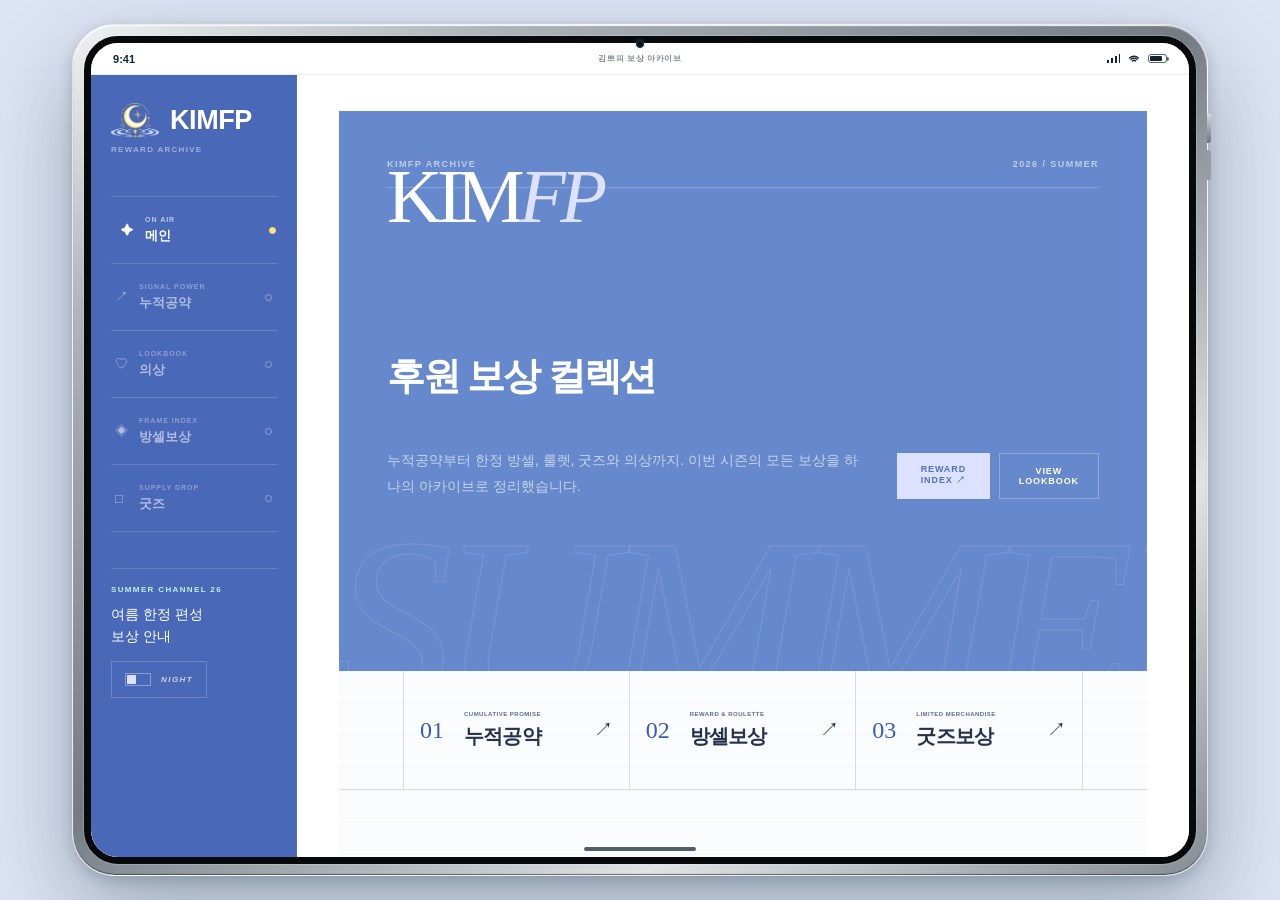
==== commit 932cc07a: "Add files via upload" ====
--- a/index.html
+++ b/index.html
@@ -76,7 +76,6 @@
             <!-- ══════════════ 메인 ══════════════ -->
             <div class="page-content main-page" data-view-panel="main">
               <section class="editorial-hero">
-                <img id="heroLogo" class="hero-logo" src="" alt="" hidden referrerpolicy="no-referrer">
                 <span class="hero-ghost" aria-hidden="true" data-hook="hero-ghost">SUMMER</span>
                 <div class="hero-overline">
                   <span data-hook="hero-overline-l">KIMFP ARCHIVE</span>
@@ -276,7 +275,6 @@
  "footer-left": "KIMFP · REWARD ARCHIVE",
  "footer-right": "SUMMER 2026",
  "logo-image": "",
- "hero-logo": "",
  "cover-logo": "assets/logo-wordmark-white.png",
  "logo-emblem": "assets/logo-emblem.png",
  "page-image": "",
--- a/style.css
+++ b/style.css
@@ -5326,3 +5326,282 @@
 
   .brand-mark { width: 24px; margin-right: 0; }
 }
+/* ══════════════════════════════════════════════════════════════════
+   굿즈 등급 썸네일 — 같은 크기 칸으로 줄을 꽉 채우기
+   기존: JS 가 사진 실제 비율을 인라인 aspect-ratio 로 박아서 칸 폭이
+         제각각(키링 34px 실오라기 / 쿠션 237px)이었고, 1개짜리 줄은
+         636px 중 34px 만 차서 텅 비어 보였다.
+   변경: 칸을 그리드로 균등 분배해 줄을 꽉 채우고, 사진은 자기 칸 안에서
+         가운데 정렬 + object-fit:contain(절대 안 잘림).
+   ⚠️ 변수(--gcols/--gh)는 낮은 특이도 선택자에만 둔다.
+      .view-experience[...] .content-sheet .goods-tier-image (0,4,0) 에 넣으면
+      개수별 클래스(0,2,0)가 밀려서 전부 5칸으로 나온다.
+   ⚠️ 앞쪽에 .goods-product-thumb{max-height:calc(100% - 24px)} 가 있어
+      max-height:none 으로 풀어주지 않으면 높이가 124px 로 잘린다.
+   ════════════════════════════════════════════════════════════════ */
+.goods-tier-image {
+  --gcols: 5;
+  --gh: 148px;
+}
+
+/* 개수별 칸 수 — 한 줄 최대 5칸, 넘치면 균형 있게 접는다 */
+.goods-tier-image.goods-count-1  { --gcols: 1; --gh: 178px; }
+.goods-tier-image.goods-count-2  { --gcols: 2; --gh: 172px; }
+.goods-tier-image.goods-count-3  { --gcols: 3; --gh: 164px; }
+.goods-tier-image.goods-count-4  { --gcols: 4; --gh: 156px; }
+.goods-tier-image.goods-count-5  { --gcols: 5; }
+.goods-tier-image.goods-count-6  { --gcols: 3; }
+.goods-tier-image.goods-count-7  { --gcols: 4; }
+.goods-tier-image.goods-count-8  { --gcols: 4; }
+.goods-tier-image.goods-count-9  { --gcols: 5; }
+.goods-tier-image.goods-count-10 { --gcols: 5; }
+.goods-tier-image.goods-count-11 { --gcols: 4; }
+.goods-tier-image.goods-count-12 { --gcols: 4; }
+
+.goods-tier-image,
+.view-experience[data-view="ipad"] .content-sheet .goods-tier-image {
+  display: grid;
+  grid-template-columns: repeat(var(--gcols, 5), minmax(0, 1fr));
+  align-content: center;
+  justify-content: stretch;
+  gap: 10px;
+  min-height: 0;
+  padding: 14px;
+  overflow: visible;
+}
+
+/* 칸: 줄 폭을 균등하게 나눠 가진다(= 꽉 참) */
+.goods-product-thumb,
+.view-experience[data-view="ipad"] .content-sheet .goods-product-thumb,
+.goods-tier-image.goods-count-1 .goods-product-thumb {
+  display: grid;
+  width: 100%;
+  height: var(--gh, 148px);
+  min-width: 0;
+  min-height: 0;
+  max-width: none;
+  max-height: none;
+  /* 행/열을 명시해야 칸 높이가 확정된다. auto 행이면 높이가 '내용 기준'이라
+     사진의 height/max-height 퍼센트가 무시돼 칸 밖으로 삐져나온다. */
+  grid-template-columns: minmax(0, 1fr);
+  grid-template-rows: minmax(0, 1fr);
+  padding: 10px;
+  place-items: center;
+  border-radius: 14px;
+  background: rgba(255, 255, 255, 0.82);
+  box-shadow: 0 2px 10px rgba(38, 49, 77, 0.05);
+  aspect-ratio: auto;
+}
+
+/* 사진: 칸 안에서 가운데 + 절대 안 잘림
+   ⚠️ 앞쪽에 .goods-product-thumb img{position:absolute;inset:12px} 가 있다.
+      절대배치라 그리드 흐름에서 빠져 place-items:center 가 안 먹고
+      사진이 칸 왼쪽 위로 붙는다(텀블러·키링·바람막이 실사례).
+      반드시 position:static / inset:auto 로 되돌린 뒤 크기를 준다. */
+.goods-product-thumb img,
+.view-experience[data-view="ipad"] .content-sheet .goods-product-thumb img,
+.goods-tier-image .goods-product-thumb img {
+  position: static;
+  inset: auto;
+  display: block;
+  width: 100%;
+  height: 100%;
+  max-width: 100%;
+  max-height: 100%;
+  margin: 0;
+  object-fit: contain;   /* 칸을 채우되 비율 유지 → 잘림 0 + 상하좌우 정중앙 */
+  object-position: center center;
+}
+
+body.dark .goods-product-thumb {
+  background: #2b3040;
+  box-shadow: none;
+}
+
+@media (max-width: 1180px) {
+  .goods-tier-image { --gh: 124px; }
+  .goods-tier-image.goods-count-1 { --gh: 146px; }
+  .goods-tier-image.goods-count-2 { --gh: 140px; }
+  .goods-tier-image.goods-count-3 { --gh: 134px; }
+  .goods-tier-image.goods-count-4 { --gh: 128px; }
+
+  .goods-tier-image,
+  .view-experience[data-view="ipad"] .content-sheet .goods-tier-image {
+    gap: 8px;
+    padding: 12px;
+  }
+
+  .goods-product-thumb,
+  .view-experience[data-view="ipad"] .content-sheet .goods-product-thumb {
+    padding: 8px;
+    border-radius: 12px;
+  }
+}
+
+@media (max-width: 760px) {
+  .goods-tier-image { --gh: 94px; }
+  .goods-tier-image.goods-count-1 { --gh: 118px; }
+
+  .goods-tier-image,
+  .view-experience[data-view="ipad"] .content-sheet .goods-tier-image {
+    grid-template-columns: repeat(auto-fit, minmax(62px, 1fr));
+    gap: 6px;
+    padding: 10px;
+  }
+
+  .goods-tier-image.goods-count-1,
+  .view-experience[data-view="ipad"] .content-sheet .goods-tier-image.goods-count-1 {
+    grid-template-columns: minmax(0, 1fr);
+  }
+
+  .goods-product-thumb,
+  .view-experience[data-view="ipad"] .content-sheet .goods-product-thumb {
+    padding: 6px;
+    border-radius: 10px;
+  }
+}
+
+/* 전체 굿즈 보기(갤러리)도 같은 규칙: 칸 안 가운데 + 안 잘림 */
+.merch-gallery figure > div,
+.view-experience[data-view="ipad"] .merch-gallery figure > div {
+  display: grid;
+  place-items: center;
+  overflow: hidden;
+}
+
+.merch-gallery figure > div img,
+.view-experience[data-view="ipad"] .merch-gallery figure > div img {
+  width: auto;
+  height: auto;
+  max-width: 100%;
+  max-height: 100%;
+  object-fit: contain;
+}
+
+/* ══════════════════════════════════════════════════════════════════
+   이미지 확대 모달 — 화면을 꽉 채우지 않고 "적당한 크기" 카드로
+   기존: 1120×820 프레임이라 작은 제품 사진 하나에도 화면 전체가 덮였다.
+   ════════════════════════════════════════════════════════════════ */
+.image-modal {
+  padding: 24px;
+  background: rgba(12, 20, 40, 0.72);
+  backdrop-filter: blur(3px);
+}
+
+.image-modal .image-modal-frame {
+  display: grid;
+  /* 행/열을 명시해야 칸 높이가 확정되고 사진의 height:100% 가 먹는다.
+     auto 행이면 높이가 내용 기준이라 퍼센트가 무시돼 카드 밖으로 넘친다. */
+  grid-template-columns: minmax(0, 1fr);
+  grid-template-rows: minmax(0, 1fr);
+  width: min(520px, 86vw);
+  height: min(520px, 72vh);
+  padding: 24px;
+  place-items: center;
+  border-radius: 22px;
+  background: #fff;
+  box-shadow: 0 30px 80px rgba(0, 0, 0, 0.34);
+}
+
+/* ⚠️ width/height:auto + max-height:100% 조합은 그리드 안에서 제한이 안 먹어
+   사진이 카드 밖으로 삐져나온다(278x542 실사례). 칸을 꽉 채우고 contain 으로. */
+.image-modal .image-modal-frame img {
+  width: 100%;
+  height: 100%;
+  max-width: 100%;
+  max-height: 100%;
+  border: 0;
+  border-radius: 8px;
+  background: transparent;
+  box-shadow: none;
+  object-fit: contain;
+}
+
+body.dark .image-modal .image-modal-frame { background: #1c2030; }
+
+.image-modal .image-modal-close {
+  top: 20px;
+  right: 22px;
+  width: 42px;
+  height: 42px;
+  border: 1px solid rgba(255, 255, 255, 0.45);
+  border-radius: 50%;
+  background: rgba(255, 255, 255, 0.12);
+  font-size: 24px;
+}
+
+@media (max-width: 760px) {
+  .image-modal { padding: 18px; }
+
+  .image-modal .image-modal-frame {
+    width: min(420px, 90vw);
+    height: min(420px, 62vh);
+    padding: 16px;
+    border-radius: 18px;
+  }
+
+  .image-modal .image-modal-close { top: 12px; right: 14px; width: 36px; height: 36px; }
+}
+
+/* ══════════════════════════════════════════════════════════════════
+   ① 제목 우측 빈 원 제거
+      .section-title::after 로 깔리던 72px 장식 원(테두리만 있는 빈 동그라미).
+      전 화면 공통이라 한 줄로 같이 사라진다.
+   ════════════════════════════════════════════════════════════════ */
+.section-title::after { display: none; }
+
+/* ══════════════════════════════════════════════════════════════════
+   ② 사이드바 로고 — 주변 네모 박스 제거 + 크게
+      .brand-mark 는 원래 42px 정사각 "글자 마크" 용이라 테두리·배경이 있었는데
+      지금은 <img> 누끼라 그 테두리가 로고를 가두는 박스로 보였다.
+   ════════════════════════════════════════════════════════════════ */
+.brand-mark,
+.view-experience[data-view="ipad"] .ipad-archive-brand .brand-mark {
+  display: inline-block;
+  flex: 0 0 auto;
+  width: 48px;
+  height: auto;
+  margin-right: 11px;
+  padding: 0;
+  border: 0;
+  border-radius: 0;
+  background: transparent;
+  vertical-align: middle;
+}
+
+/* 워드마크 이미지를 쓰는 경우(admin '로고(워드마크)')도 같이 키운다 */
+.brand-logo { max-width: 168px; }
+
+/* KIMFP 글자도 한 단계 크게 */
+.ipad-archive-brand strong,
+.view-experience[data-view="ipad"] .side-navigation .brand-block strong {
+  font-size: 27px;
+  letter-spacing: -0.015em;
+}
+
+@media (max-width: 1180px) {
+  .brand-mark,
+  .view-experience[data-view="ipad"] .ipad-archive-brand .brand-mark {
+    width: 42px;
+    margin-right: 9px;
+  }
+
+  .ipad-archive-brand strong,
+  .view-experience[data-view="ipad"] .side-navigation .brand-block strong { font-size: 24px; }
+}
+
+@media (max-width: 700px) {
+  /* 폰: 목차 줄에 마크만 남는 레이아웃 — 마크를 키우고 글자는 기존대로 숨김 */
+  .brand-mark,
+  .view-experience[data-view="ipad"] .ipad-archive-brand .brand-mark {
+    width: 34px;
+    margin-right: 0;
+  }
+}
+
+/* ══════════════════════════════════════════════════════════════════
+   히어로 우측 상단 로고 삭제 (요청)
+   요소·admin 입력칸·app.js 배선까지 전부 제거했다. 아래 한 줄은
+   예전 index.html 이 캐시로 남아 있는 브라우저 대비 안전장치.
+   ════════════════════════════════════════════════════════════════ */
+.hero-logo { display: none !important; }
